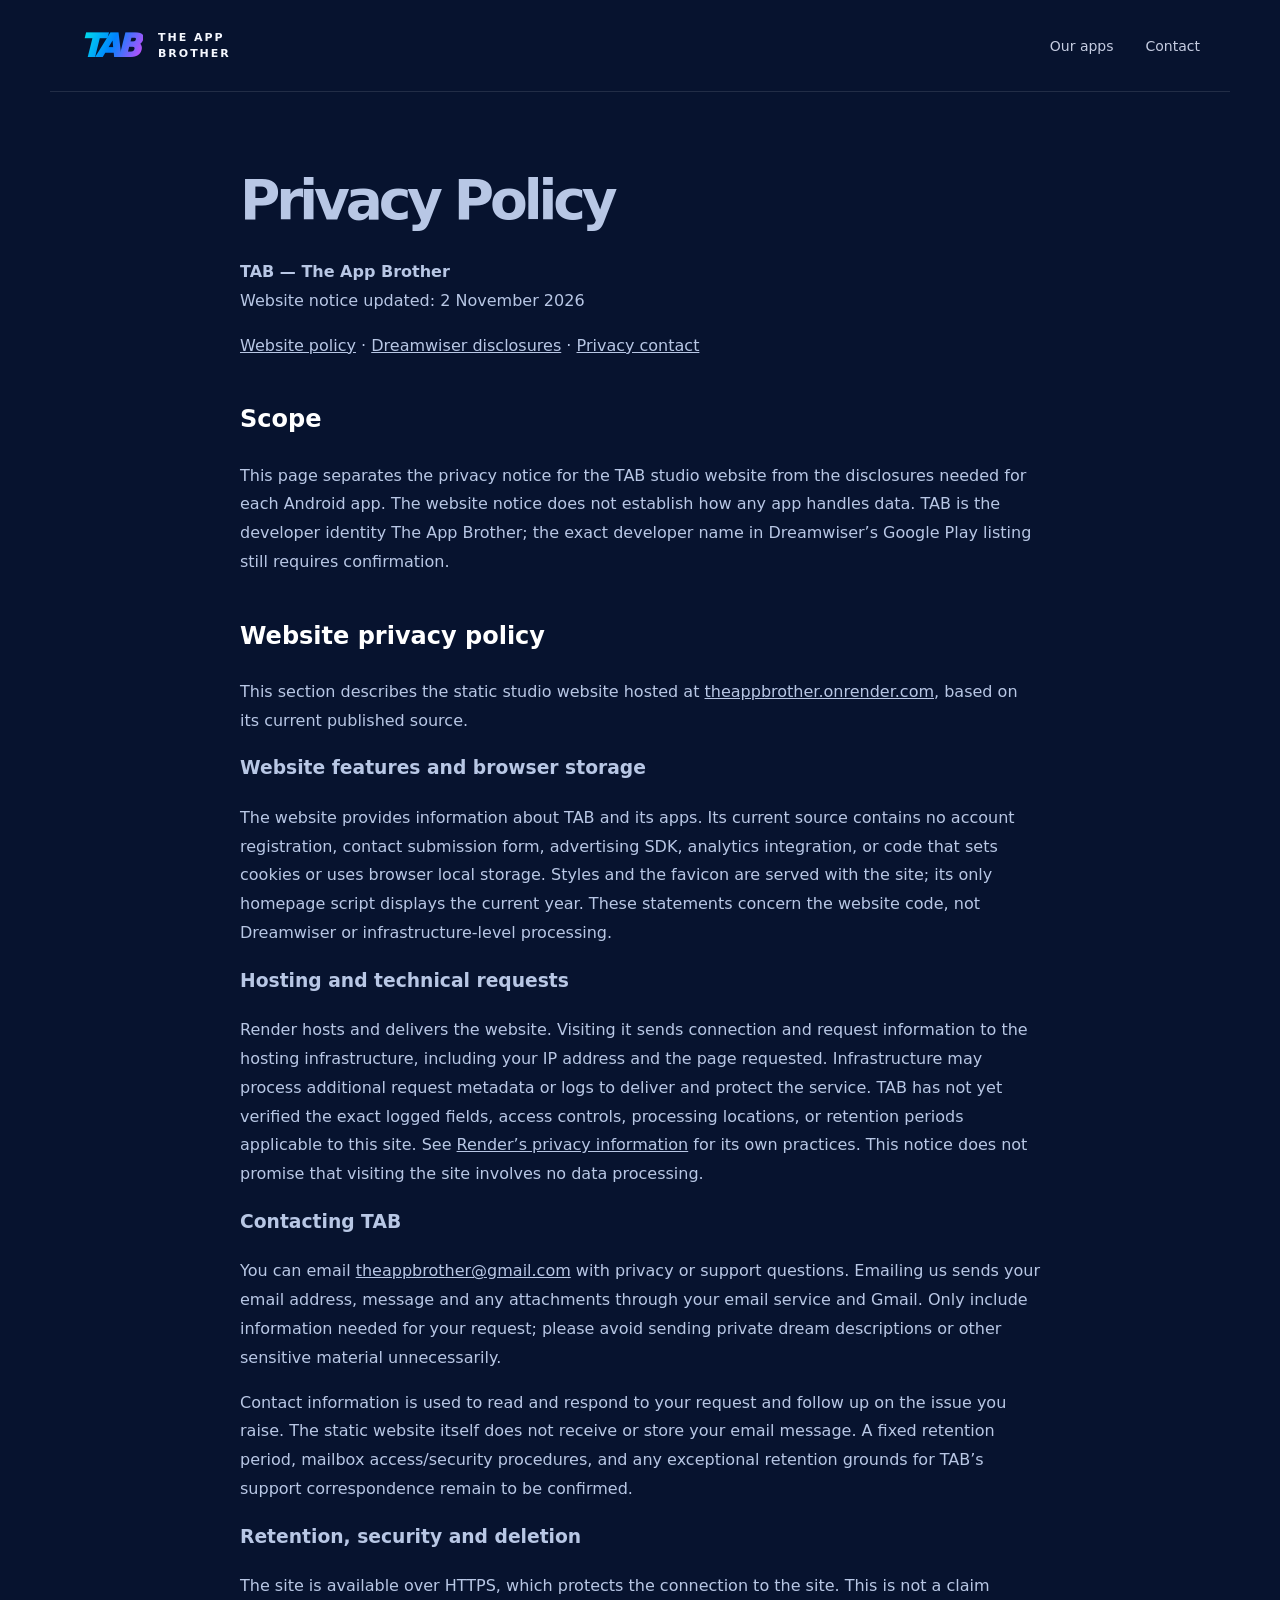
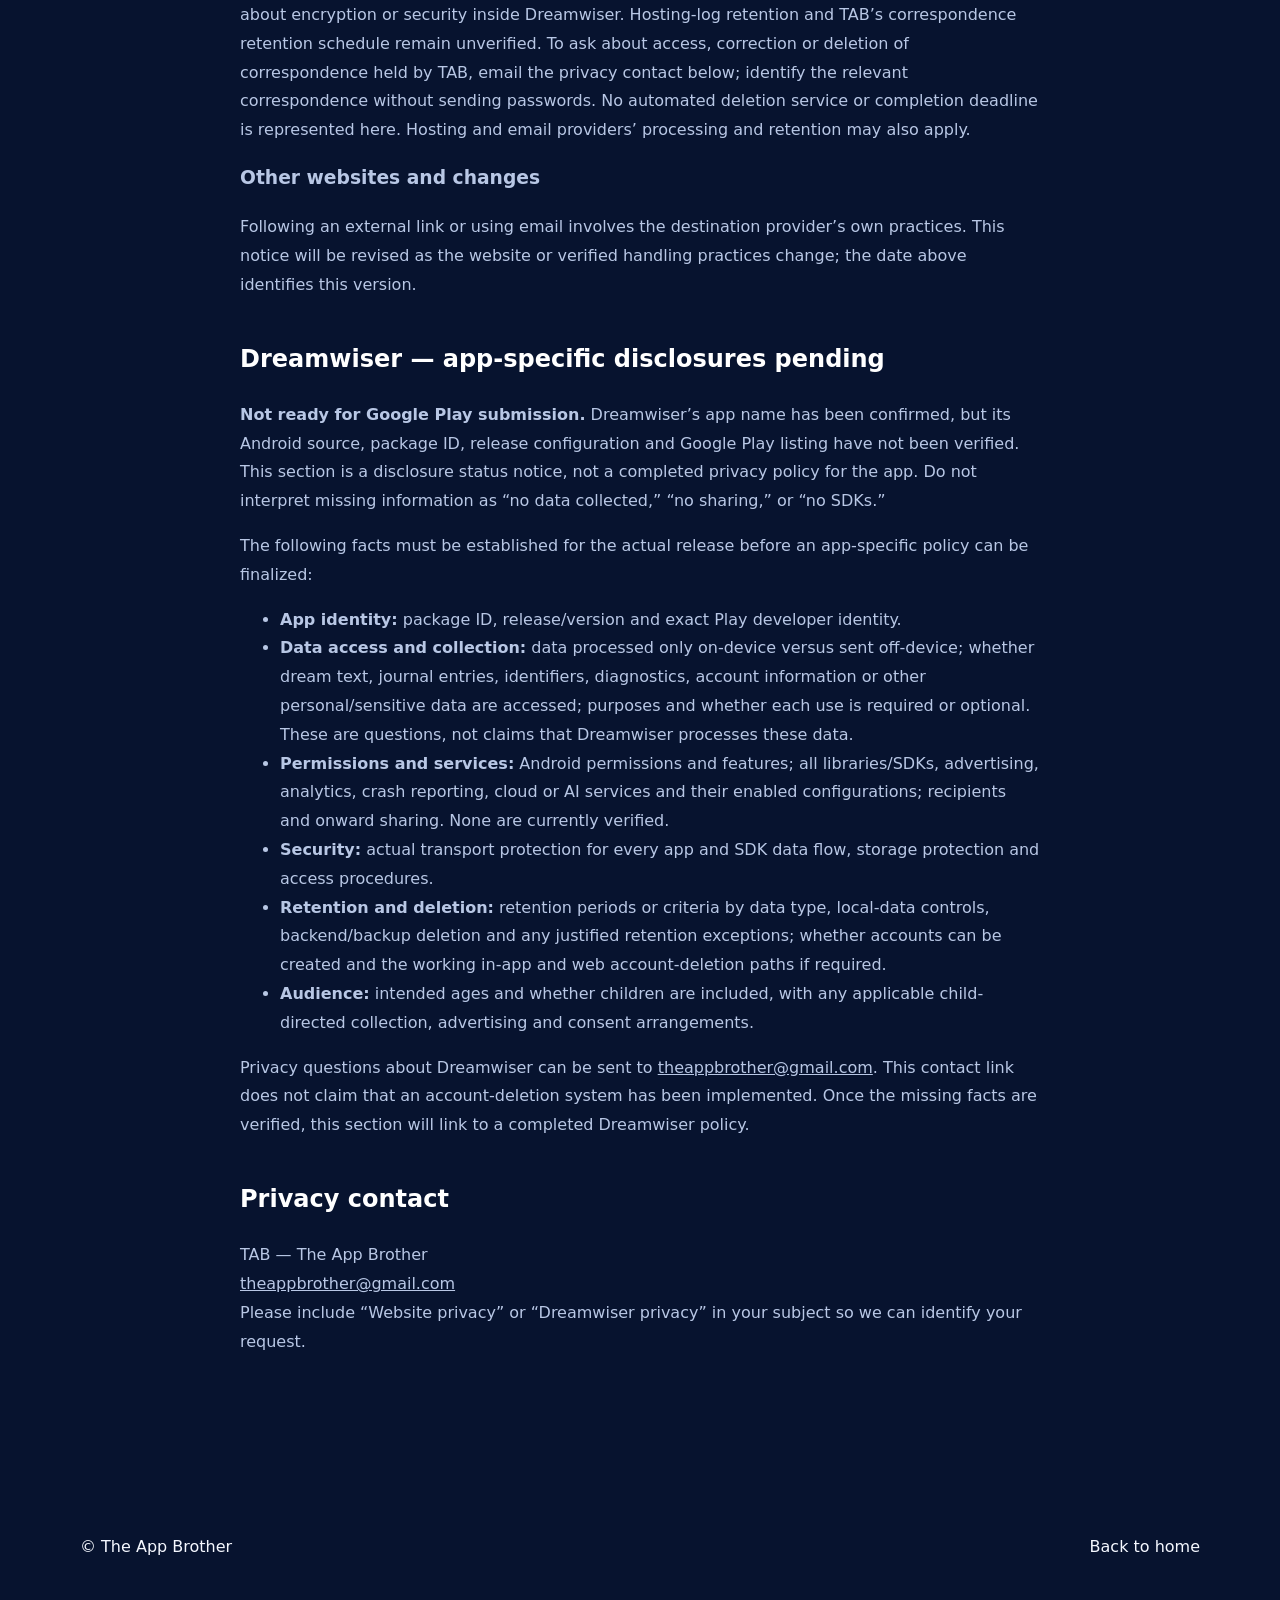
==== privacy.html @ f0f2d4cb "Separate website privacy notice from pending Dreamwiser disclosures; fix contact links" ====
<!doctype html>
<html lang="en">
<head><meta charset="utf-8"><meta name="viewport" content="width=device-width,initial-scale=1"><meta name="description" content="TAB website privacy policy and status of Dreamwiser app-specific privacy disclosures."><title>Privacy Policy — TAB / The App Brother</title><link rel="icon" href="favicon.svg" type="image/svg+xml"><link rel="stylesheet" href="styles.css"></head>
<body>
<header class="nav wrap"><a class="brand" href="index.html"><span class="symbol">TAB</span><span class="brandname">THE APP<br>BROTHER</span></a><nav aria-label="Main"><a href="index.html#apps">Our apps</a><a href="#contact">Contact</a></nav></header>
<main class="legal">
<h1>Privacy Policy</h1>
<p><strong>TAB — The App Brother</strong><br>Website notice updated: 2 November 2026</p>
<nav aria-label="Privacy sections"><a href="#website">Website policy</a> · <a href="#dreamwiser">Dreamwiser disclosures</a> · <a href="#contact">Privacy contact</a></nav>
<h2 id="scope">Scope</h2>
<p>This page separates the privacy notice for the TAB studio website from the disclosures needed for each Android app. The website notice does not establish how any app handles data. TAB is the developer identity The App Brother; the exact developer name in Dreamwiser’s Google Play listing still requires confirmation.</p>
<section id="website" aria-labelledby="website-heading">
<h2 id="website-heading">Website privacy policy</h2>
<p>This section describes the static studio website hosted at <a href="https://theappbrother.onrender.com">theappbrother.onrender.com</a>, based on its current published source.</p>
<h3>Website features and browser storage</h3>
<p>The website provides information about TAB and its apps. Its current source contains no account registration, contact submission form, advertising SDK, analytics integration, or code that sets cookies or uses browser local storage. Styles and the favicon are served with the site; its only homepage script displays the current year. These statements concern the website code, not Dreamwiser or infrastructure-level processing.</p>
<h3>Hosting and technical requests</h3>
<p>Render hosts and delivers the website. Visiting it sends connection and request information to the hosting infrastructure, including your IP address and the page requested. Infrastructure may process additional request metadata or logs to deliver and protect the service. TAB has not yet verified the exact logged fields, access controls, processing locations, or retention periods applicable to this site. See <a href="https://render.com/privacy">Render’s privacy information</a> for its own practices. This notice does not promise that visiting the site involves no data processing.</p>
<h3>Contacting TAB</h3>
<p>You can email <a href="mailto:theappbrother@gmail.com">theappbrother@gmail.com</a> with privacy or support questions. Emailing us sends your email address, message and any attachments through your email service and Gmail. Only include information needed for your request; please avoid sending private dream descriptions or other sensitive material unnecessarily.</p>
<p>Contact information is used to read and respond to your request and follow up on the issue you raise. The static website itself does not receive or store your email message. A fixed retention period, mailbox access/security procedures, and any exceptional retention grounds for TAB’s support correspondence remain to be confirmed.</p>
<h3>Retention, security and deletion</h3>
<p>The site is available over HTTPS, which protects the connection to the site. This is not a claim about encryption or security inside Dreamwiser. Hosting-log retention and TAB’s correspondence retention schedule remain unverified. To ask about access, correction or deletion of correspondence held by TAB, email the privacy contact below; identify the relevant correspondence without sending passwords. No automated deletion service or completion deadline is represented here. Hosting and email providers’ processing and retention may also apply.</p>
<h3>Other websites and changes</h3>
<p>Following an external link or using email involves the destination provider’s own practices. This notice will be revised as the website or verified handling practices change; the date above identifies this version.</p>
</section>
<section id="dreamwiser" aria-labelledby="dreamwiser-heading">
<h2 id="dreamwiser-heading">Dreamwiser — app-specific disclosures pending</h2>
<p><strong>Not ready for Google Play submission.</strong> Dreamwiser’s app name has been confirmed, but its Android source, package ID, release configuration and Google Play listing have not been verified. This section is a disclosure status notice, not a completed privacy policy for the app. Do not interpret missing information as “no data collected,” “no sharing,” or “no SDKs.”</p>
<p>The following facts must be established for the actual release before an app-specific policy can be finalized:</p>
<ul>
<li><strong>App identity:</strong> package ID, release/version and exact Play developer identity.</li>
<li><strong>Data access and collection:</strong> data processed only on-device versus sent off-device; whether dream text, journal entries, identifiers, diagnostics, account information or other personal/sensitive data are accessed; purposes and whether each use is required or optional. These are questions, not claims that Dreamwiser processes these data.</li>
<li><strong>Permissions and services:</strong> Android permissions and features; all libraries/SDKs, advertising, analytics, crash reporting, cloud or AI services and their enabled configurations; recipients and onward sharing. None are currently verified.</li>
<li><strong>Security:</strong> actual transport protection for every app and SDK data flow, storage protection and access procedures.</li>
<li><strong>Retention and deletion:</strong> retention periods or criteria by data type, local-data controls, backend/backup deletion and any justified retention exceptions; whether accounts can be created and the working in-app and web account-deletion paths if required.</li>
<li><strong>Audience:</strong> intended ages and whether children are included, with any applicable child-directed collection, advertising and consent arrangements.</li>
</ul>
<p>Privacy questions about Dreamwiser can be sent to <a href="mailto:theappbrother@gmail.com?subject=Dreamwiser%20privacy%20question">theappbrother@gmail.com</a>. This contact link does not claim that an account-deletion system has been implemented. Once the missing facts are verified, this section will link to a completed Dreamwiser policy.</p>
</section>
<section id="contact"><h2>Privacy contact</h2><p>TAB — The App Brother<br><a href="mailto:theappbrother@gmail.com">theappbrother@gmail.com</a><br>Please include “Website privacy” or “Dreamwiser privacy” in your subject so we can identify your request.</p></section>
</main>
<footer class="wrap"><span>© The App Brother</span><a href="index.html">Back to home</a></footer>
</body></html>
---- styles.css ----
:root{--bg:#07132f;--ink:#f5f8ff;--muted:#aebcdb;--cyan:#00d6ff;--violet:#a348ff;--blue:#0084ff}*{box-sizing:border-box}html{scroll-behavior:smooth}body{margin:0;background:var(--bg);color:var(--ink);font-family:Inter,ui-sans-serif,system-ui,-apple-system,BlinkMacSystemFont,'Segoe UI',sans-serif}a{color:inherit;text-decoration:none}.wrap{max-width:1180px;margin:auto;padding-left:30px;padding-right:30px}.nav{height:92px;display:flex;justify-content:space-between;align-items:center;border-bottom:1px solid #ffffff1c}.brand,.footerbrand{display:flex;align-items:center;gap:15px}.symbol{font-weight:1000;letter-spacing:-.12em;font-size:32px;padding-right:6px;background:linear-gradient(115deg,#00e4e9 5%,#0084ff 50%,#e044f9 100%);background-clip:text;color:transparent;font-style:italic}.brandname{font-size:11px;letter-spacing:.18em;font-weight:800;line-height:1.4}.nav nav{display:flex;gap:32px}.nav nav a{font-size:14px;color:#c5cce1}.nav nav a:hover,.footerlinks a:hover{color:var(--cyan)}.hero{min-height:740px;position:relative;overflow:hidden;padding-top:120px;padding-bottom:100px}.eyebrow,.kicker{font-size:12px;letter-spacing:.2em;font-weight:800;color:#76dfff}.eyebrow{display:flex;align-items:center;gap:12px}.dot{width:8px;height:8px;border-radius:50%;background:#00e9c6;box-shadow:0 0 16px #00e9c6}h1,h2,h3,p{margin-top:0}h1{font-size:clamp(55px,7.5vw,105px);line-height:1.02;letter-spacing:-.075em;margin:24px 0 30px;position:relative;z-index:2}h1 span{background:linear-gradient(100deg,#00d6ff,#558bff,#b45aff);background-clip:text;color:transparent}.hero>p{font-size:19px;line-height:1.8;color:var(--muted);max-width:540px;position:relative;z-index:2}.actions{display:flex;gap:13px;margin-top:32px;position:relative;z-index:2}.btn{display:inline-flex;gap:25px;align-items:center;justify-content:center;border-radius:12px;padding:17px 23px;font-weight:750;font-size:14px}.primary{background:linear-gradient(110deg,#00bfe8,#4078ff);color:#fff;box-shadow:0 12px 35px #0078ff40}.secondary{border:1px solid #ffffff45;color:#e9edff}.hero-art{position:absolute;right:-75px;top:140px;width:550px;height:480px;pointer-events:none}.orb{position:absolute;border-radius:50%;filter:blur(2px)}.orb1{width:370px;height:370px;background:radial-gradient(circle at 30% 25%,#1ac8ff,#2a2bba 52%,#6311a7 80%,transparent);right:40px;top:0;opacity:.7}.orb2{width:230px;height:230px;background:#b42df5;filter:blur(95px);bottom:10px;right:0;opacity:.6}.glass{position:absolute;top:90px;right:80px;width:345px;height:275px;border:1px solid #ffffff50;border-radius:35px;transform:rotate(-12deg);background:linear-gradient(145deg,#ffffff28,#ffffff05);backdrop-filter:blur(16px);box-shadow:0 40px 80px #0008;display:flex;flex-direction:column;align-items:center;justify-content:center}.glasslogo{font-size:108px;font-weight:1000;font-style:italic;letter-spacing:-.13em;padding-right:20px;background:linear-gradient(110deg,#00f5ec,#279bff,#f45bee);background-clip:text;color:transparent}.glasscaption{font-size:10px;letter-spacing:.2em;color:#f7edff}.glasscaption i{color:var(--cyan)}.apps-section{background:#f6f8ff;color:#0b1834;padding:110px 0}.sectiontop{display:flex;justify-content:space-between;align-items:end;gap:40px;margin-bottom:44px}.sectiontop h2,.about h2,.contact h2{font-size:clamp(38px,4.7vw,60px);letter-spacing:-.06em;line-height:1.1;margin:14px 0}.sectiontop p{max-width:320px;line-height:1.7;color:#60708c}.apps-section .kicker{color:#007ac8}.cards{display:grid;grid-template-columns:repeat(3,1fr);gap:22px}.appcard{background:#fff;border:1px solid #e4e9f5;border-radius:22px;overflow:hidden;box-shadow:0 12px 36px #10204c0a}.art{height:210px;display:grid;place-items:center;font-size:105px;color:white}.art1{background:radial-gradient(circle at 30% 20%,#ffb778,#ff6194 55%,#7743d9)}.art2{background:radial-gradient(circle at 40% 20%,#385eb7,#161c5d 65%,#5a268d)}.art3{background:radial-gradient(circle at 30% 20%,#44dcd8,#1387d1 60%,#343cb7)}.cardbody{padding:25px}.type{color:#6175a5;font-size:10px;letter-spacing:.2em;font-weight:850}.cardbody h3{font-size:23px;letter-spacing:-.035em;margin:10px 0}.cardbody p{color:#64728d;line-height:1.65;min-height:76px}.status{display:inline-block;border-radius:100px;background:#eaf1ff;color:#3158a6;padding:8px 13px;font-size:12px;font-weight:750}.note{margin:25px 0 0;color:#75829b;font-size:13px}.about{padding-top:125px;padding-bottom:125px;display:grid;grid-template-columns:1fr 1fr;gap:80px}.about em{font-style:normal;color:#77cfff}.about p{font-size:18px;color:var(--muted);line-height:1.8}.about strong{color:white}.values{display:flex;gap:12px;flex-wrap:wrap;margin-top:30px}.values span{border:1px solid #ffffff36;border-radius:100px;padding:10px 17px;font-size:13px}.contact-section{background:radial-gradient(ellipse at 90% 90%,#3b207c,#0d2453 48%,#07132f);border-top:1px solid #ffffff22}.contact{text-align:center;padding-top:110px;padding-bottom:110px}.contact p{color:var(--muted);font-size:18px}.contact .btn{margin:20px 0}.contact small{display:block;color:#9cafd5;font-size:12px}footer{min-height:120px;display:flex;align-items:center;justify-content:space-between;gap:20px}footer .footerbrand span:last-child{font-size:13px;font-weight:700}.footerlinks{display:flex;gap:22px;font-size:13px;color:#c6d1e8}.copyright{font-size:12px;color:#8394b9}.legal{max-width:850px;margin:80px auto 130px;padding:0 25px;line-height:1.8;color:#b8c7e5}.legal h1{font-size:55px}.legal h2{font-size:24px;margin-top:38px;color:white}.legal a{text-decoration:underline}@media(max-width:900px){.hero-art{opacity:.3;right:-230px}.cards{grid-template-columns:1fr 1fr}.about{gap:30px}}@media(max-width:650px){.nav{height:78px}.nav nav{gap:14px}.nav nav a{font-size:12px}.nav nav a:nth-child(2){display:none}.hero{padding-top:105px;min-height:650px}.hero-art{top:210px;right:-320px;opacity:.23}.hero>p{font-size:16px}.sectiontop{display:block}.cards,.about{grid-template-columns:1fr}.apps-section,.about{padding-top:80px;padding-bottom:80px}.about{gap:20px}footer{padding-top:30px;padding-bottom:30px;flex-wrap:wrap}.copyright{width:100%}.actions{flex-wrap:wrap}}
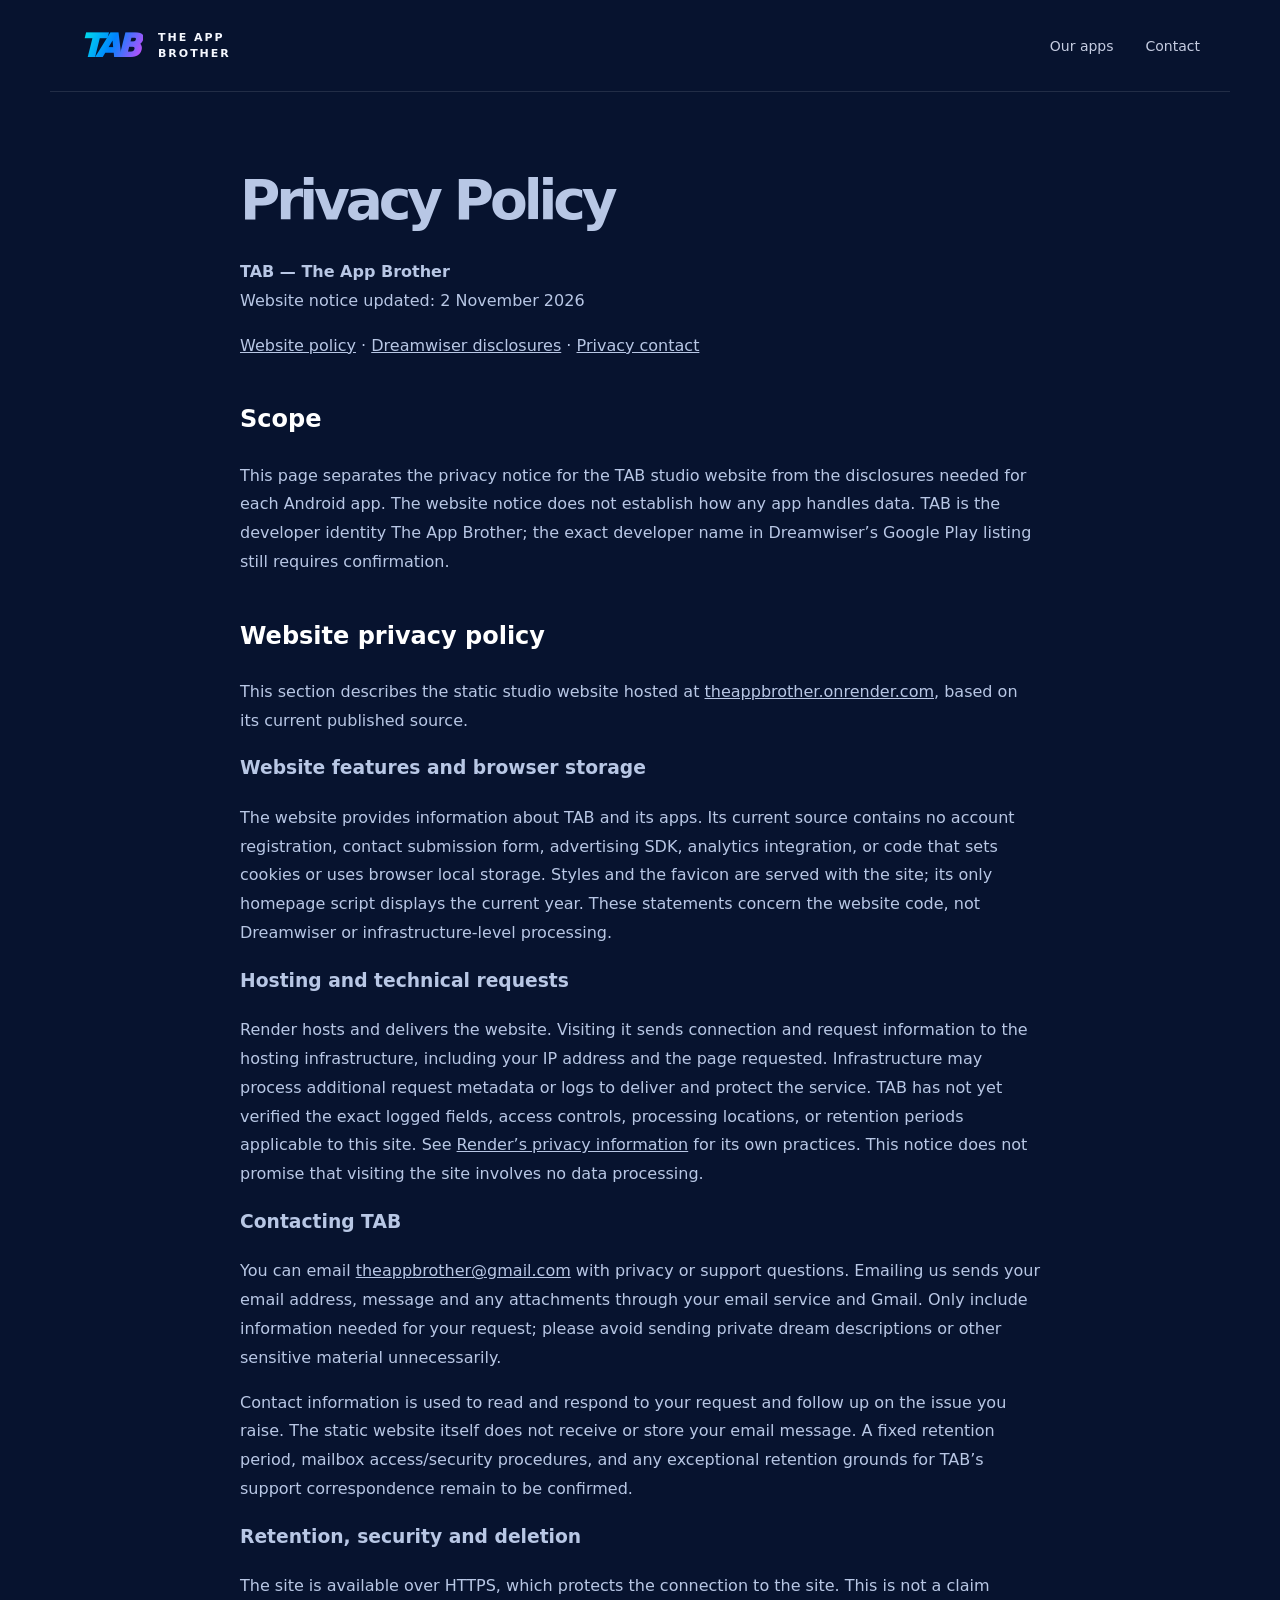
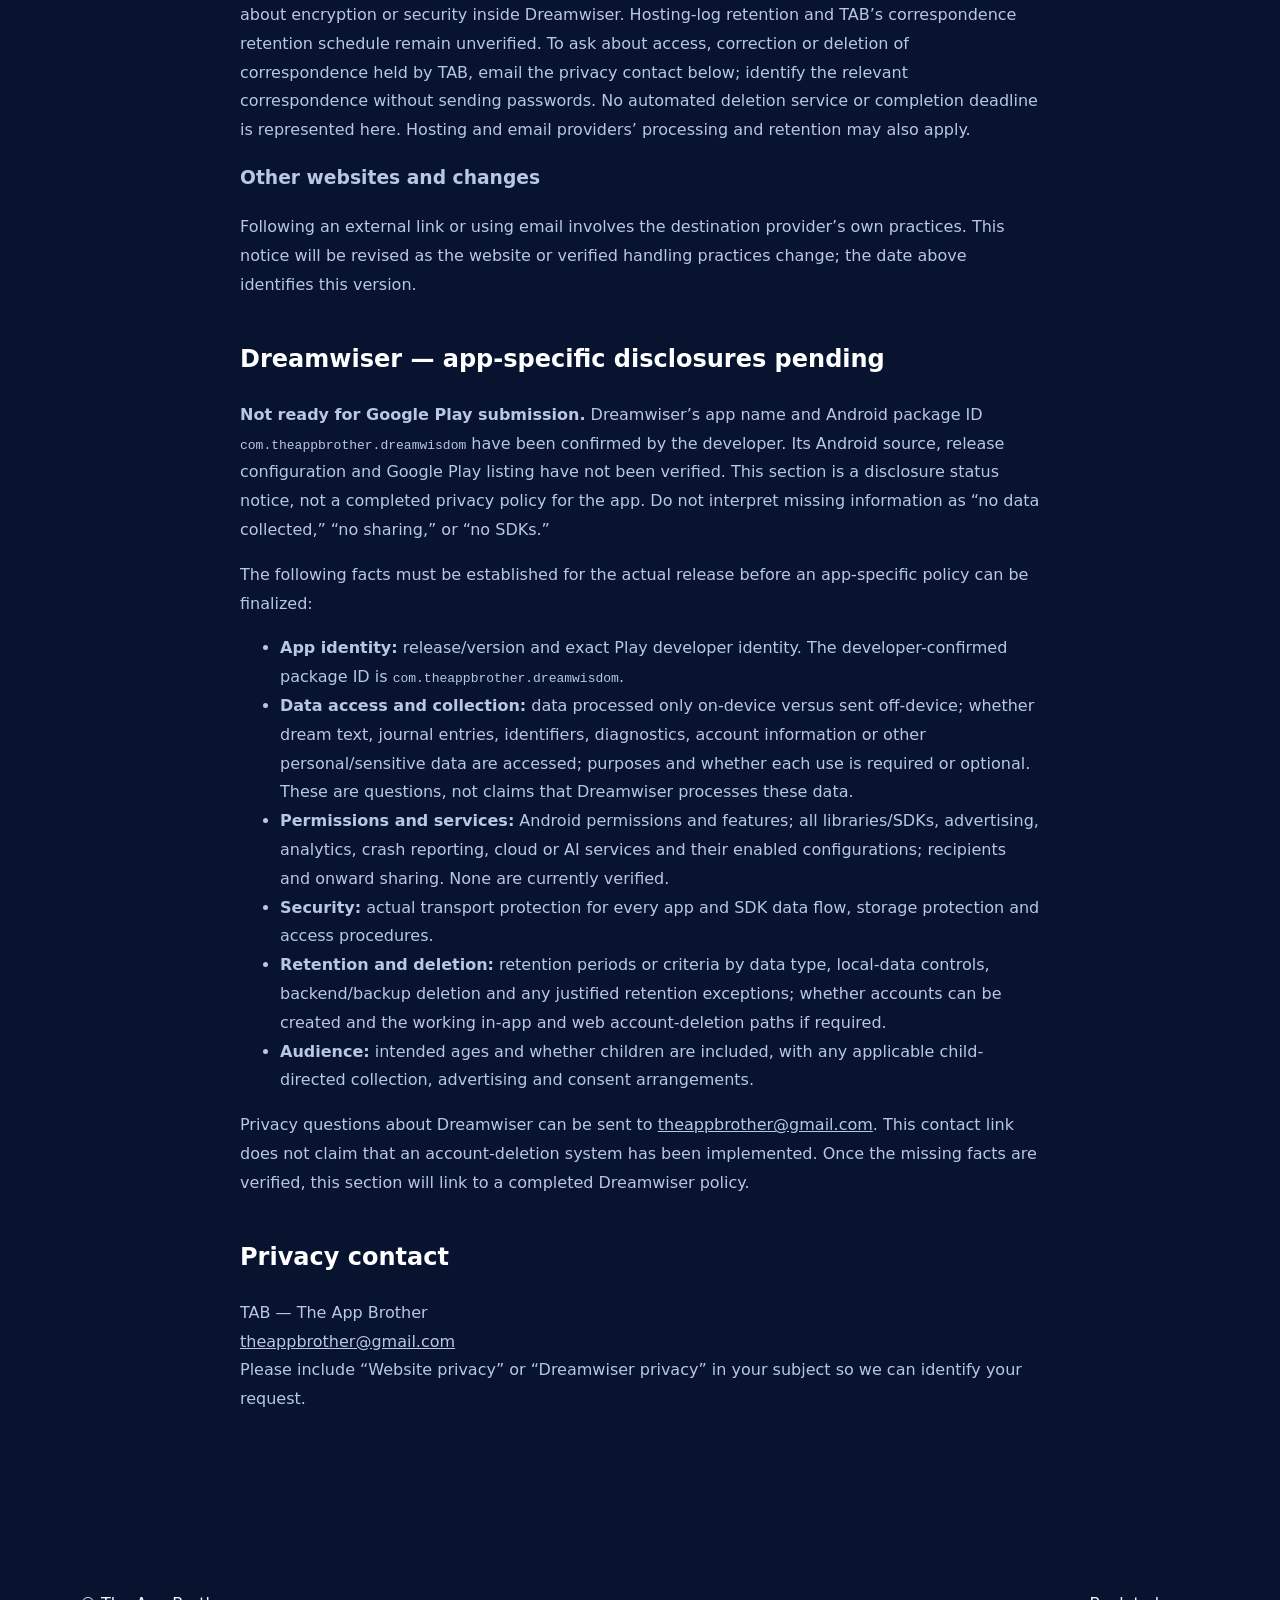
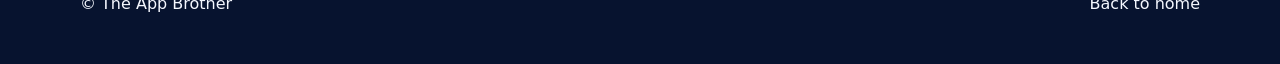
==== commit 3f2b2e14: "Record developer-confirmed Dreamwiser Android package ID" ====
--- a/privacy.html
+++ b/privacy.html
@@ -26,10 +26,10 @@
 </section>
 <section id="dreamwiser" aria-labelledby="dreamwiser-heading">
 <h2 id="dreamwiser-heading">Dreamwiser — app-specific disclosures pending</h2>
-<p><strong>Not ready for Google Play submission.</strong> Dreamwiser’s app name has been confirmed, but its Android source, package ID, release configuration and Google Play listing have not been verified. This section is a disclosure status notice, not a completed privacy policy for the app. Do not interpret missing information as “no data collected,” “no sharing,” or “no SDKs.”</p>
+<p><strong>Not ready for Google Play submission.</strong> Dreamwiser’s app name and Android package ID <code>com.theappbrother.dreamwisdom</code> have been confirmed by the developer. Its Android source, release configuration and Google Play listing have not been verified. This section is a disclosure status notice, not a completed privacy policy for the app. Do not interpret missing information as “no data collected,” “no sharing,” or “no SDKs.”</p>
 <p>The following facts must be established for the actual release before an app-specific policy can be finalized:</p>
 <ul>
-<li><strong>App identity:</strong> package ID, release/version and exact Play developer identity.</li>
+<li><strong>App identity:</strong> release/version and exact Play developer identity. The developer-confirmed package ID is <code>com.theappbrother.dreamwisdom</code>.</li>
 <li><strong>Data access and collection:</strong> data processed only on-device versus sent off-device; whether dream text, journal entries, identifiers, diagnostics, account information or other personal/sensitive data are accessed; purposes and whether each use is required or optional. These are questions, not claims that Dreamwiser processes these data.</li>
 <li><strong>Permissions and services:</strong> Android permissions and features; all libraries/SDKs, advertising, analytics, crash reporting, cloud or AI services and their enabled configurations; recipients and onward sharing. None are currently verified.</li>
 <li><strong>Security:</strong> actual transport protection for every app and SDK data flow, storage protection and access procedures.</li>
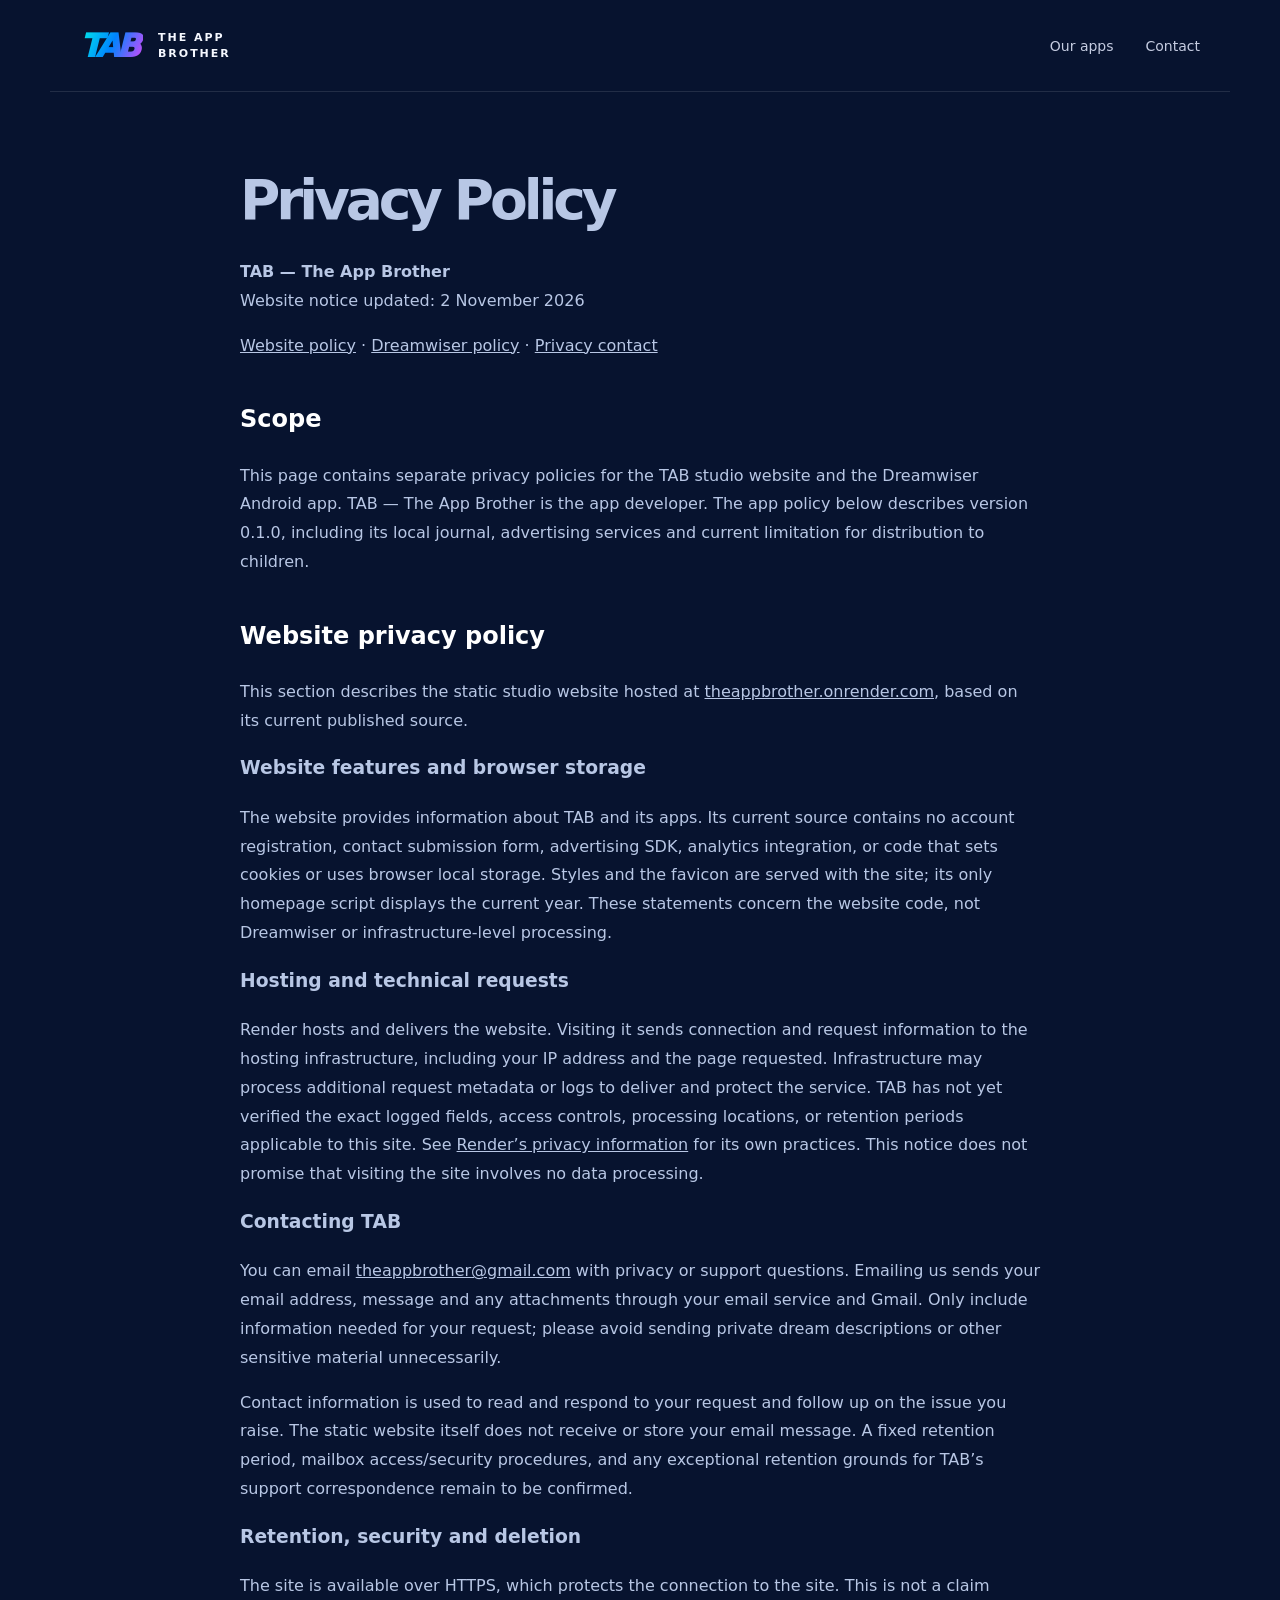
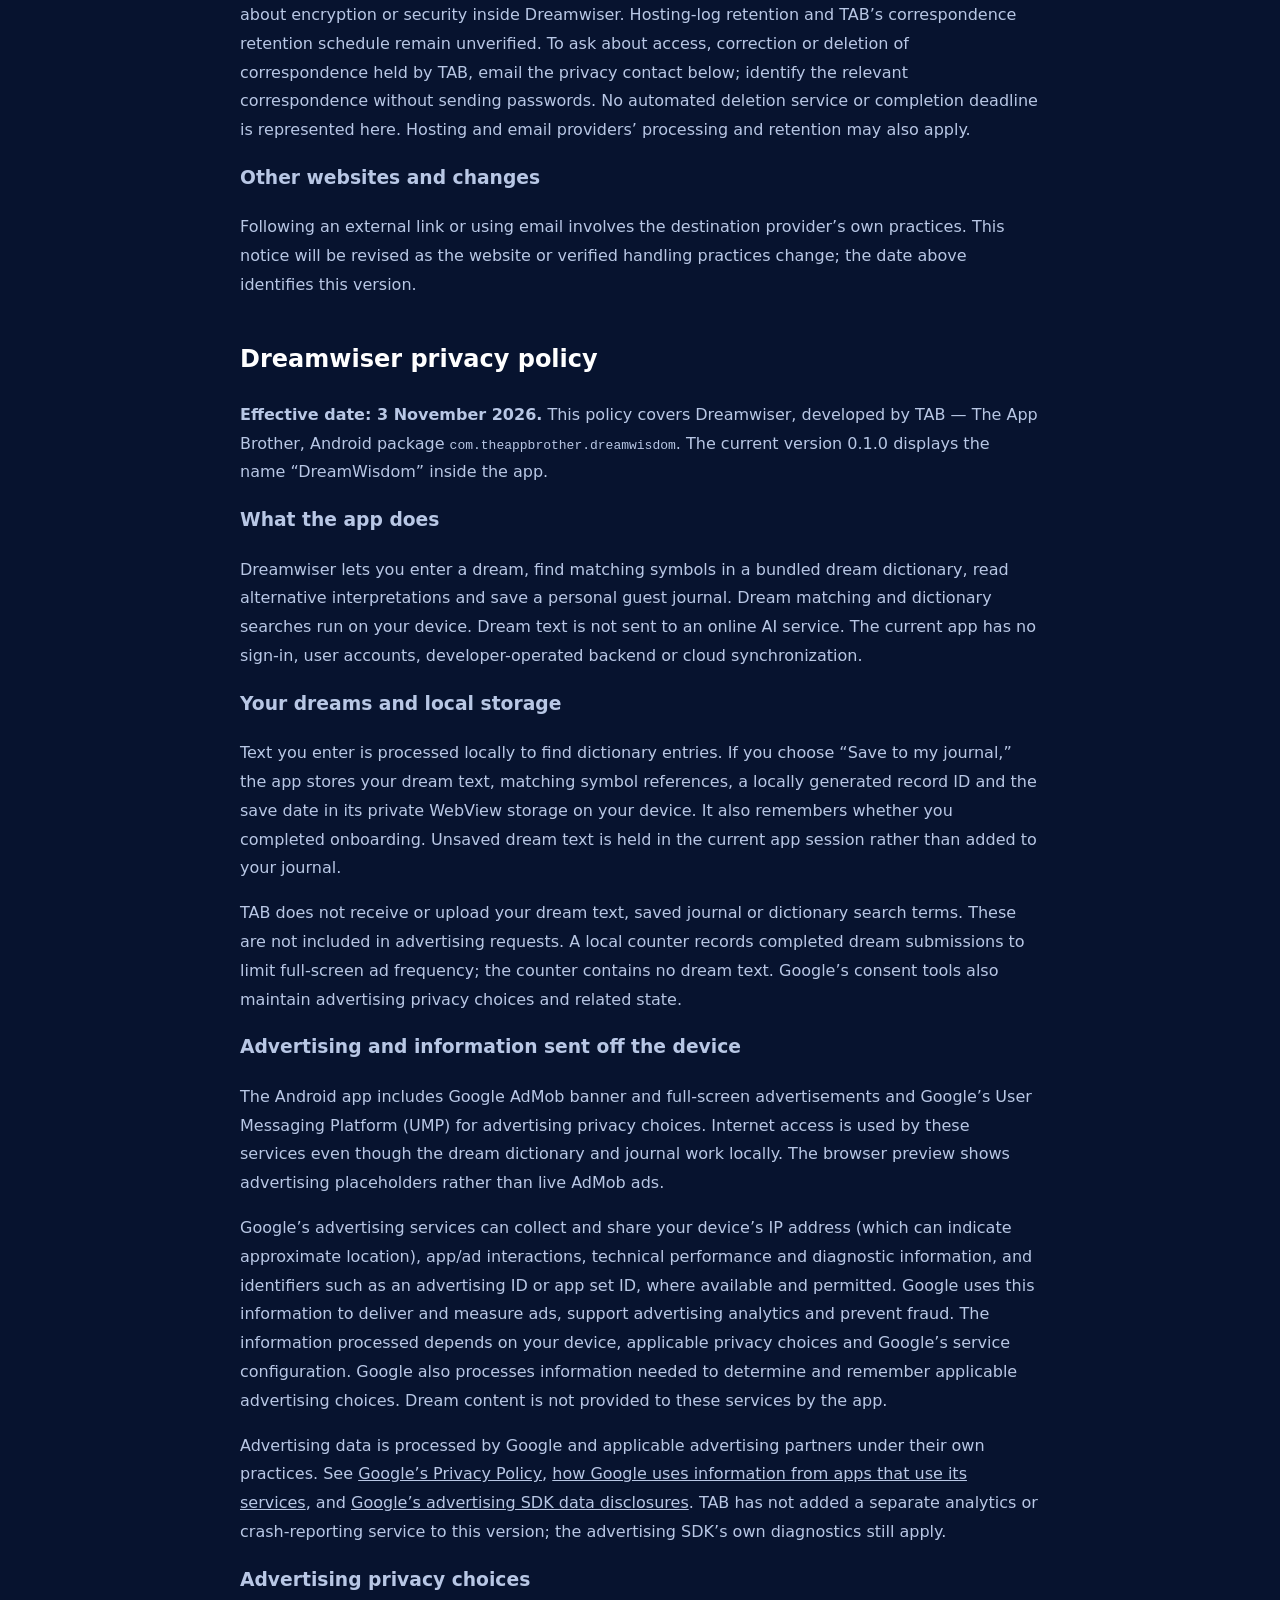
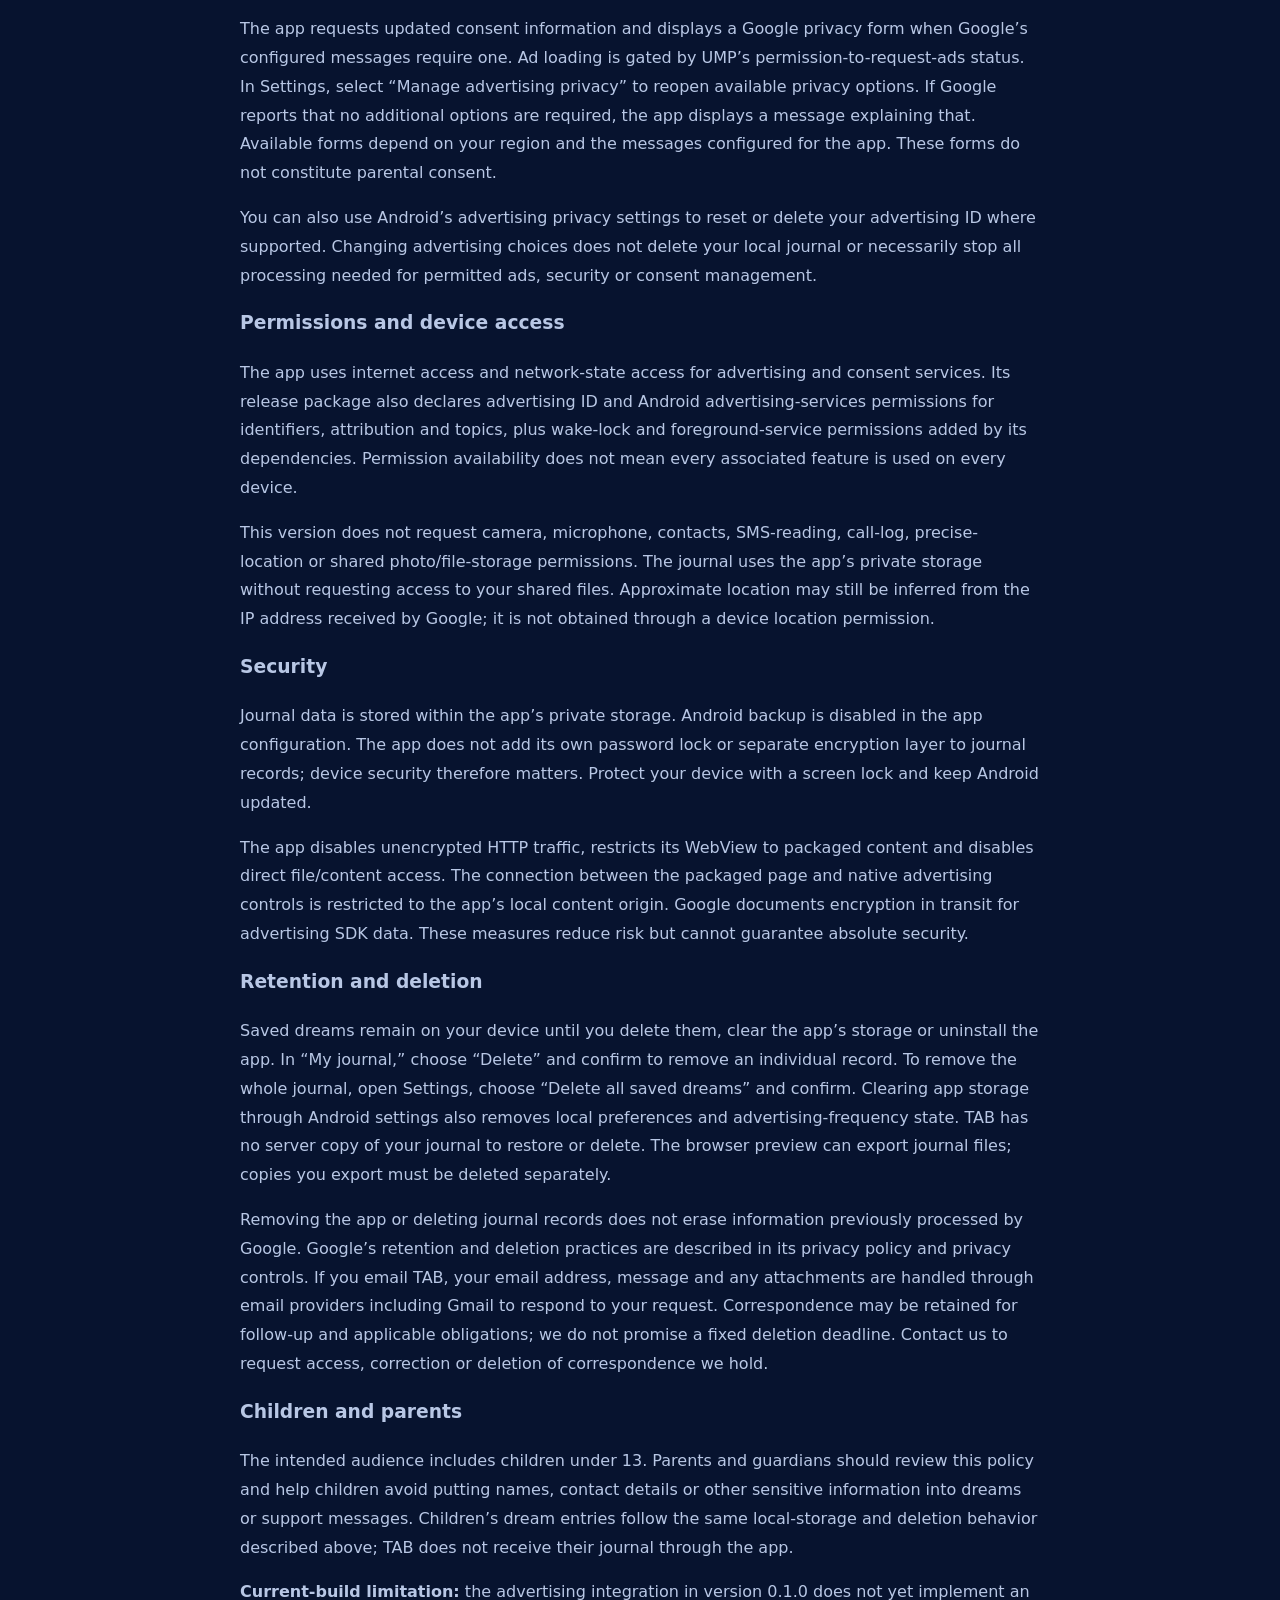
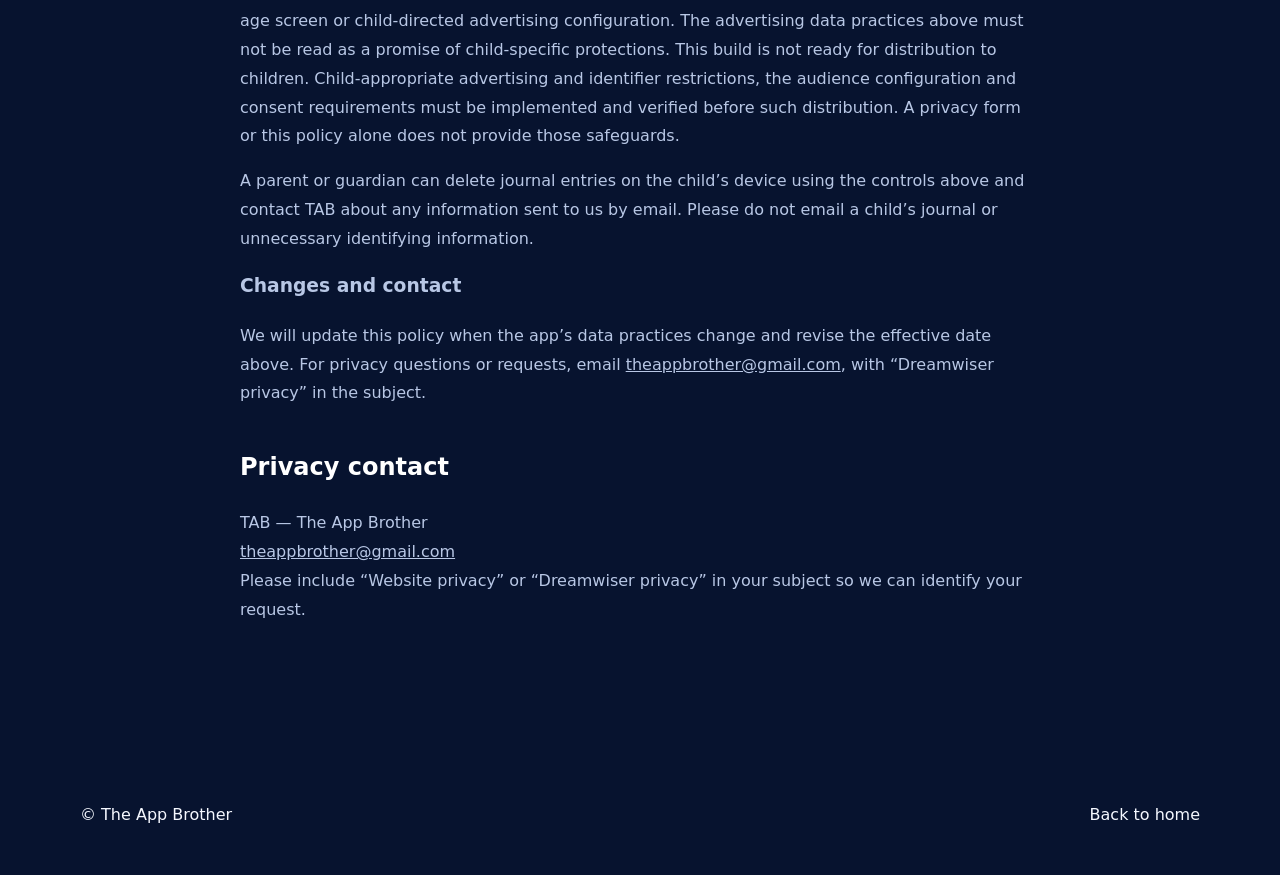
==== commit 03c62427: "Update Dreamwiser privacy policy from verified Android source and audience" ====
--- a/privacy.html
+++ b/privacy.html
@@ -1,14 +1,14 @@
 <!doctype html>
 <html lang="en">
-<head><meta charset="utf-8"><meta name="viewport" content="width=device-width,initial-scale=1"><meta name="description" content="TAB website privacy policy and status of Dreamwiser app-specific privacy disclosures."><title>Privacy Policy — TAB / The App Brother</title><link rel="icon" href="favicon.svg" type="image/svg+xml"><link rel="stylesheet" href="styles.css"></head>
+<head><meta charset="utf-8"><meta name="viewport" content="width=device-width,initial-scale=1"><meta name="description" content="Privacy policy for Dreamwiser and the TAB — The App Brother website."><title>Privacy Policy — TAB / The App Brother</title><link rel="icon" href="favicon.svg" type="image/svg+xml"><link rel="stylesheet" href="styles.css"></head>
 <body>
 <header class="nav wrap"><a class="brand" href="index.html"><span class="symbol">TAB</span><span class="brandname">THE APP<br>BROTHER</span></a><nav aria-label="Main"><a href="index.html#apps">Our apps</a><a href="#contact">Contact</a></nav></header>
 <main class="legal">
 <h1>Privacy Policy</h1>
 <p><strong>TAB — The App Brother</strong><br>Website notice updated: 2 November 2026</p>
-<nav aria-label="Privacy sections"><a href="#website">Website policy</a> · <a href="#dreamwiser">Dreamwiser disclosures</a> · <a href="#contact">Privacy contact</a></nav>
+<nav aria-label="Privacy sections"><a href="#website">Website policy</a> · <a href="#dreamwiser">Dreamwiser policy</a> · <a href="#contact">Privacy contact</a></nav>
 <h2 id="scope">Scope</h2>
-<p>This page separates the privacy notice for the TAB studio website from the disclosures needed for each Android app. The website notice does not establish how any app handles data. TAB is the developer identity The App Brother; the exact developer name in Dreamwiser’s Google Play listing still requires confirmation.</p>
+<p>This page contains separate privacy policies for the TAB studio website and the Dreamwiser Android app. TAB — The App Brother is the app developer. The app policy below describes version 0.1.0, including its local journal, advertising services and current limitation for distribution to children.</p>
 <section id="website" aria-labelledby="website-heading">
 <h2 id="website-heading">Website privacy policy</h2>
 <p>This section describes the static studio website hosted at <a href="https://theappbrother.onrender.com">theappbrother.onrender.com</a>, based on its current published source.</p>
@@ -25,18 +25,35 @@
 <p>Following an external link or using email involves the destination provider’s own practices. This notice will be revised as the website or verified handling practices change; the date above identifies this version.</p>
 </section>
 <section id="dreamwiser" aria-labelledby="dreamwiser-heading">
-<h2 id="dreamwiser-heading">Dreamwiser — app-specific disclosures pending</h2>
-<p><strong>Not ready for Google Play submission.</strong> Dreamwiser’s app name and Android package ID <code>com.theappbrother.dreamwisdom</code> have been confirmed by the developer. Its Android source, release configuration and Google Play listing have not been verified. This section is a disclosure status notice, not a completed privacy policy for the app. Do not interpret missing information as “no data collected,” “no sharing,” or “no SDKs.”</p>
-<p>The following facts must be established for the actual release before an app-specific policy can be finalized:</p>
-<ul>
-<li><strong>App identity:</strong> release/version and exact Play developer identity. The developer-confirmed package ID is <code>com.theappbrother.dreamwisdom</code>.</li>
-<li><strong>Data access and collection:</strong> data processed only on-device versus sent off-device; whether dream text, journal entries, identifiers, diagnostics, account information or other personal/sensitive data are accessed; purposes and whether each use is required or optional. These are questions, not claims that Dreamwiser processes these data.</li>
-<li><strong>Permissions and services:</strong> Android permissions and features; all libraries/SDKs, advertising, analytics, crash reporting, cloud or AI services and their enabled configurations; recipients and onward sharing. None are currently verified.</li>
-<li><strong>Security:</strong> actual transport protection for every app and SDK data flow, storage protection and access procedures.</li>
-<li><strong>Retention and deletion:</strong> retention periods or criteria by data type, local-data controls, backend/backup deletion and any justified retention exceptions; whether accounts can be created and the working in-app and web account-deletion paths if required.</li>
-<li><strong>Audience:</strong> intended ages and whether children are included, with any applicable child-directed collection, advertising and consent arrangements.</li>
-</ul>
-<p>Privacy questions about Dreamwiser can be sent to <a href="mailto:theappbrother@gmail.com?subject=Dreamwiser%20privacy%20question">theappbrother@gmail.com</a>. This contact link does not claim that an account-deletion system has been implemented. Once the missing facts are verified, this section will link to a completed Dreamwiser policy.</p>
+<h2 id="dreamwiser-heading">Dreamwiser privacy policy</h2>
+<p><strong>Effective date: 3 November 2026.</strong> This policy covers Dreamwiser, developed by TAB — The App Brother, Android package <code>com.theappbrother.dreamwisdom</code>. The current version 0.1.0 displays the name “DreamWisdom” inside the app.</p>
+<h3>What the app does</h3>
+<p>Dreamwiser lets you enter a dream, find matching symbols in a bundled dream dictionary, read alternative interpretations and save a personal guest journal. Dream matching and dictionary searches run on your device. Dream text is not sent to an online AI service. The current app has no sign-in, user accounts, developer-operated backend or cloud synchronization.</p>
+<h3>Your dreams and local storage</h3>
+<p>Text you enter is processed locally to find dictionary entries. If you choose “Save to my journal,” the app stores your dream text, matching symbol references, a locally generated record ID and the save date in its private WebView storage on your device. It also remembers whether you completed onboarding. Unsaved dream text is held in the current app session rather than added to your journal.</p>
+<p>TAB does not receive or upload your dream text, saved journal or dictionary search terms. These are not included in advertising requests. A local counter records completed dream submissions to limit full-screen ad frequency; the counter contains no dream text. Google’s consent tools also maintain advertising privacy choices and related state.</p>
+<h3>Advertising and information sent off the device</h3>
+<p>The Android app includes Google AdMob banner and full-screen advertisements and Google’s User Messaging Platform (UMP) for advertising privacy choices. Internet access is used by these services even though the dream dictionary and journal work locally. The browser preview shows advertising placeholders rather than live AdMob ads.</p>
+<p>Google’s advertising services can collect and share your device’s IP address (which can indicate approximate location), app/ad interactions, technical performance and diagnostic information, and identifiers such as an advertising ID or app set ID, where available and permitted. Google uses this information to deliver and measure ads, support advertising analytics and prevent fraud. The information processed depends on your device, applicable privacy choices and Google’s service configuration. Google also processes information needed to determine and remember applicable advertising choices. Dream content is not provided to these services by the app.</p>
+<p>Advertising data is processed by Google and applicable advertising partners under their own practices. See <a href="https://policies.google.com/privacy">Google’s Privacy Policy</a>, <a href="https://policies.google.com/technologies/partner-sites">how Google uses information from apps that use its services</a>, and <a href="https://developers.google.com/admob/android/privacy/play-data-disclosure">Google’s advertising SDK data disclosures</a>. TAB has not added a separate analytics or crash-reporting service to this version; the advertising SDK’s own diagnostics still apply.</p>
+<h3>Advertising privacy choices</h3>
+<p>The app requests updated consent information and displays a Google privacy form when Google’s configured messages require one. Ad loading is gated by UMP’s permission-to-request-ads status. In Settings, select “Manage advertising privacy” to reopen available privacy options. If Google reports that no additional options are required, the app displays a message explaining that. Available forms depend on your region and the messages configured for the app. These forms do not constitute parental consent.</p>
+<p>You can also use Android’s advertising privacy settings to reset or delete your advertising ID where supported. Changing advertising choices does not delete your local journal or necessarily stop all processing needed for permitted ads, security or consent management.</p>
+<h3>Permissions and device access</h3>
+<p>The app uses internet access and network-state access for advertising and consent services. Its release package also declares advertising ID and Android advertising-services permissions for identifiers, attribution and topics, plus wake-lock and foreground-service permissions added by its dependencies. Permission availability does not mean every associated feature is used on every device.</p>
+<p>This version does not request camera, microphone, contacts, SMS-reading, call-log, precise-location or shared photo/file-storage permissions. The journal uses the app’s private storage without requesting access to your shared files. Approximate location may still be inferred from the IP address received by Google; it is not obtained through a device location permission.</p>
+<h3>Security</h3>
+<p>Journal data is stored within the app’s private storage. Android backup is disabled in the app configuration. The app does not add its own password lock or separate encryption layer to journal records; device security therefore matters. Protect your device with a screen lock and keep Android updated.</p>
+<p>The app disables unencrypted HTTP traffic, restricts its WebView to packaged content and disables direct file/content access. The connection between the packaged page and native advertising controls is restricted to the app’s local content origin. Google documents encryption in transit for advertising SDK data. These measures reduce risk but cannot guarantee absolute security.</p>
+<h3>Retention and deletion</h3>
+<p>Saved dreams remain on your device until you delete them, clear the app’s storage or uninstall the app. In “My journal,” choose “Delete” and confirm to remove an individual record. To remove the whole journal, open Settings, choose “Delete all saved dreams” and confirm. Clearing app storage through Android settings also removes local preferences and advertising-frequency state. TAB has no server copy of your journal to restore or delete. The browser preview can export journal files; copies you export must be deleted separately.</p>
+<p>Removing the app or deleting journal records does not erase information previously processed by Google. Google’s retention and deletion practices are described in its privacy policy and privacy controls. If you email TAB, your email address, message and any attachments are handled through email providers including Gmail to respond to your request. Correspondence may be retained for follow-up and applicable obligations; we do not promise a fixed deletion deadline. Contact us to request access, correction or deletion of correspondence we hold.</p>
+<h3>Children and parents</h3>
+<p>The intended audience includes children under 13. Parents and guardians should review this policy and help children avoid putting names, contact details or other sensitive information into dreams or support messages. Children’s dream entries follow the same local-storage and deletion behavior described above; TAB does not receive their journal through the app.</p>
+<p><strong>Current-build limitation:</strong> the advertising integration in version 0.1.0 does not yet implement an age screen or child-directed advertising configuration. The advertising data practices above must not be read as a promise of child-specific protections. This build is not ready for distribution to children. Child-appropriate advertising and identifier restrictions, the audience configuration and consent requirements must be implemented and verified before such distribution. A privacy form or this policy alone does not provide those safeguards.</p>
+<p>A parent or guardian can delete journal entries on the child’s device using the controls above and contact TAB about any information sent to us by email. Please do not email a child’s journal or unnecessary identifying information.</p>
+<h3>Changes and contact</h3>
+<p>We will update this policy when the app’s data practices change and revise the effective date above. For privacy questions or requests, email <a href="mailto:theappbrother@gmail.com?subject=Dreamwiser%20privacy%20question">theappbrother@gmail.com</a>, with “Dreamwiser privacy” in the subject.</p>
 </section>
 <section id="contact"><h2>Privacy contact</h2><p>TAB — The App Brother<br><a href="mailto:theappbrother@gmail.com">theappbrother@gmail.com</a><br>Please include “Website privacy” or “Dreamwiser privacy” in your subject so we can identify your request.</p></section>
 </main>
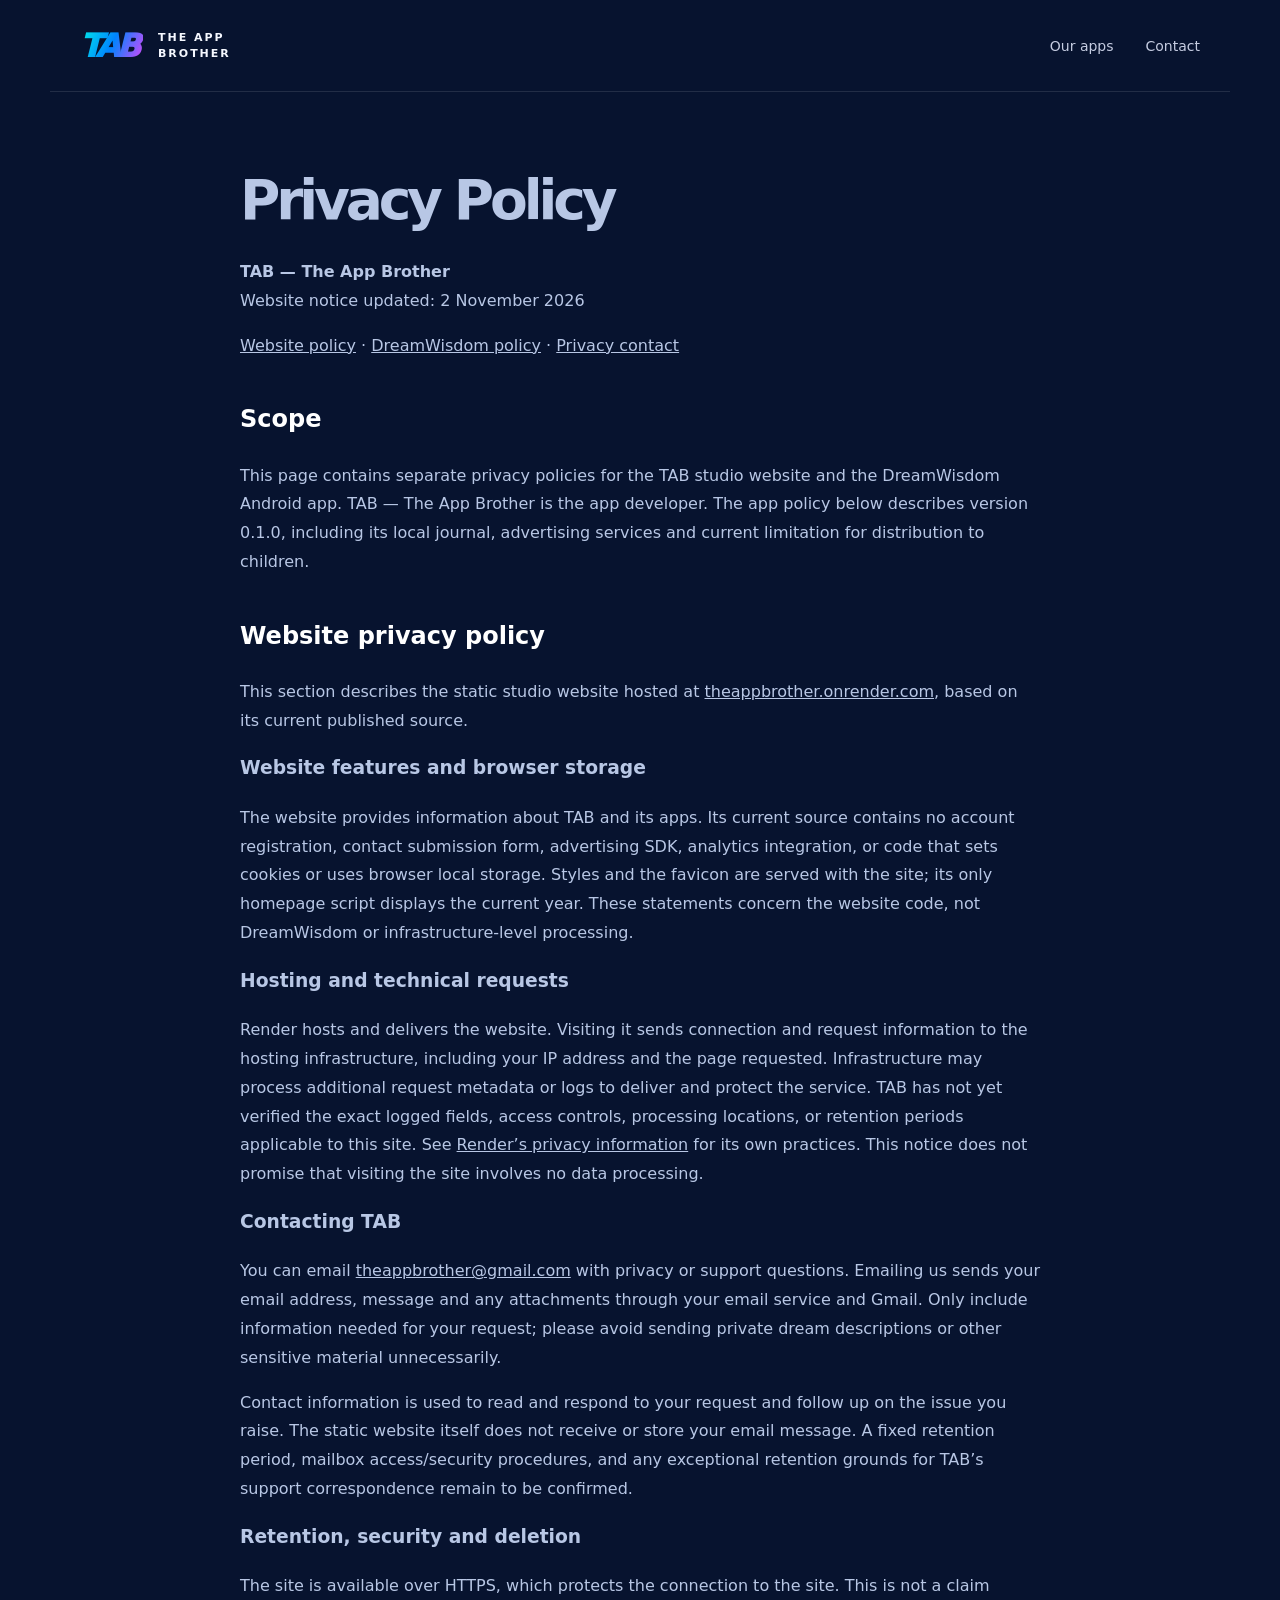
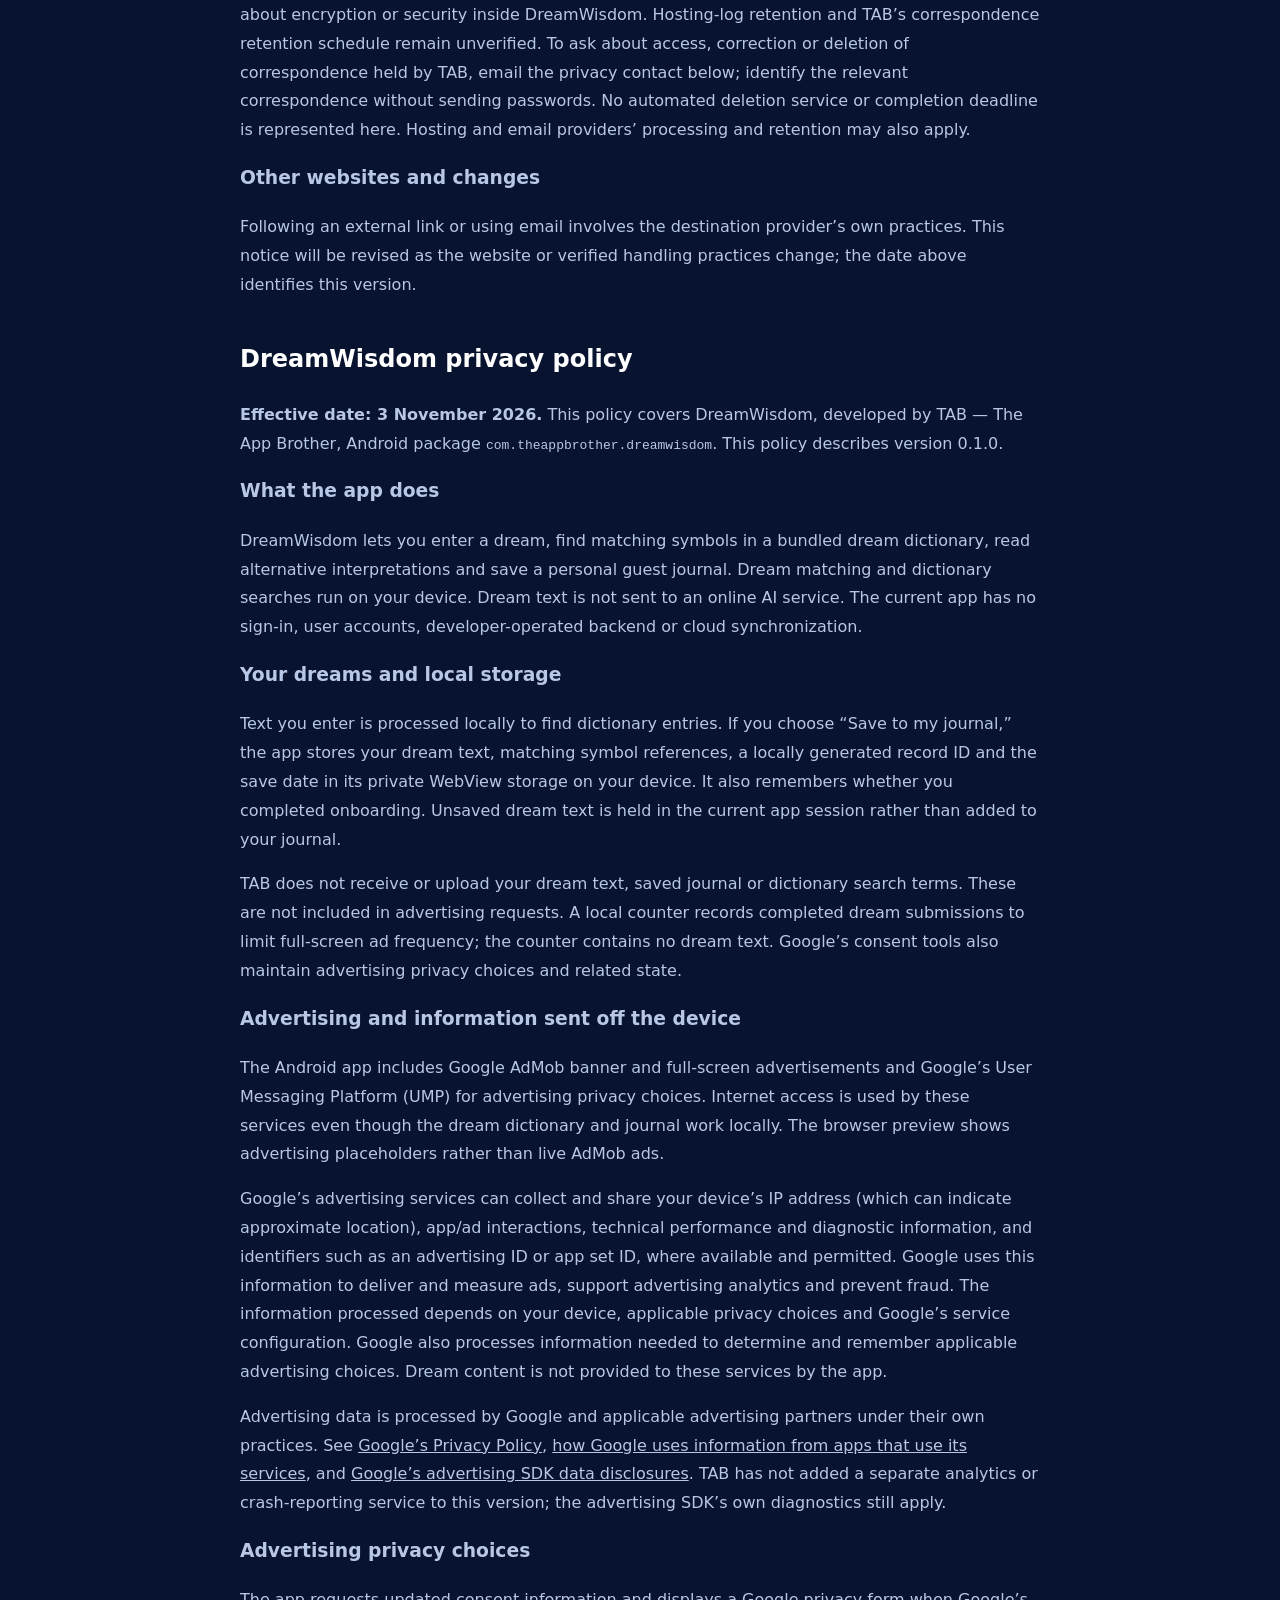
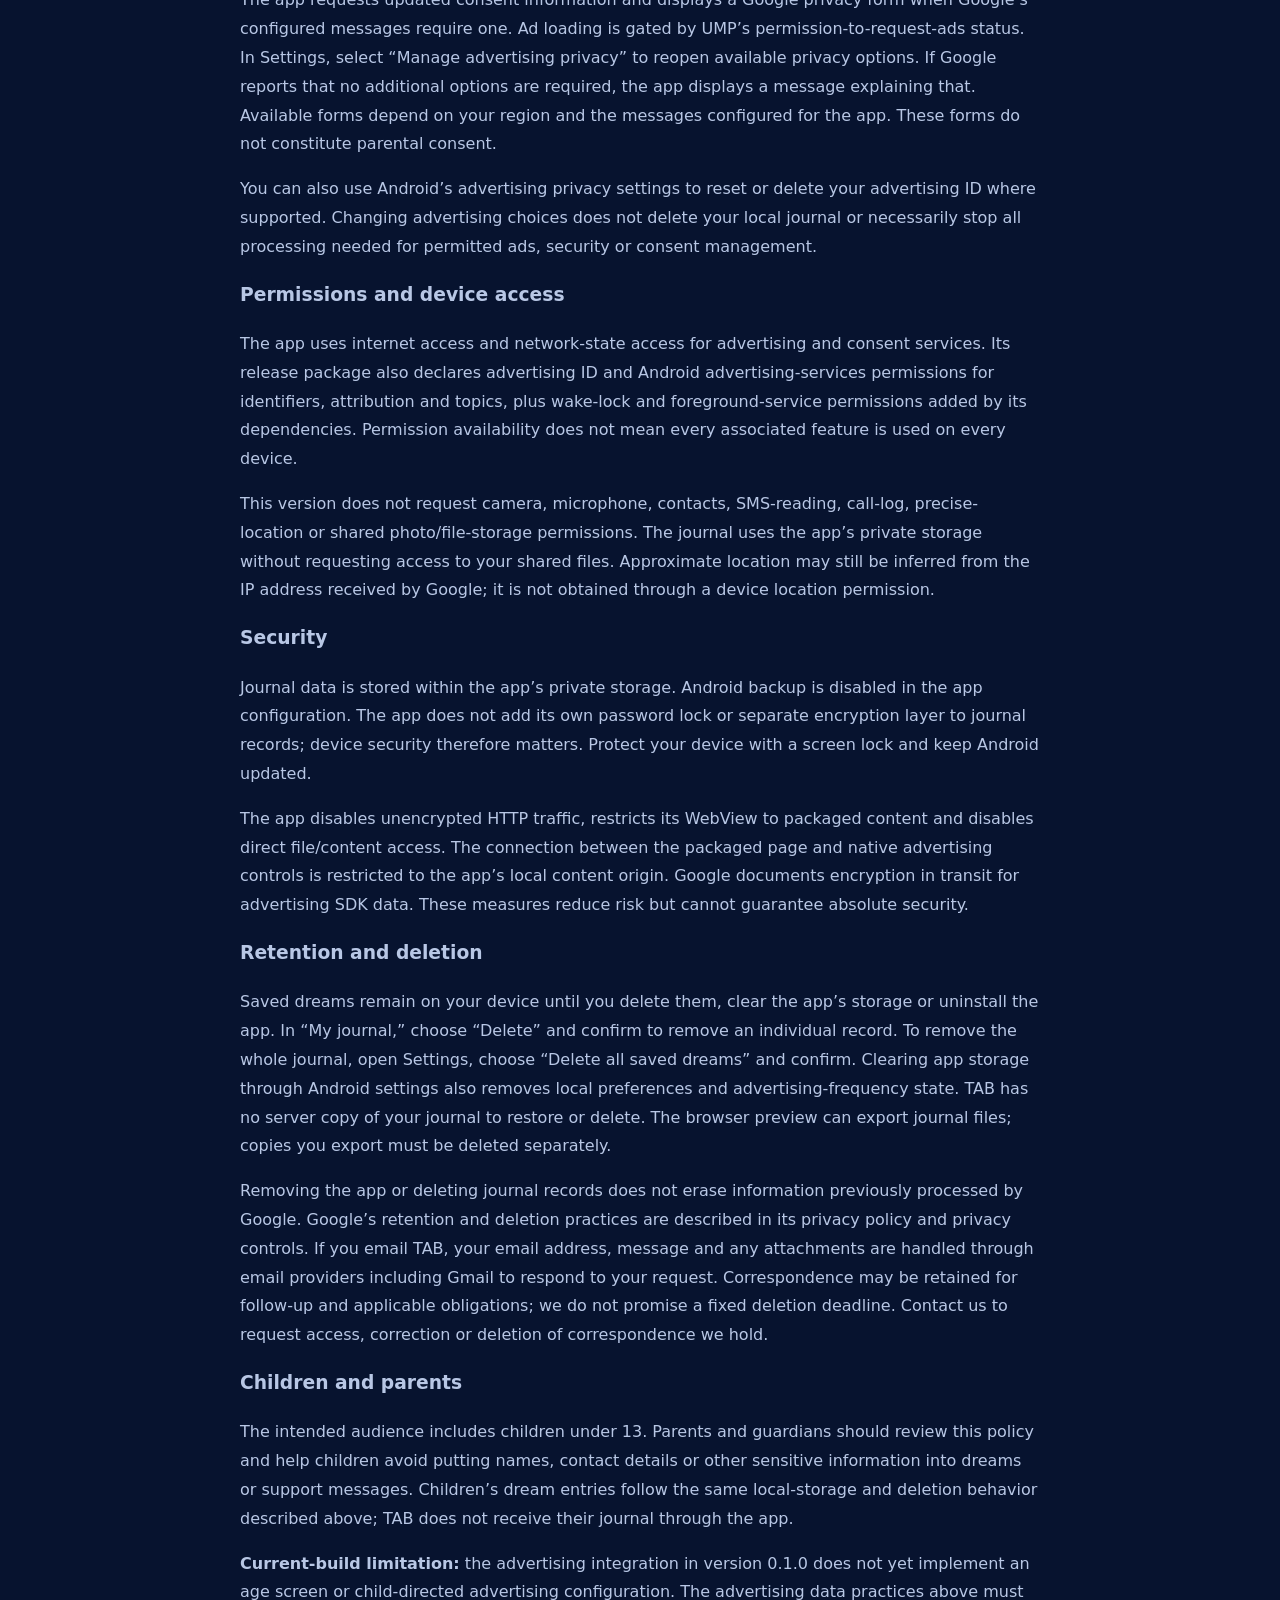
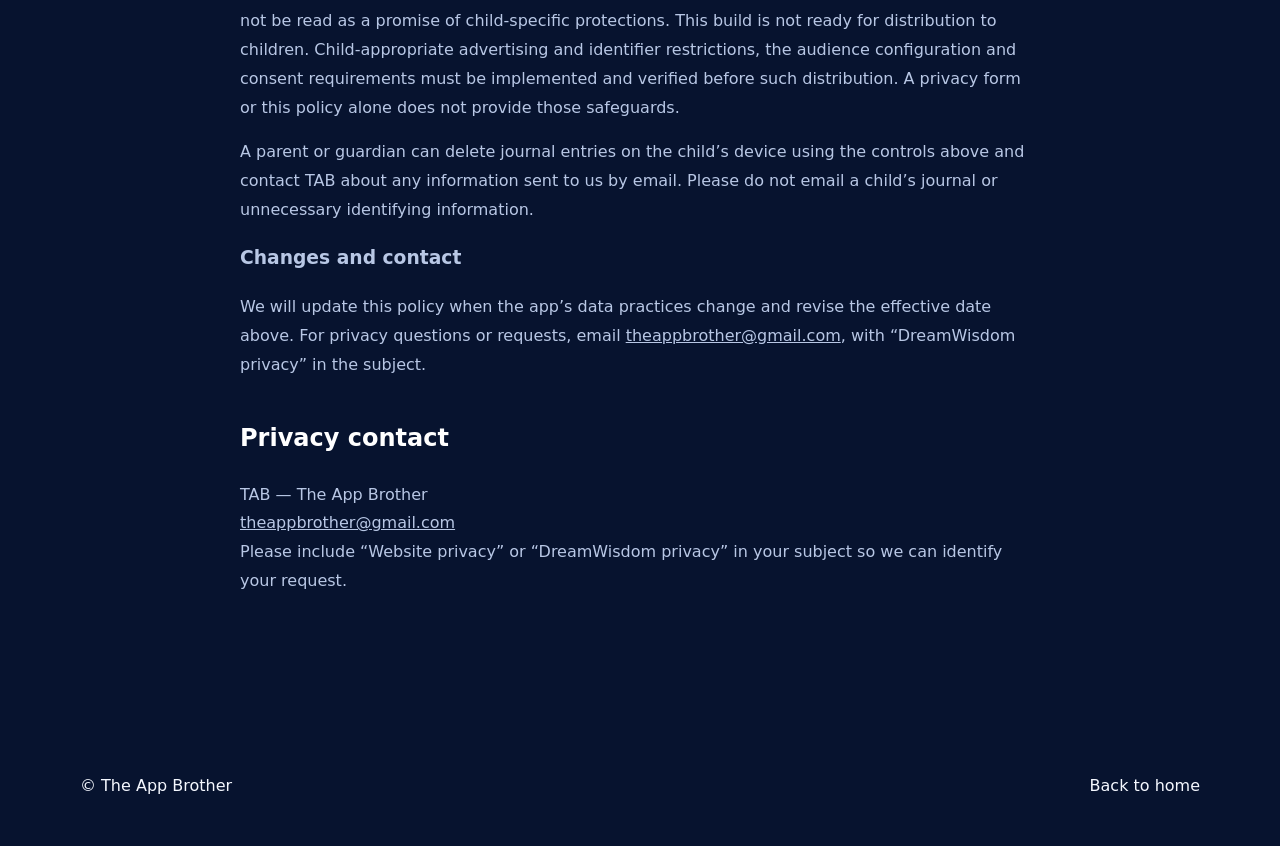
==== commit 102a0bfa: "Correct app name to DreamWisdom throughout privacy policy" ====
--- a/privacy.html
+++ b/privacy.html
@@ -1,34 +1,34 @@
 <!doctype html>
 <html lang="en">
-<head><meta charset="utf-8"><meta name="viewport" content="width=device-width,initial-scale=1"><meta name="description" content="Privacy policy for Dreamwiser and the TAB — The App Brother website."><title>Privacy Policy — TAB / The App Brother</title><link rel="icon" href="favicon.svg" type="image/svg+xml"><link rel="stylesheet" href="styles.css"></head>
+<head><meta charset="utf-8"><meta name="viewport" content="width=device-width,initial-scale=1"><meta name="description" content="Privacy policy for DreamWisdom and the TAB — The App Brother website."><title>Privacy Policy — TAB / The App Brother</title><link rel="icon" href="favicon.svg" type="image/svg+xml"><link rel="stylesheet" href="styles.css"></head>
 <body>
 <header class="nav wrap"><a class="brand" href="index.html"><span class="symbol">TAB</span><span class="brandname">THE APP<br>BROTHER</span></a><nav aria-label="Main"><a href="index.html#apps">Our apps</a><a href="#contact">Contact</a></nav></header>
 <main class="legal">
 <h1>Privacy Policy</h1>
 <p><strong>TAB — The App Brother</strong><br>Website notice updated: 2 November 2026</p>
-<nav aria-label="Privacy sections"><a href="#website">Website policy</a> · <a href="#dreamwiser">Dreamwiser policy</a> · <a href="#contact">Privacy contact</a></nav>
+<nav aria-label="Privacy sections"><a href="#website">Website policy</a> · <a href="#dreamwiser">DreamWisdom policy</a> · <a href="#contact">Privacy contact</a></nav>
 <h2 id="scope">Scope</h2>
-<p>This page contains separate privacy policies for the TAB studio website and the Dreamwiser Android app. TAB — The App Brother is the app developer. The app policy below describes version 0.1.0, including its local journal, advertising services and current limitation for distribution to children.</p>
+<p>This page contains separate privacy policies for the TAB studio website and the DreamWisdom Android app. TAB — The App Brother is the app developer. The app policy below describes version 0.1.0, including its local journal, advertising services and current limitation for distribution to children.</p>
 <section id="website" aria-labelledby="website-heading">
 <h2 id="website-heading">Website privacy policy</h2>
 <p>This section describes the static studio website hosted at <a href="https://theappbrother.onrender.com">theappbrother.onrender.com</a>, based on its current published source.</p>
 <h3>Website features and browser storage</h3>
-<p>The website provides information about TAB and its apps. Its current source contains no account registration, contact submission form, advertising SDK, analytics integration, or code that sets cookies or uses browser local storage. Styles and the favicon are served with the site; its only homepage script displays the current year. These statements concern the website code, not Dreamwiser or infrastructure-level processing.</p>
+<p>The website provides information about TAB and its apps. Its current source contains no account registration, contact submission form, advertising SDK, analytics integration, or code that sets cookies or uses browser local storage. Styles and the favicon are served with the site; its only homepage script displays the current year. These statements concern the website code, not DreamWisdom or infrastructure-level processing.</p>
 <h3>Hosting and technical requests</h3>
 <p>Render hosts and delivers the website. Visiting it sends connection and request information to the hosting infrastructure, including your IP address and the page requested. Infrastructure may process additional request metadata or logs to deliver and protect the service. TAB has not yet verified the exact logged fields, access controls, processing locations, or retention periods applicable to this site. See <a href="https://render.com/privacy">Render’s privacy information</a> for its own practices. This notice does not promise that visiting the site involves no data processing.</p>
 <h3>Contacting TAB</h3>
 <p>You can email <a href="mailto:theappbrother@gmail.com">theappbrother@gmail.com</a> with privacy or support questions. Emailing us sends your email address, message and any attachments through your email service and Gmail. Only include information needed for your request; please avoid sending private dream descriptions or other sensitive material unnecessarily.</p>
 <p>Contact information is used to read and respond to your request and follow up on the issue you raise. The static website itself does not receive or store your email message. A fixed retention period, mailbox access/security procedures, and any exceptional retention grounds for TAB’s support correspondence remain to be confirmed.</p>
 <h3>Retention, security and deletion</h3>
-<p>The site is available over HTTPS, which protects the connection to the site. This is not a claim about encryption or security inside Dreamwiser. Hosting-log retention and TAB’s correspondence retention schedule remain unverified. To ask about access, correction or deletion of correspondence held by TAB, email the privacy contact below; identify the relevant correspondence without sending passwords. No automated deletion service or completion deadline is represented here. Hosting and email providers’ processing and retention may also apply.</p>
+<p>The site is available over HTTPS, which protects the connection to the site. This is not a claim about encryption or security inside DreamWisdom. Hosting-log retention and TAB’s correspondence retention schedule remain unverified. To ask about access, correction or deletion of correspondence held by TAB, email the privacy contact below; identify the relevant correspondence without sending passwords. No automated deletion service or completion deadline is represented here. Hosting and email providers’ processing and retention may also apply.</p>
 <h3>Other websites and changes</h3>
 <p>Following an external link or using email involves the destination provider’s own practices. This notice will be revised as the website or verified handling practices change; the date above identifies this version.</p>
 </section>
 <section id="dreamwiser" aria-labelledby="dreamwiser-heading">
-<h2 id="dreamwiser-heading">Dreamwiser privacy policy</h2>
-<p><strong>Effective date: 3 November 2026.</strong> This policy covers Dreamwiser, developed by TAB — The App Brother, Android package <code>com.theappbrother.dreamwisdom</code>. The current version 0.1.0 displays the name “DreamWisdom” inside the app.</p>
+<h2 id="dreamwiser-heading">DreamWisdom privacy policy</h2>
+<p><strong>Effective date: 3 November 2026.</strong> This policy covers DreamWisdom, developed by TAB — The App Brother, Android package <code>com.theappbrother.dreamwisdom</code>. This policy describes version 0.1.0.</p>
 <h3>What the app does</h3>
-<p>Dreamwiser lets you enter a dream, find matching symbols in a bundled dream dictionary, read alternative interpretations and save a personal guest journal. Dream matching and dictionary searches run on your device. Dream text is not sent to an online AI service. The current app has no sign-in, user accounts, developer-operated backend or cloud synchronization.</p>
+<p>DreamWisdom lets you enter a dream, find matching symbols in a bundled dream dictionary, read alternative interpretations and save a personal guest journal. Dream matching and dictionary searches run on your device. Dream text is not sent to an online AI service. The current app has no sign-in, user accounts, developer-operated backend or cloud synchronization.</p>
 <h3>Your dreams and local storage</h3>
 <p>Text you enter is processed locally to find dictionary entries. If you choose “Save to my journal,” the app stores your dream text, matching symbol references, a locally generated record ID and the save date in its private WebView storage on your device. It also remembers whether you completed onboarding. Unsaved dream text is held in the current app session rather than added to your journal.</p>
 <p>TAB does not receive or upload your dream text, saved journal or dictionary search terms. These are not included in advertising requests. A local counter records completed dream submissions to limit full-screen ad frequency; the counter contains no dream text. Google’s consent tools also maintain advertising privacy choices and related state.</p>
@@ -53,9 +53,9 @@
 <p><strong>Current-build limitation:</strong> the advertising integration in version 0.1.0 does not yet implement an age screen or child-directed advertising configuration. The advertising data practices above must not be read as a promise of child-specific protections. This build is not ready for distribution to children. Child-appropriate advertising and identifier restrictions, the audience configuration and consent requirements must be implemented and verified before such distribution. A privacy form or this policy alone does not provide those safeguards.</p>
 <p>A parent or guardian can delete journal entries on the child’s device using the controls above and contact TAB about any information sent to us by email. Please do not email a child’s journal or unnecessary identifying information.</p>
 <h3>Changes and contact</h3>
-<p>We will update this policy when the app’s data practices change and revise the effective date above. For privacy questions or requests, email <a href="mailto:theappbrother@gmail.com?subject=Dreamwiser%20privacy%20question">theappbrother@gmail.com</a>, with “Dreamwiser privacy” in the subject.</p>
+<p>We will update this policy when the app’s data practices change and revise the effective date above. For privacy questions or requests, email <a href="mailto:theappbrother@gmail.com?subject=DreamWisdom%20privacy%20question">theappbrother@gmail.com</a>, with “DreamWisdom privacy” in the subject.</p>
 </section>
-<section id="contact"><h2>Privacy contact</h2><p>TAB — The App Brother<br><a href="mailto:theappbrother@gmail.com">theappbrother@gmail.com</a><br>Please include “Website privacy” or “Dreamwiser privacy” in your subject so we can identify your request.</p></section>
+<section id="contact"><h2>Privacy contact</h2><p>TAB — The App Brother<br><a href="mailto:theappbrother@gmail.com">theappbrother@gmail.com</a><br>Please include “Website privacy” or “DreamWisdom privacy” in your subject so we can identify your request.</p></section>
 </main>
 <footer class="wrap"><span>© The App Brother</span><a href="index.html">Back to home</a></footer>
 </body></html>
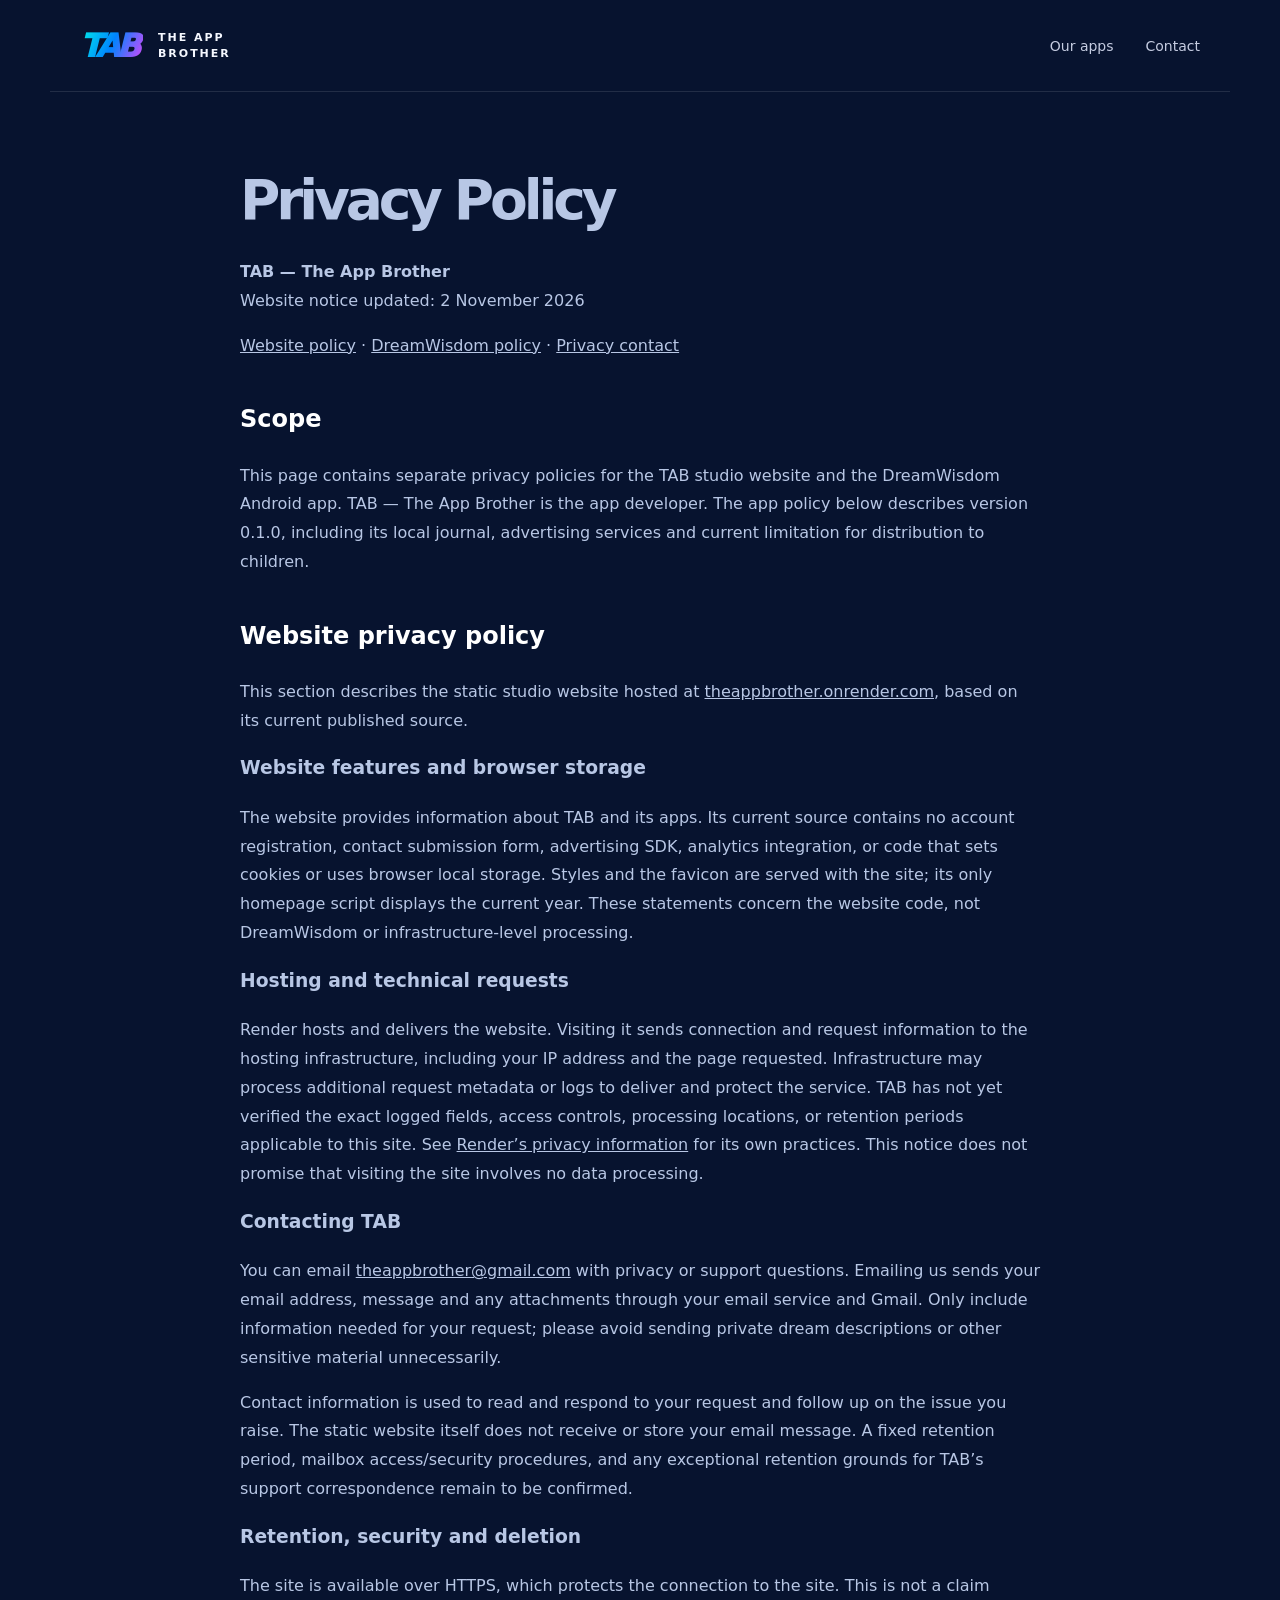
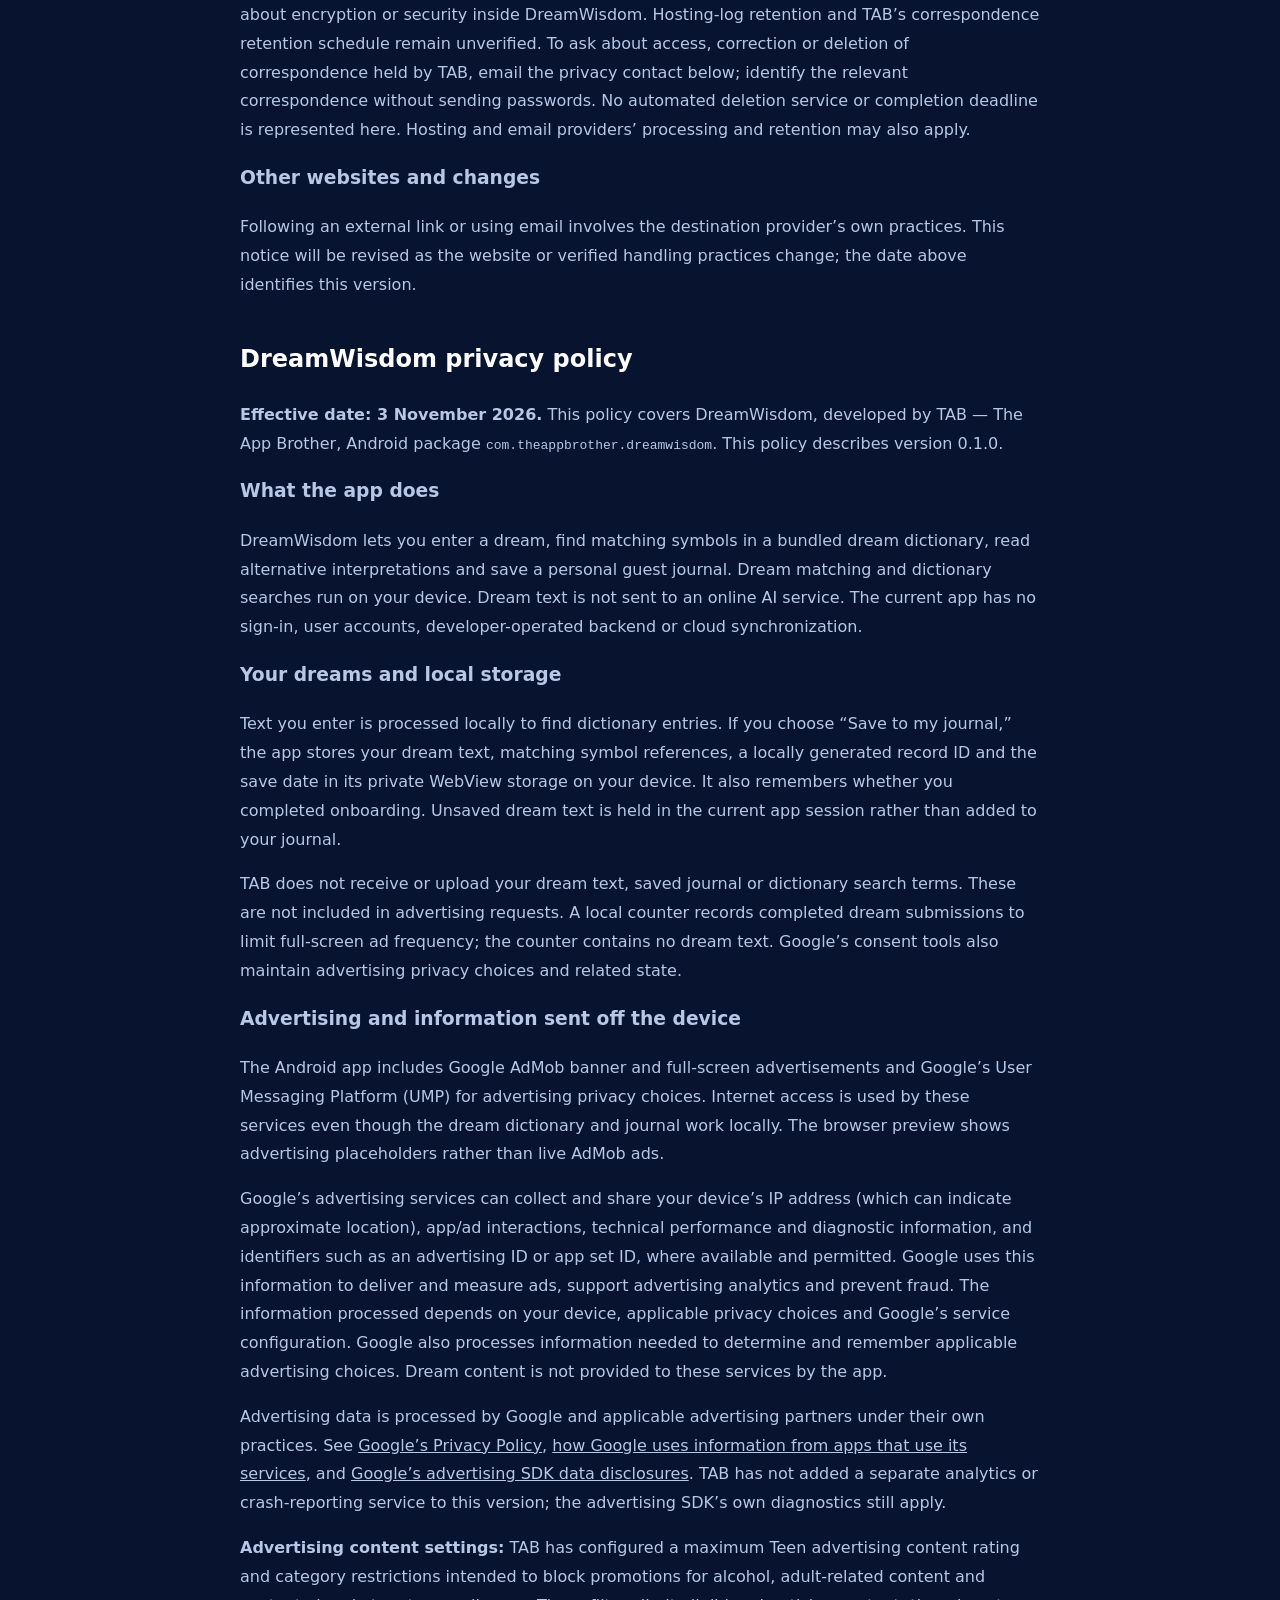
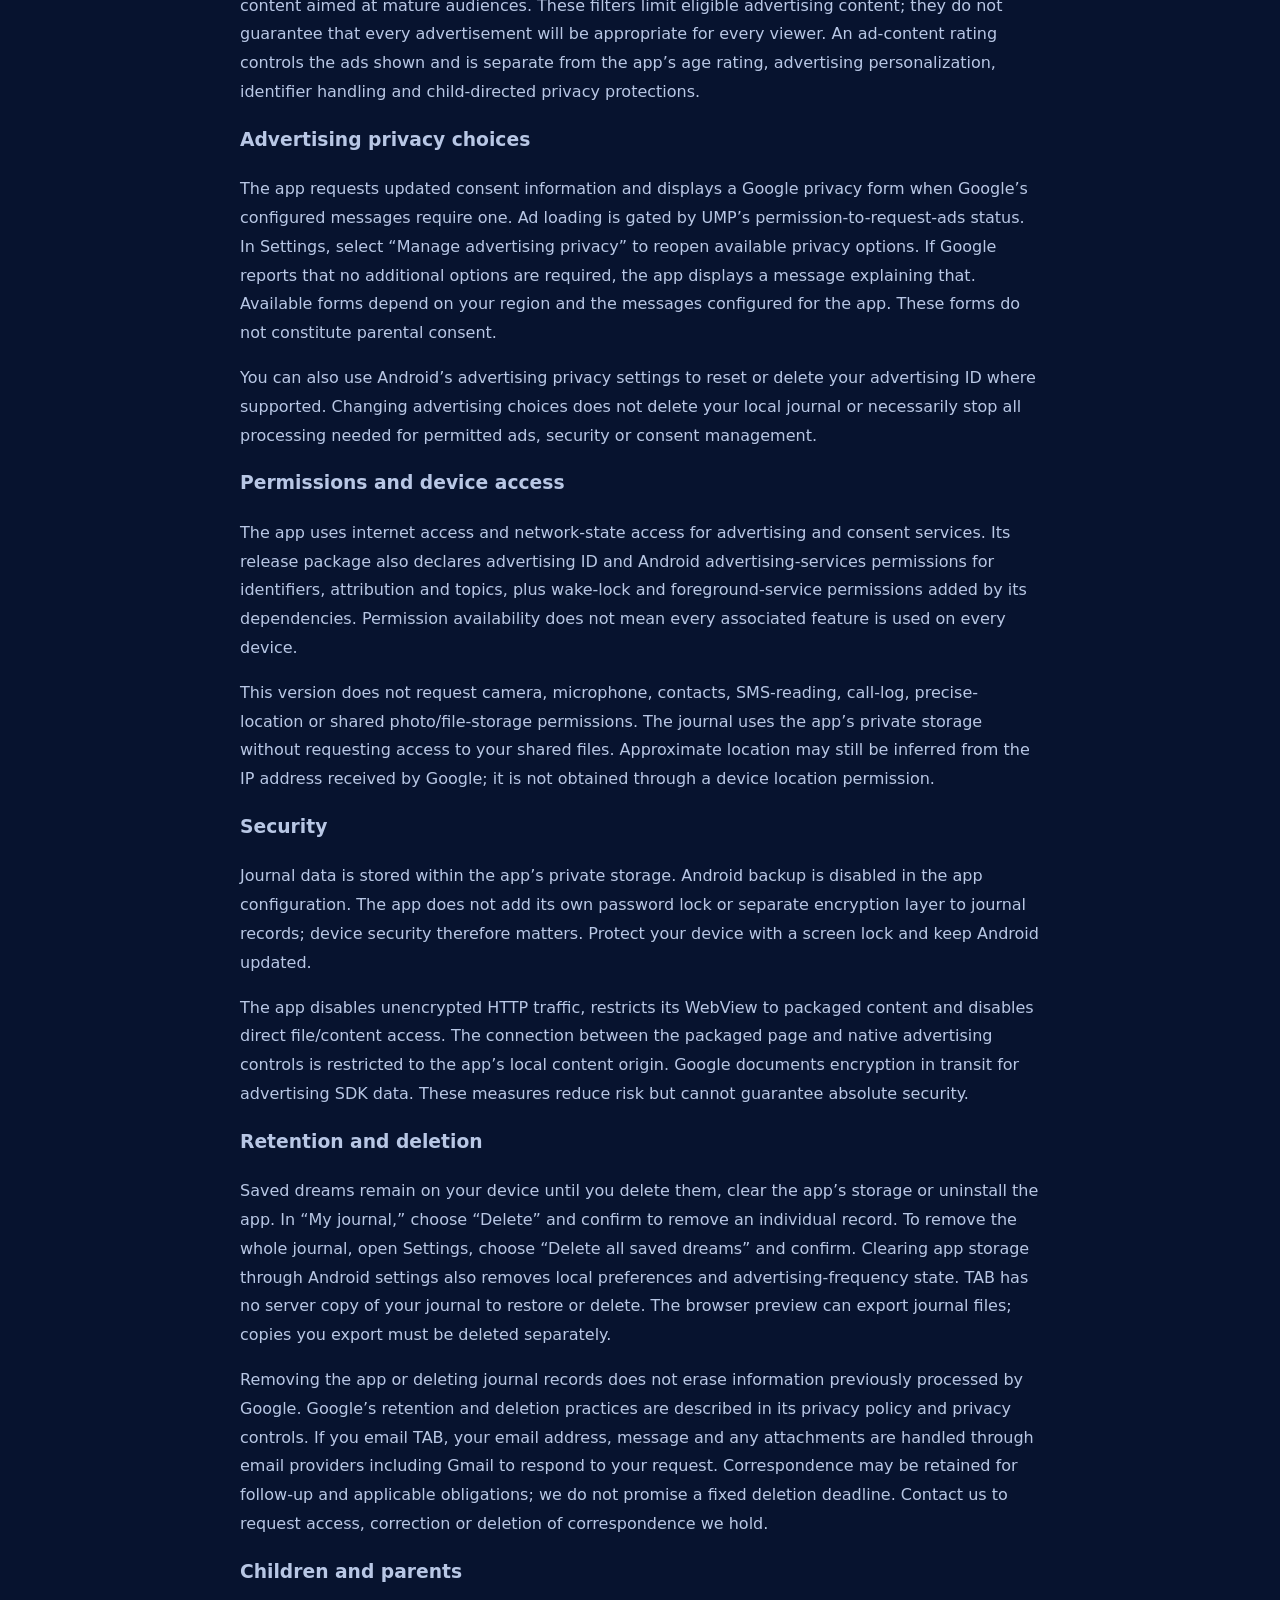
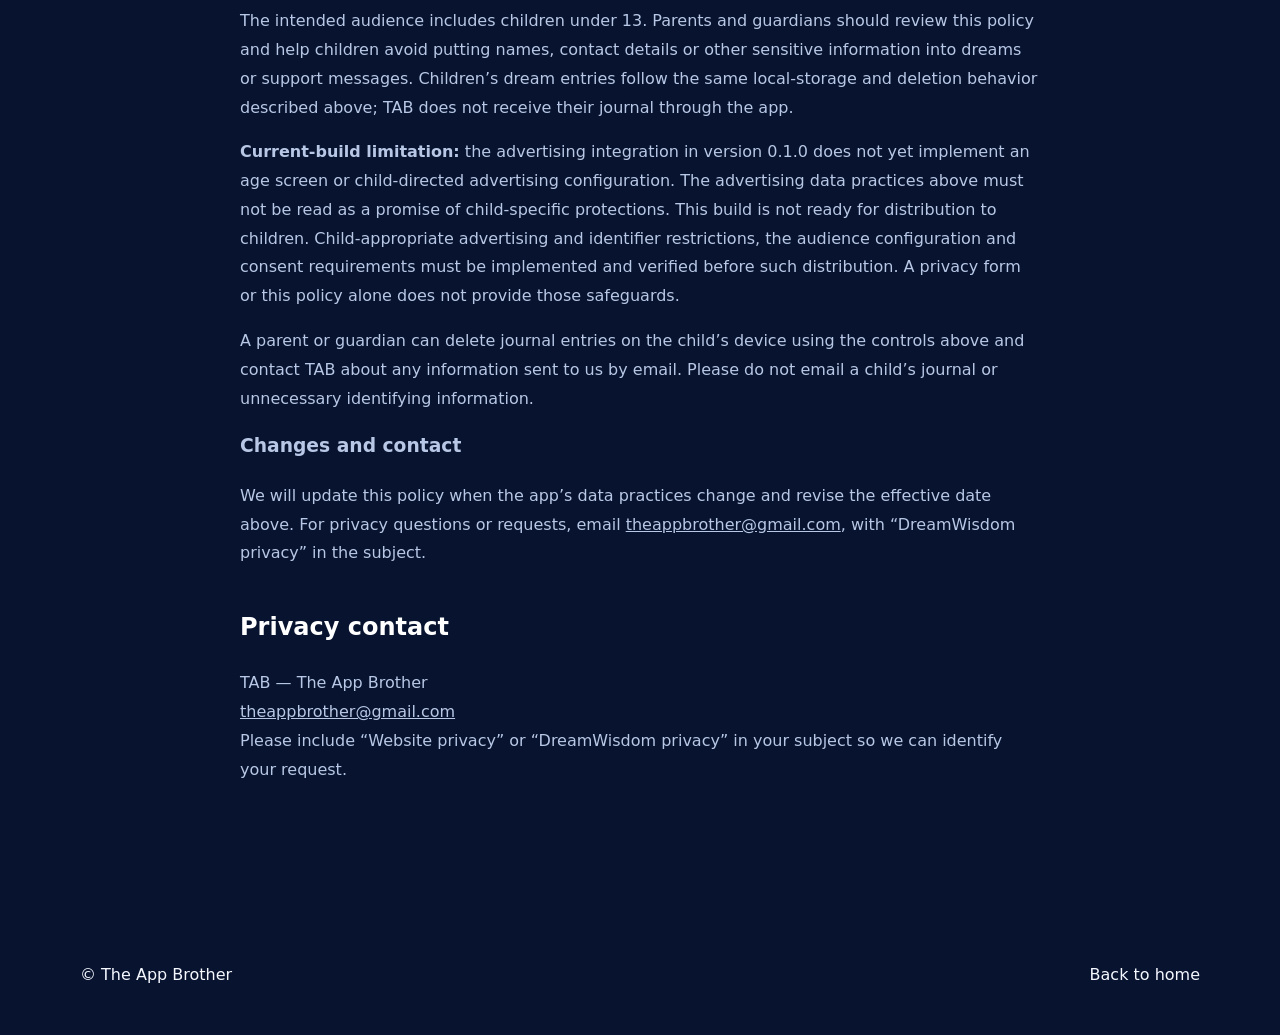
==== commit deb1bb1a: "Document developer-confirmed Teen ad rating and restricted categories" ====
--- a/privacy.html
+++ b/privacy.html
@@ -36,6 +36,7 @@
 <p>The Android app includes Google AdMob banner and full-screen advertisements and Google’s User Messaging Platform (UMP) for advertising privacy choices. Internet access is used by these services even though the dream dictionary and journal work locally. The browser preview shows advertising placeholders rather than live AdMob ads.</p>
 <p>Google’s advertising services can collect and share your device’s IP address (which can indicate approximate location), app/ad interactions, technical performance and diagnostic information, and identifiers such as an advertising ID or app set ID, where available and permitted. Google uses this information to deliver and measure ads, support advertising analytics and prevent fraud. The information processed depends on your device, applicable privacy choices and Google’s service configuration. Google also processes information needed to determine and remember applicable advertising choices. Dream content is not provided to these services by the app.</p>
 <p>Advertising data is processed by Google and applicable advertising partners under their own practices. See <a href="https://policies.google.com/privacy">Google’s Privacy Policy</a>, <a href="https://policies.google.com/technologies/partner-sites">how Google uses information from apps that use its services</a>, and <a href="https://developers.google.com/admob/android/privacy/play-data-disclosure">Google’s advertising SDK data disclosures</a>. TAB has not added a separate analytics or crash-reporting service to this version; the advertising SDK’s own diagnostics still apply.</p>
+<p><strong>Advertising content settings:</strong> TAB has configured a maximum Teen advertising content rating and category restrictions intended to block promotions for alcohol, adult-related content and content aimed at mature audiences. These filters limit eligible advertising content; they do not guarantee that every advertisement will be appropriate for every viewer. An ad-content rating controls the ads shown and is separate from the app’s age rating, advertising personalization, identifier handling and child-directed privacy protections.</p>
 <h3>Advertising privacy choices</h3>
 <p>The app requests updated consent information and displays a Google privacy form when Google’s configured messages require one. Ad loading is gated by UMP’s permission-to-request-ads status. In Settings, select “Manage advertising privacy” to reopen available privacy options. If Google reports that no additional options are required, the app displays a message explaining that. Available forms depend on your region and the messages configured for the app. These forms do not constitute parental consent.</p>
 <p>You can also use Android’s advertising privacy settings to reset or delete your advertising ID where supported. Changing advertising choices does not delete your local journal or necessarily stop all processing needed for permitted ads, security or consent management.</p>
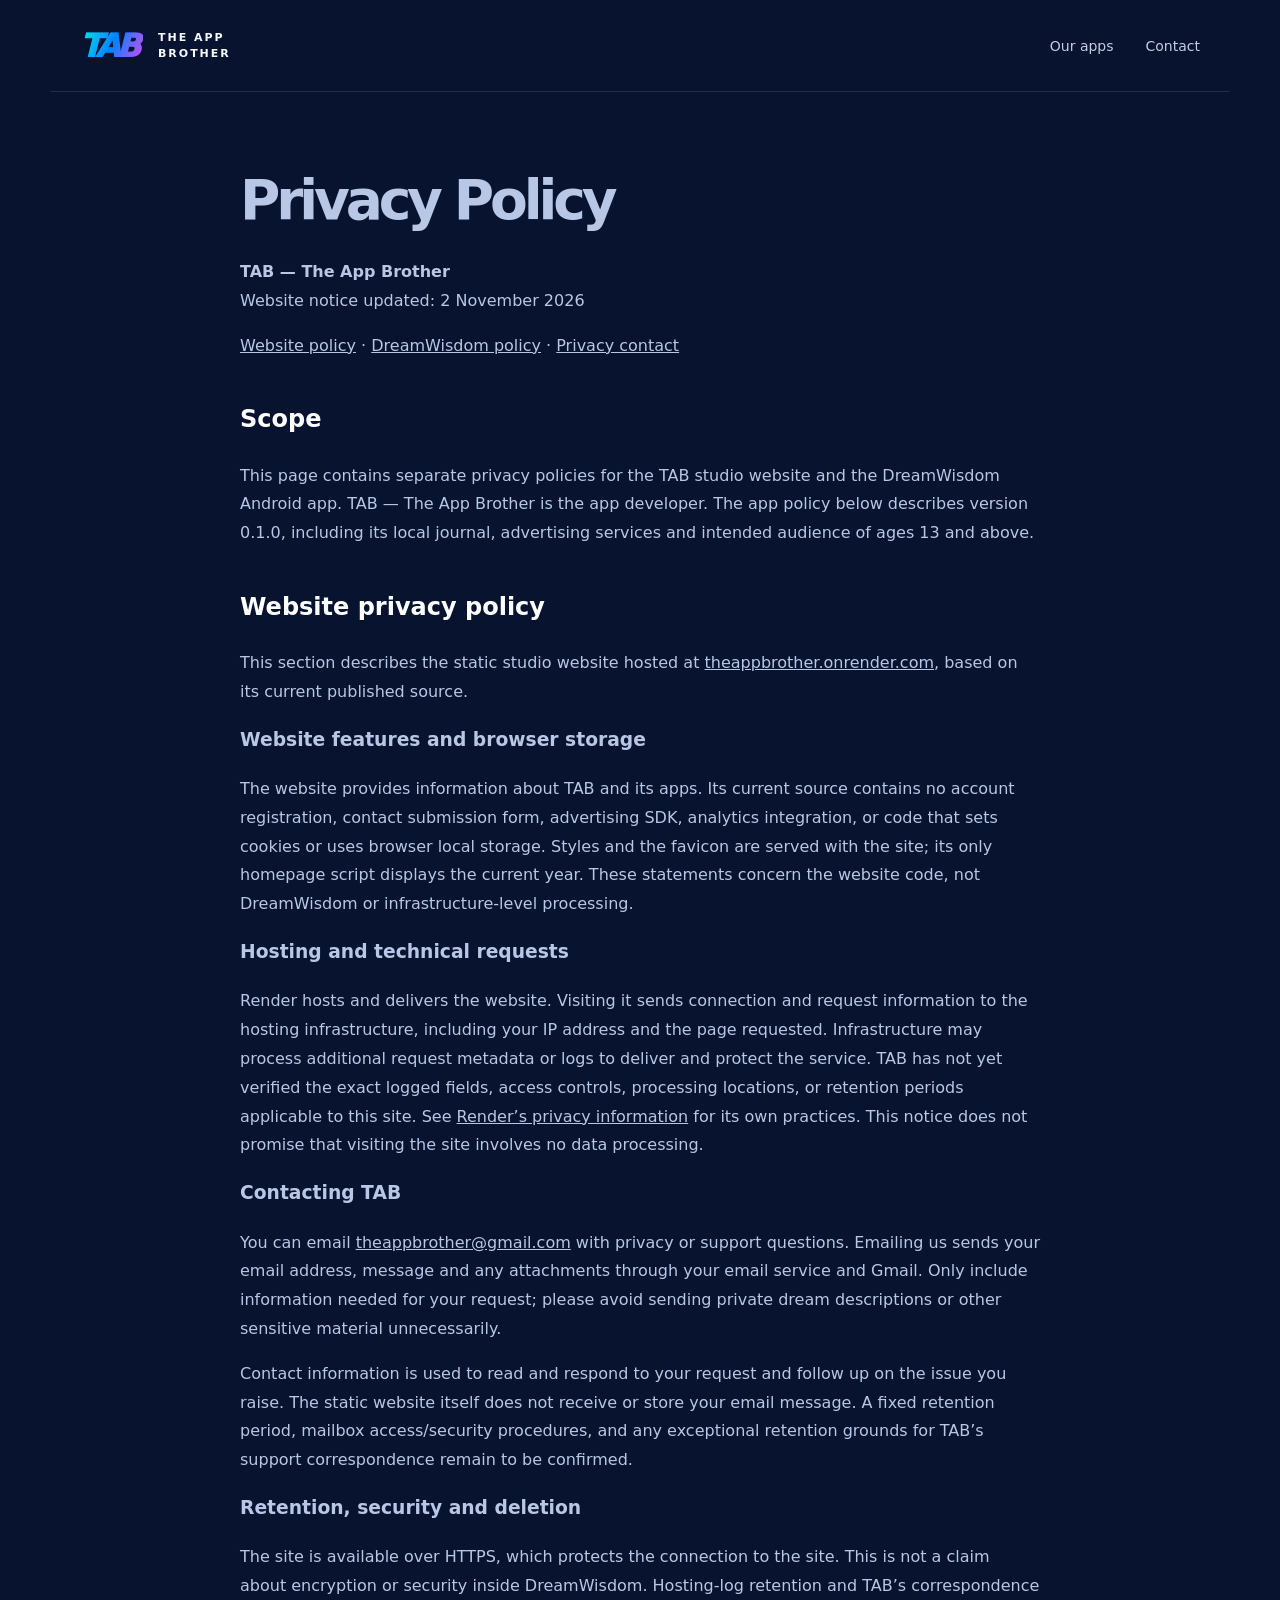
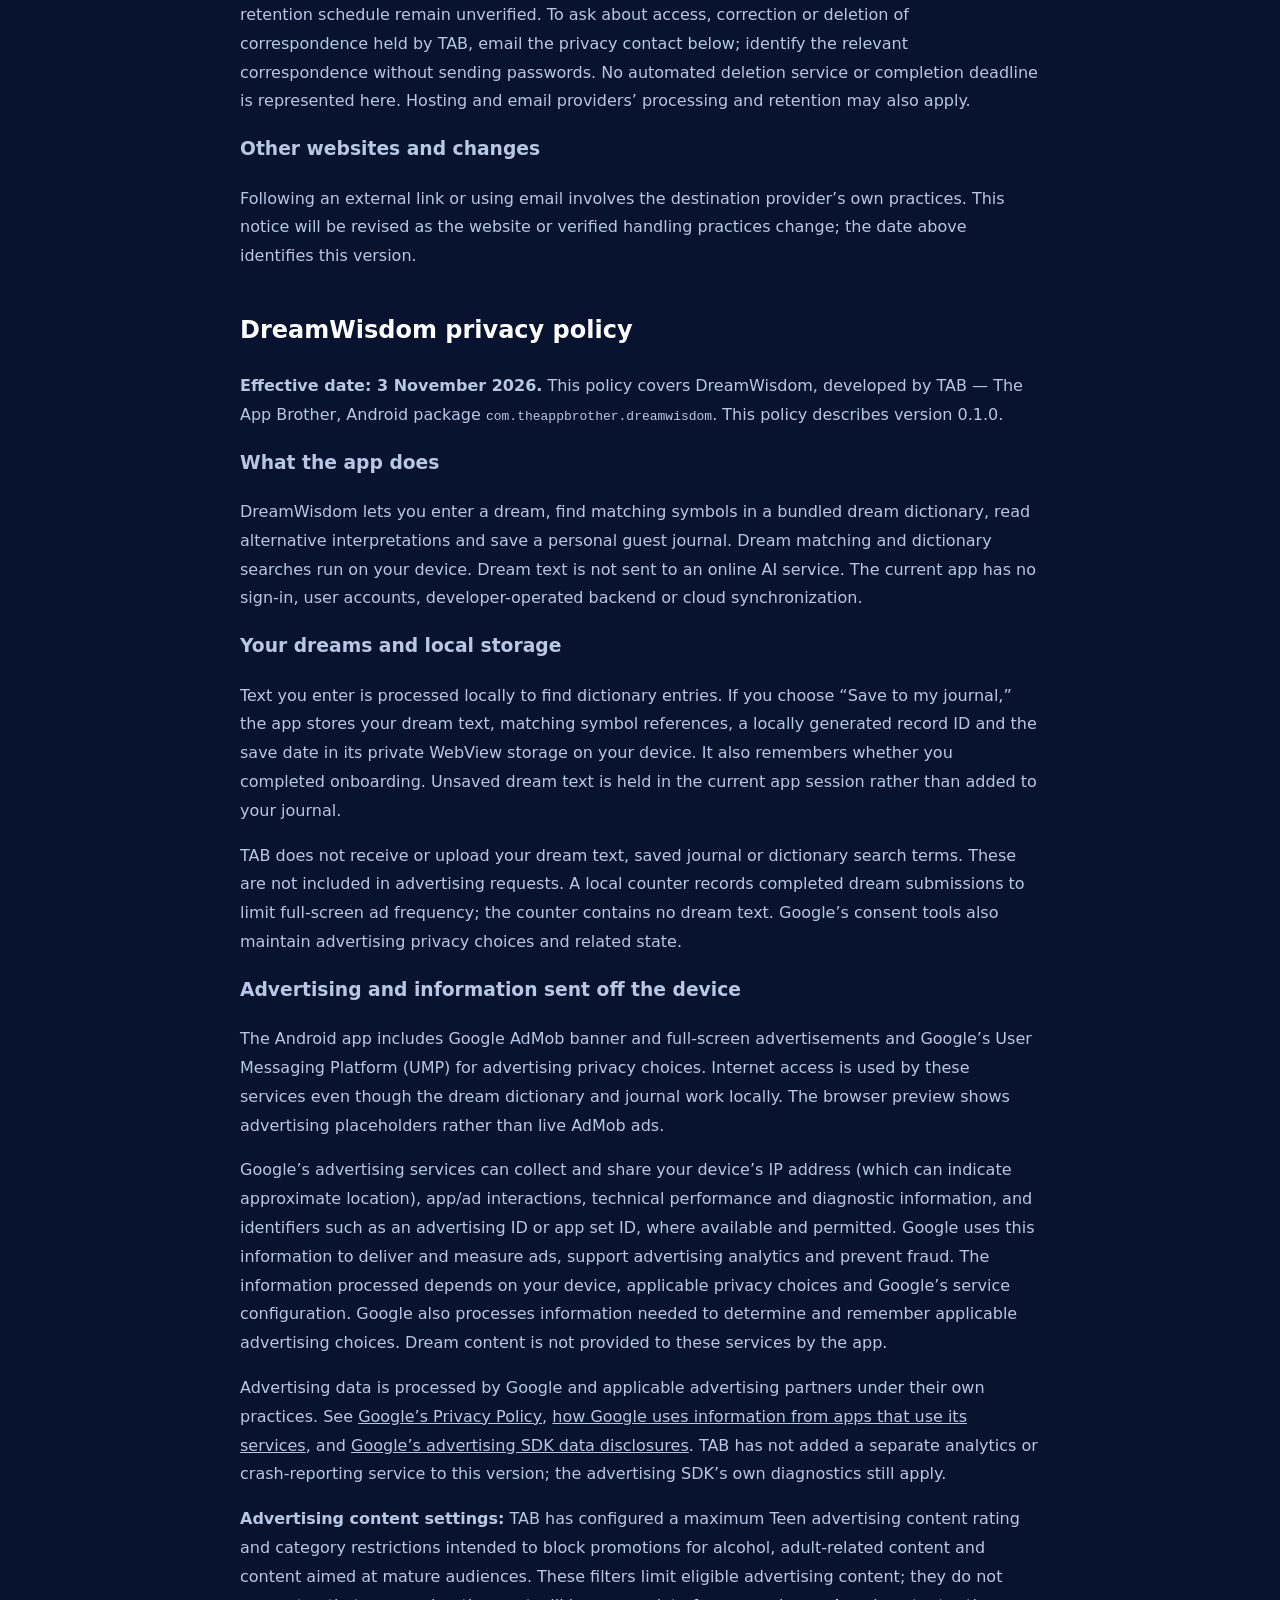
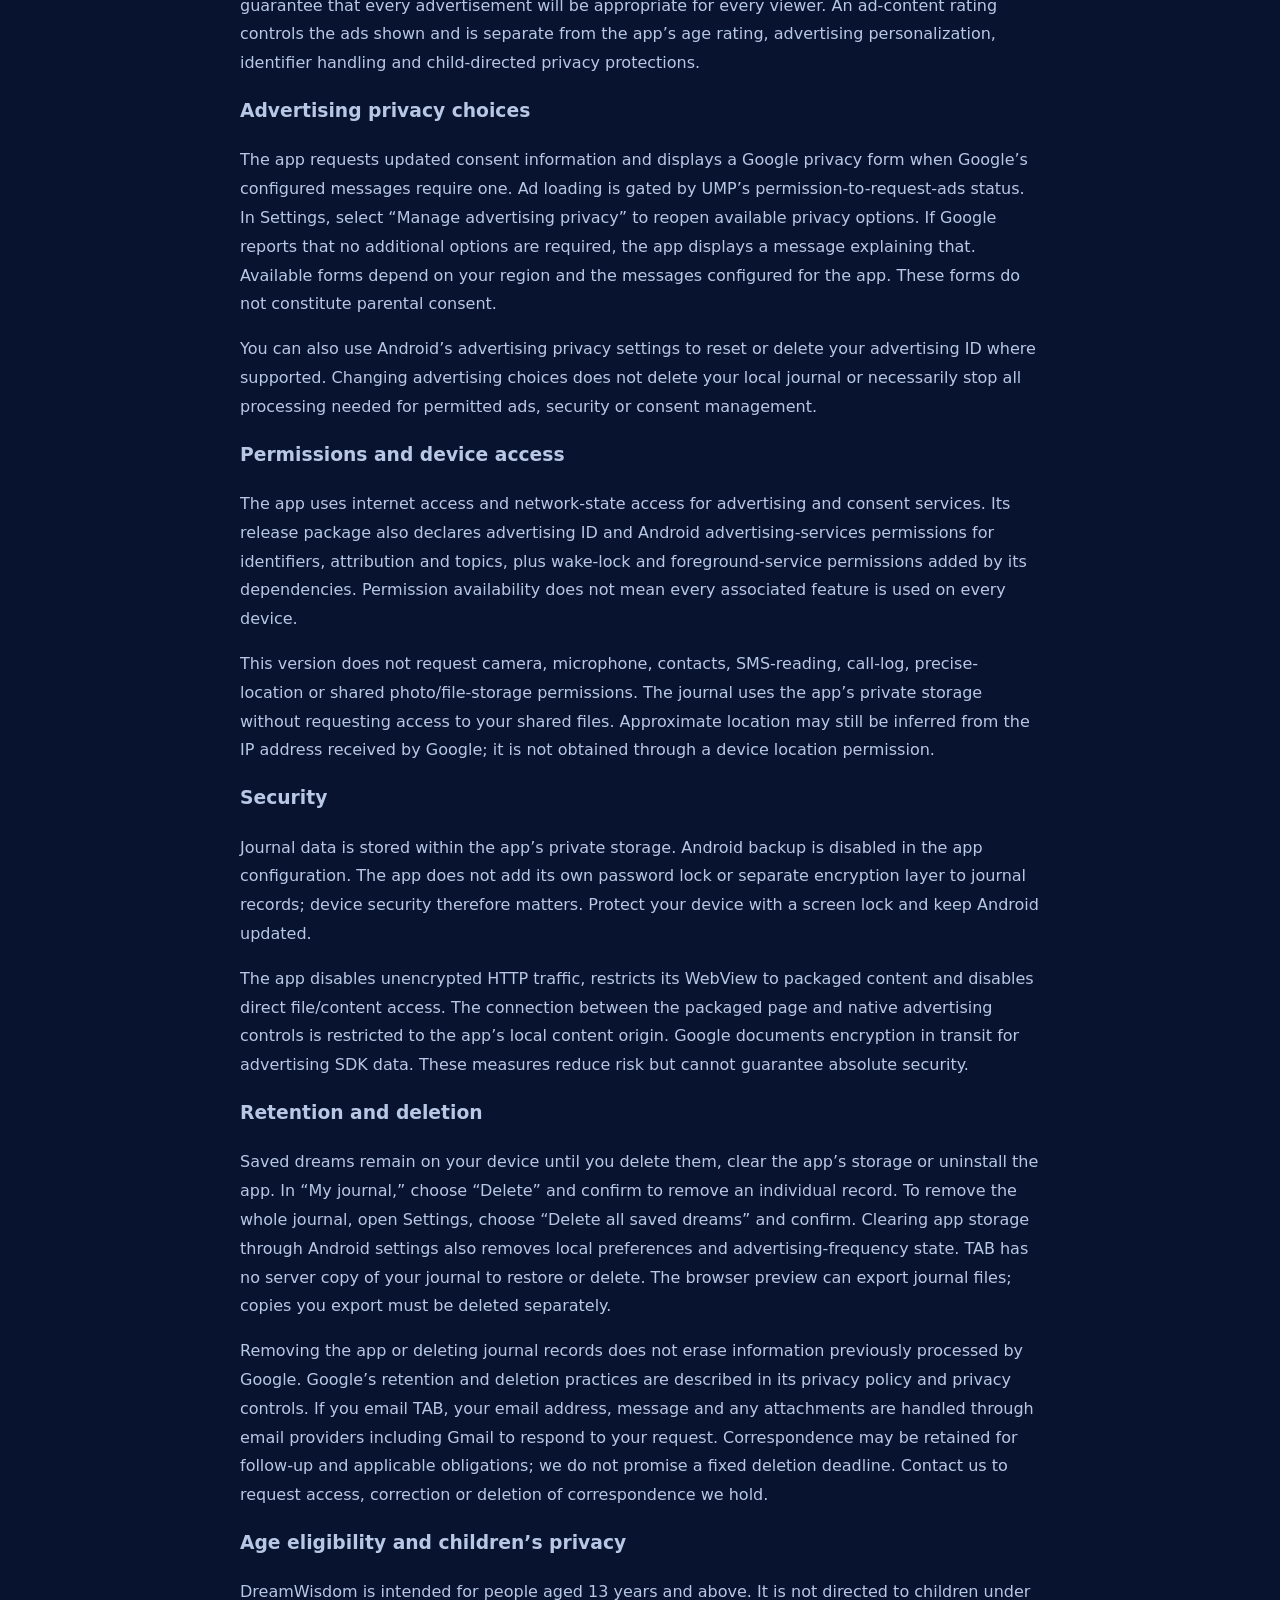
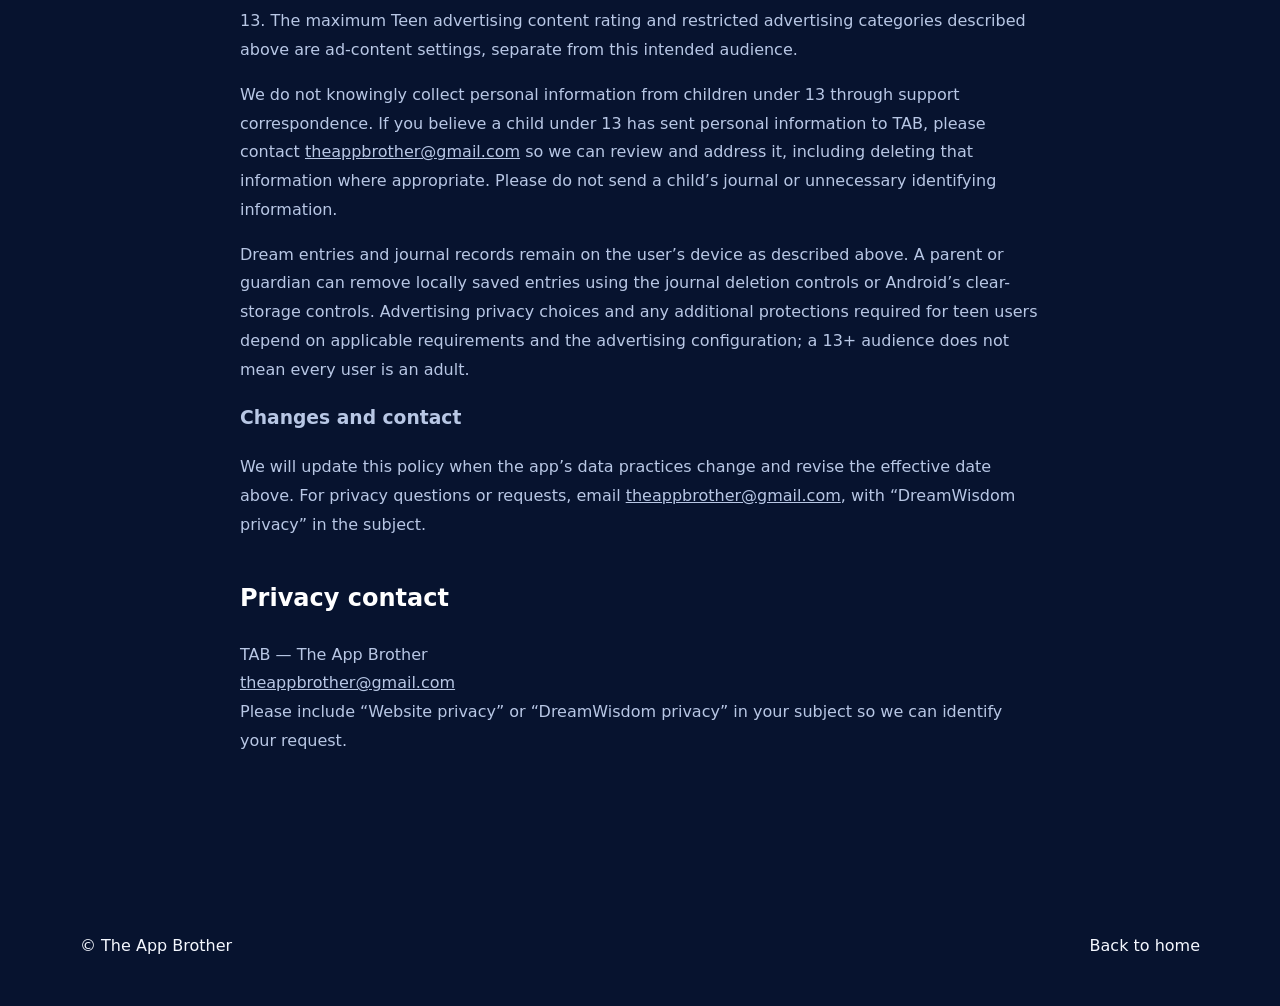
==== commit 7dfca303: "Set DreamWisdom intended audience to ages 13 and above" ====
--- a/privacy.html
+++ b/privacy.html
@@ -8,7 +8,7 @@
 <p><strong>TAB — The App Brother</strong><br>Website notice updated: 2 November 2026</p>
 <nav aria-label="Privacy sections"><a href="#website">Website policy</a> · <a href="#dreamwiser">DreamWisdom policy</a> · <a href="#contact">Privacy contact</a></nav>
 <h2 id="scope">Scope</h2>
-<p>This page contains separate privacy policies for the TAB studio website and the DreamWisdom Android app. TAB — The App Brother is the app developer. The app policy below describes version 0.1.0, including its local journal, advertising services and current limitation for distribution to children.</p>
+<p>This page contains separate privacy policies for the TAB studio website and the DreamWisdom Android app. TAB — The App Brother is the app developer. The app policy below describes version 0.1.0, including its local journal, advertising services and intended audience of ages 13 and above.</p>
 <section id="website" aria-labelledby="website-heading">
 <h2 id="website-heading">Website privacy policy</h2>
 <p>This section describes the static studio website hosted at <a href="https://theappbrother.onrender.com">theappbrother.onrender.com</a>, based on its current published source.</p>
@@ -49,10 +49,10 @@
 <h3>Retention and deletion</h3>
 <p>Saved dreams remain on your device until you delete them, clear the app’s storage or uninstall the app. In “My journal,” choose “Delete” and confirm to remove an individual record. To remove the whole journal, open Settings, choose “Delete all saved dreams” and confirm. Clearing app storage through Android settings also removes local preferences and advertising-frequency state. TAB has no server copy of your journal to restore or delete. The browser preview can export journal files; copies you export must be deleted separately.</p>
 <p>Removing the app or deleting journal records does not erase information previously processed by Google. Google’s retention and deletion practices are described in its privacy policy and privacy controls. If you email TAB, your email address, message and any attachments are handled through email providers including Gmail to respond to your request. Correspondence may be retained for follow-up and applicable obligations; we do not promise a fixed deletion deadline. Contact us to request access, correction or deletion of correspondence we hold.</p>
-<h3>Children and parents</h3>
-<p>The intended audience includes children under 13. Parents and guardians should review this policy and help children avoid putting names, contact details or other sensitive information into dreams or support messages. Children’s dream entries follow the same local-storage and deletion behavior described above; TAB does not receive their journal through the app.</p>
-<p><strong>Current-build limitation:</strong> the advertising integration in version 0.1.0 does not yet implement an age screen or child-directed advertising configuration. The advertising data practices above must not be read as a promise of child-specific protections. This build is not ready for distribution to children. Child-appropriate advertising and identifier restrictions, the audience configuration and consent requirements must be implemented and verified before such distribution. A privacy form or this policy alone does not provide those safeguards.</p>
-<p>A parent or guardian can delete journal entries on the child’s device using the controls above and contact TAB about any information sent to us by email. Please do not email a child’s journal or unnecessary identifying information.</p>
+<h3>Age eligibility and children’s privacy</h3>
+<p>DreamWisdom is intended for people aged 13 years and above. It is not directed to children under 13. The maximum Teen advertising content rating and restricted advertising categories described above are ad-content settings, separate from this intended audience.</p>
+<p>We do not knowingly collect personal information from children under 13 through support correspondence. If you believe a child under 13 has sent personal information to TAB, please contact <a href="mailto:theappbrother@gmail.com?subject=DreamWisdom%20privacy%20question">theappbrother@gmail.com</a> so we can review and address it, including deleting that information where appropriate. Please do not send a child’s journal or unnecessary identifying information.</p>
+<p>Dream entries and journal records remain on the user’s device as described above. A parent or guardian can remove locally saved entries using the journal deletion controls or Android’s clear-storage controls. Advertising privacy choices and any additional protections required for teen users depend on applicable requirements and the advertising configuration; a 13+ audience does not mean every user is an adult.</p>
 <h3>Changes and contact</h3>
 <p>We will update this policy when the app’s data practices change and revise the effective date above. For privacy questions or requests, email <a href="mailto:theappbrother@gmail.com?subject=DreamWisdom%20privacy%20question">theappbrother@gmail.com</a>, with “DreamWisdom privacy” in the subject.</p>
 </section>
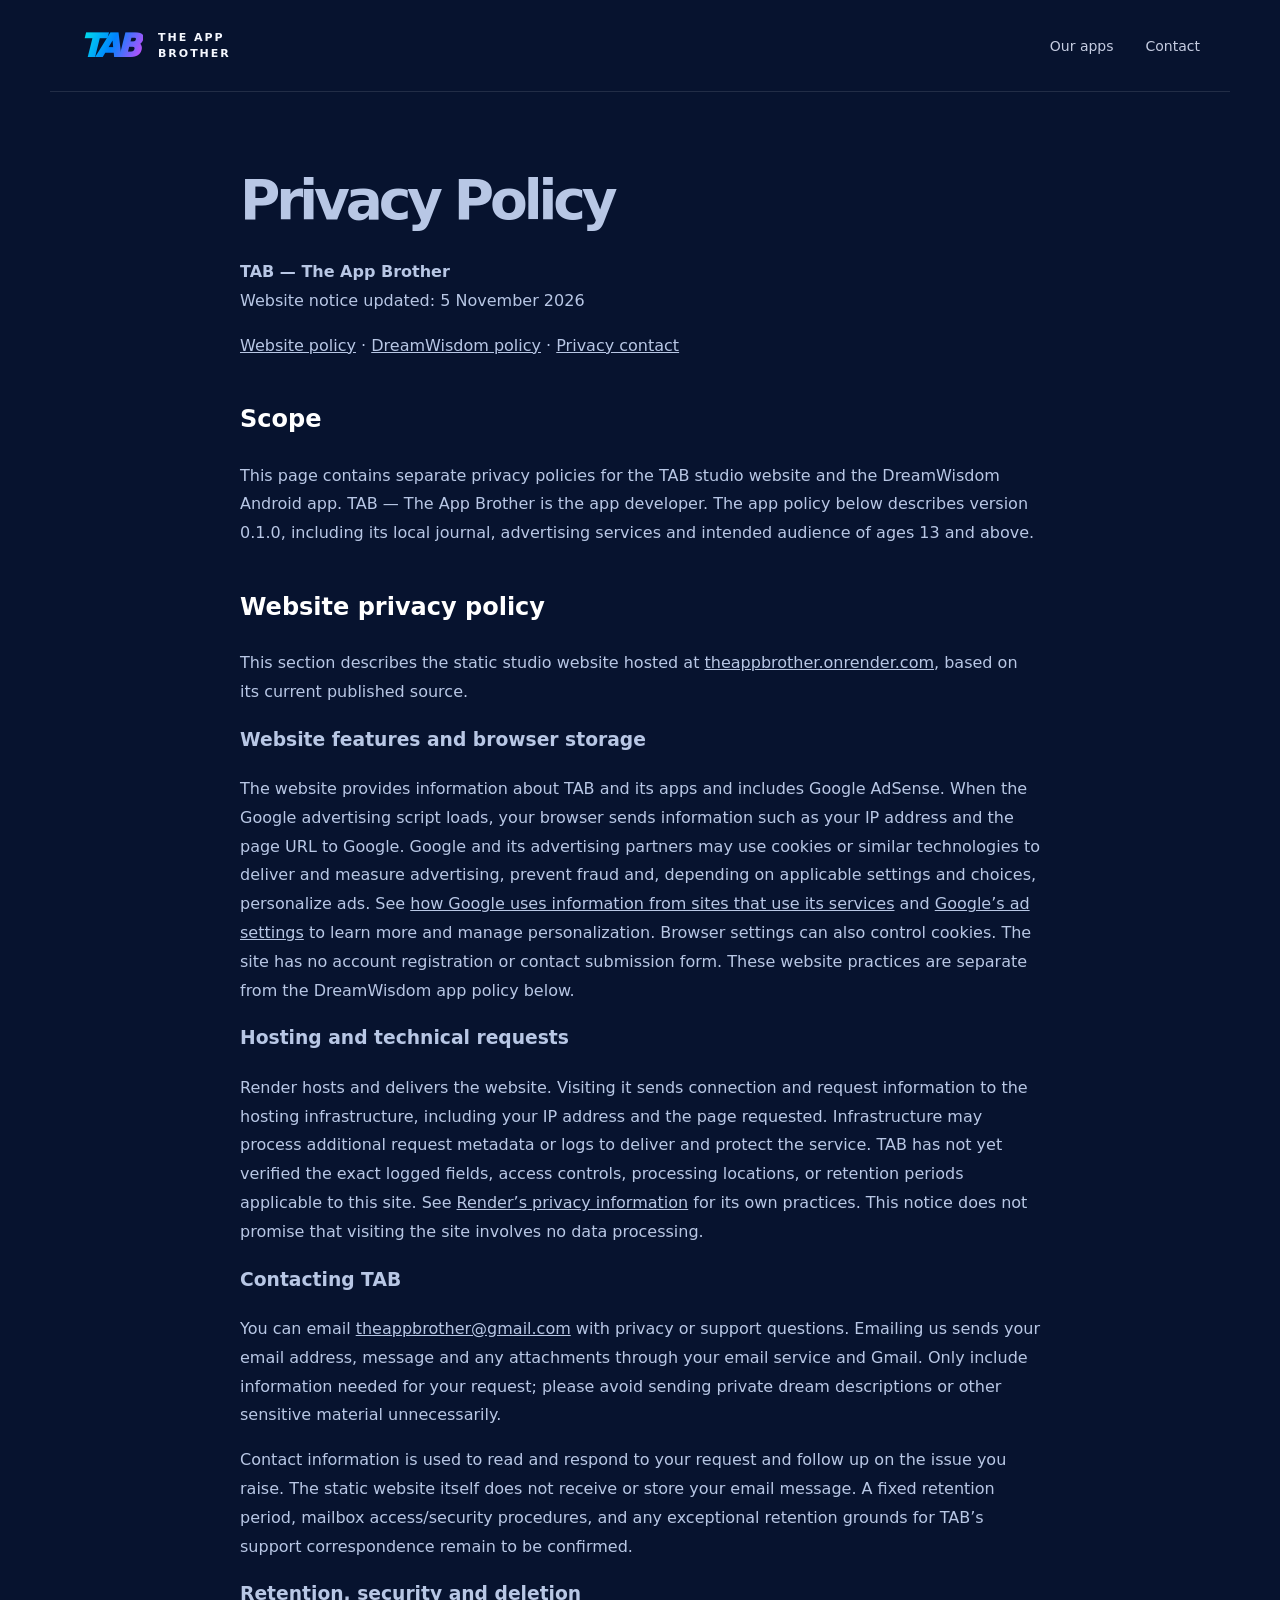
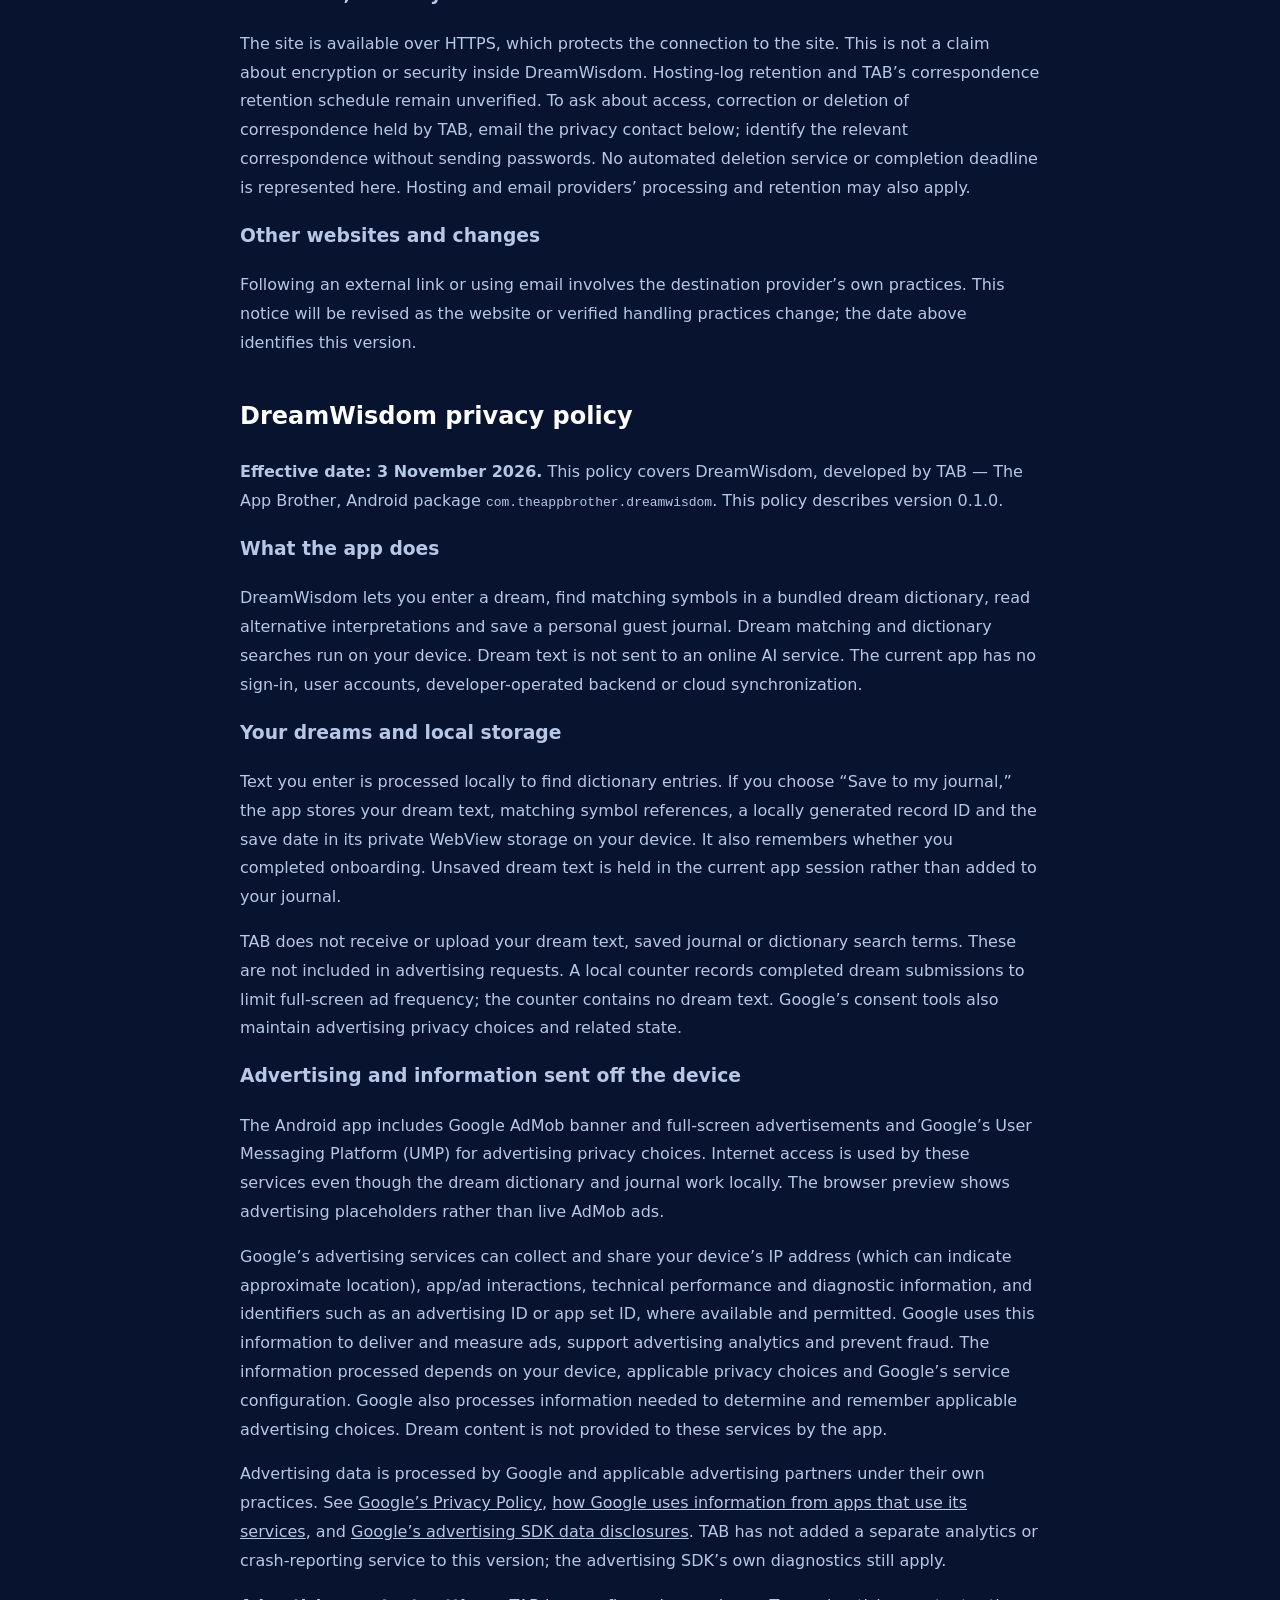
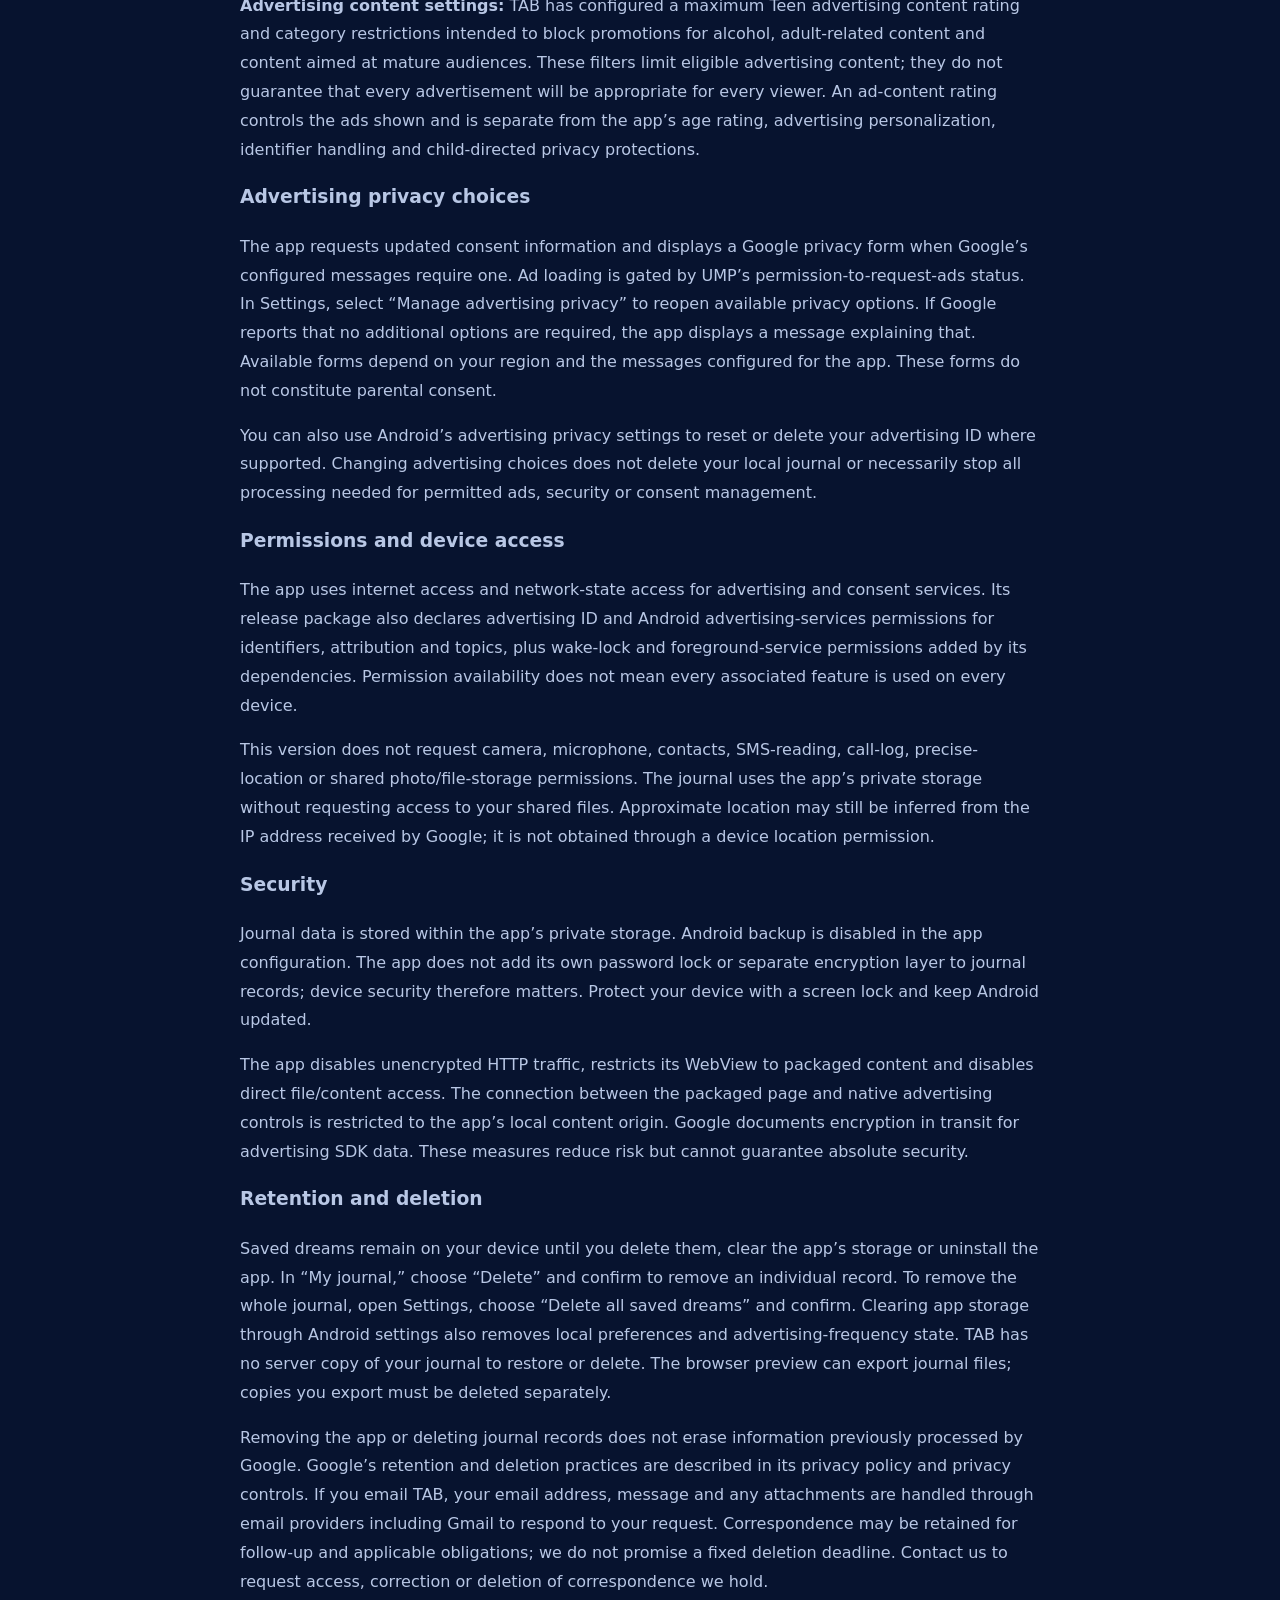
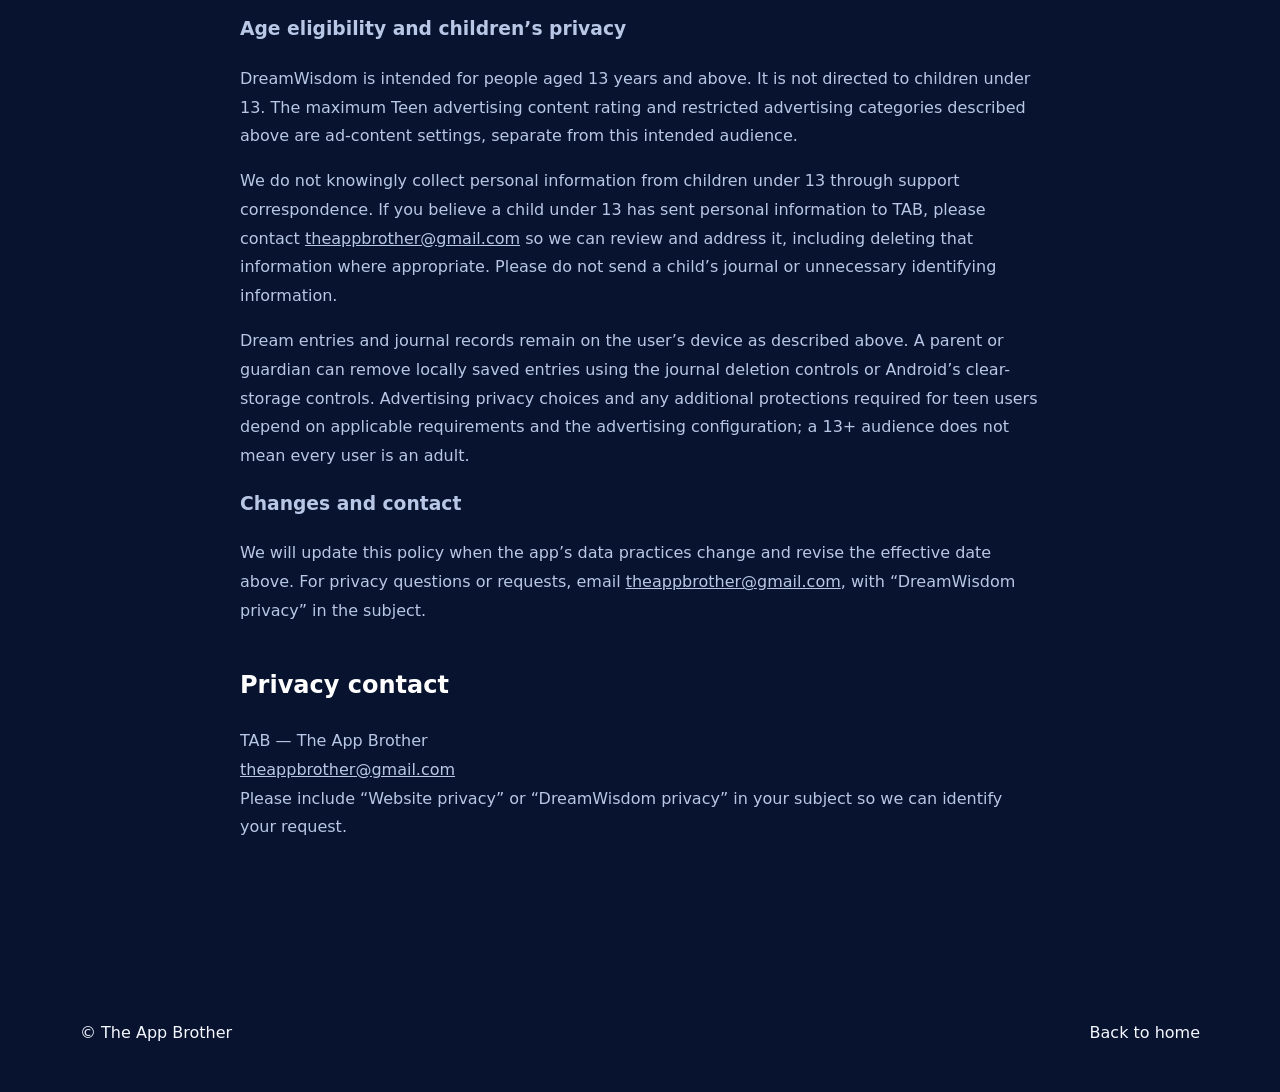
==== commit aacc24c1: "Add AdSense publisher script to privacy.html" ====
--- a/privacy.html
+++ b/privacy.html
@@ -1,11 +1,13 @@
 <!doctype html>
 <html lang="en">
-<head><meta charset="utf-8"><meta name="viewport" content="width=device-width,initial-scale=1"><meta name="description" content="Privacy policy for DreamWisdom and the TAB — The App Brother website."><title>Privacy Policy — TAB / The App Brother</title><link rel="icon" href="favicon.svg" type="image/svg+xml"><link rel="stylesheet" href="styles.css"></head>
+<head><meta charset="utf-8"><meta name="viewport" content="width=device-width,initial-scale=1"><meta name="description" content="Privacy policy for DreamWisdom and the TAB — The App Brother website."><title>Privacy Policy — TAB / The App Brother</title><link rel="icon" href="favicon.svg" type="image/svg+xml"><link rel="stylesheet" href="styles.css"><script async src="https://pagead2.googlesyndication.com/pagead/js/adsbygoogle.js?client=ca-pub-8502510907211006"
+     crossorigin="anonymous"></script>
+</head>
 <body>
 <header class="nav wrap"><a class="brand" href="index.html"><span class="symbol">TAB</span><span class="brandname">THE APP<br>BROTHER</span></a><nav aria-label="Main"><a href="index.html#apps">Our apps</a><a href="#contact">Contact</a></nav></header>
 <main class="legal">
 <h1>Privacy Policy</h1>
-<p><strong>TAB — The App Brother</strong><br>Website notice updated: 2 November 2026</p>
+<p><strong>TAB — The App Brother</strong><br>Website notice updated: 5 November 2026</p>
 <nav aria-label="Privacy sections"><a href="#website">Website policy</a> · <a href="#dreamwiser">DreamWisdom policy</a> · <a href="#contact">Privacy contact</a></nav>
 <h2 id="scope">Scope</h2>
 <p>This page contains separate privacy policies for the TAB studio website and the DreamWisdom Android app. TAB — The App Brother is the app developer. The app policy below describes version 0.1.0, including its local journal, advertising services and intended audience of ages 13 and above.</p>
@@ -13,7 +15,7 @@
 <h2 id="website-heading">Website privacy policy</h2>
 <p>This section describes the static studio website hosted at <a href="https://theappbrother.onrender.com">theappbrother.onrender.com</a>, based on its current published source.</p>
 <h3>Website features and browser storage</h3>
-<p>The website provides information about TAB and its apps. Its current source contains no account registration, contact submission form, advertising SDK, analytics integration, or code that sets cookies or uses browser local storage. Styles and the favicon are served with the site; its only homepage script displays the current year. These statements concern the website code, not DreamWisdom or infrastructure-level processing.</p>
+<p>The website provides information about TAB and its apps and includes Google AdSense. When the Google advertising script loads, your browser sends information such as your IP address and the page URL to Google. Google and its advertising partners may use cookies or similar technologies to deliver and measure advertising, prevent fraud and, depending on applicable settings and choices, personalize ads. See <a href="https://policies.google.com/technologies/partner-sites">how Google uses information from sites that use its services</a> and <a href="https://adssettings.google.com/">Google’s ad settings</a> to learn more and manage personalization. Browser settings can also control cookies. The site has no account registration or contact submission form. These website practices are separate from the DreamWisdom app policy below.</p>
 <h3>Hosting and technical requests</h3>
 <p>Render hosts and delivers the website. Visiting it sends connection and request information to the hosting infrastructure, including your IP address and the page requested. Infrastructure may process additional request metadata or logs to deliver and protect the service. TAB has not yet verified the exact logged fields, access controls, processing locations, or retention periods applicable to this site. See <a href="https://render.com/privacy">Render’s privacy information</a> for its own practices. This notice does not promise that visiting the site involves no data processing.</p>
 <h3>Contacting TAB</h3>
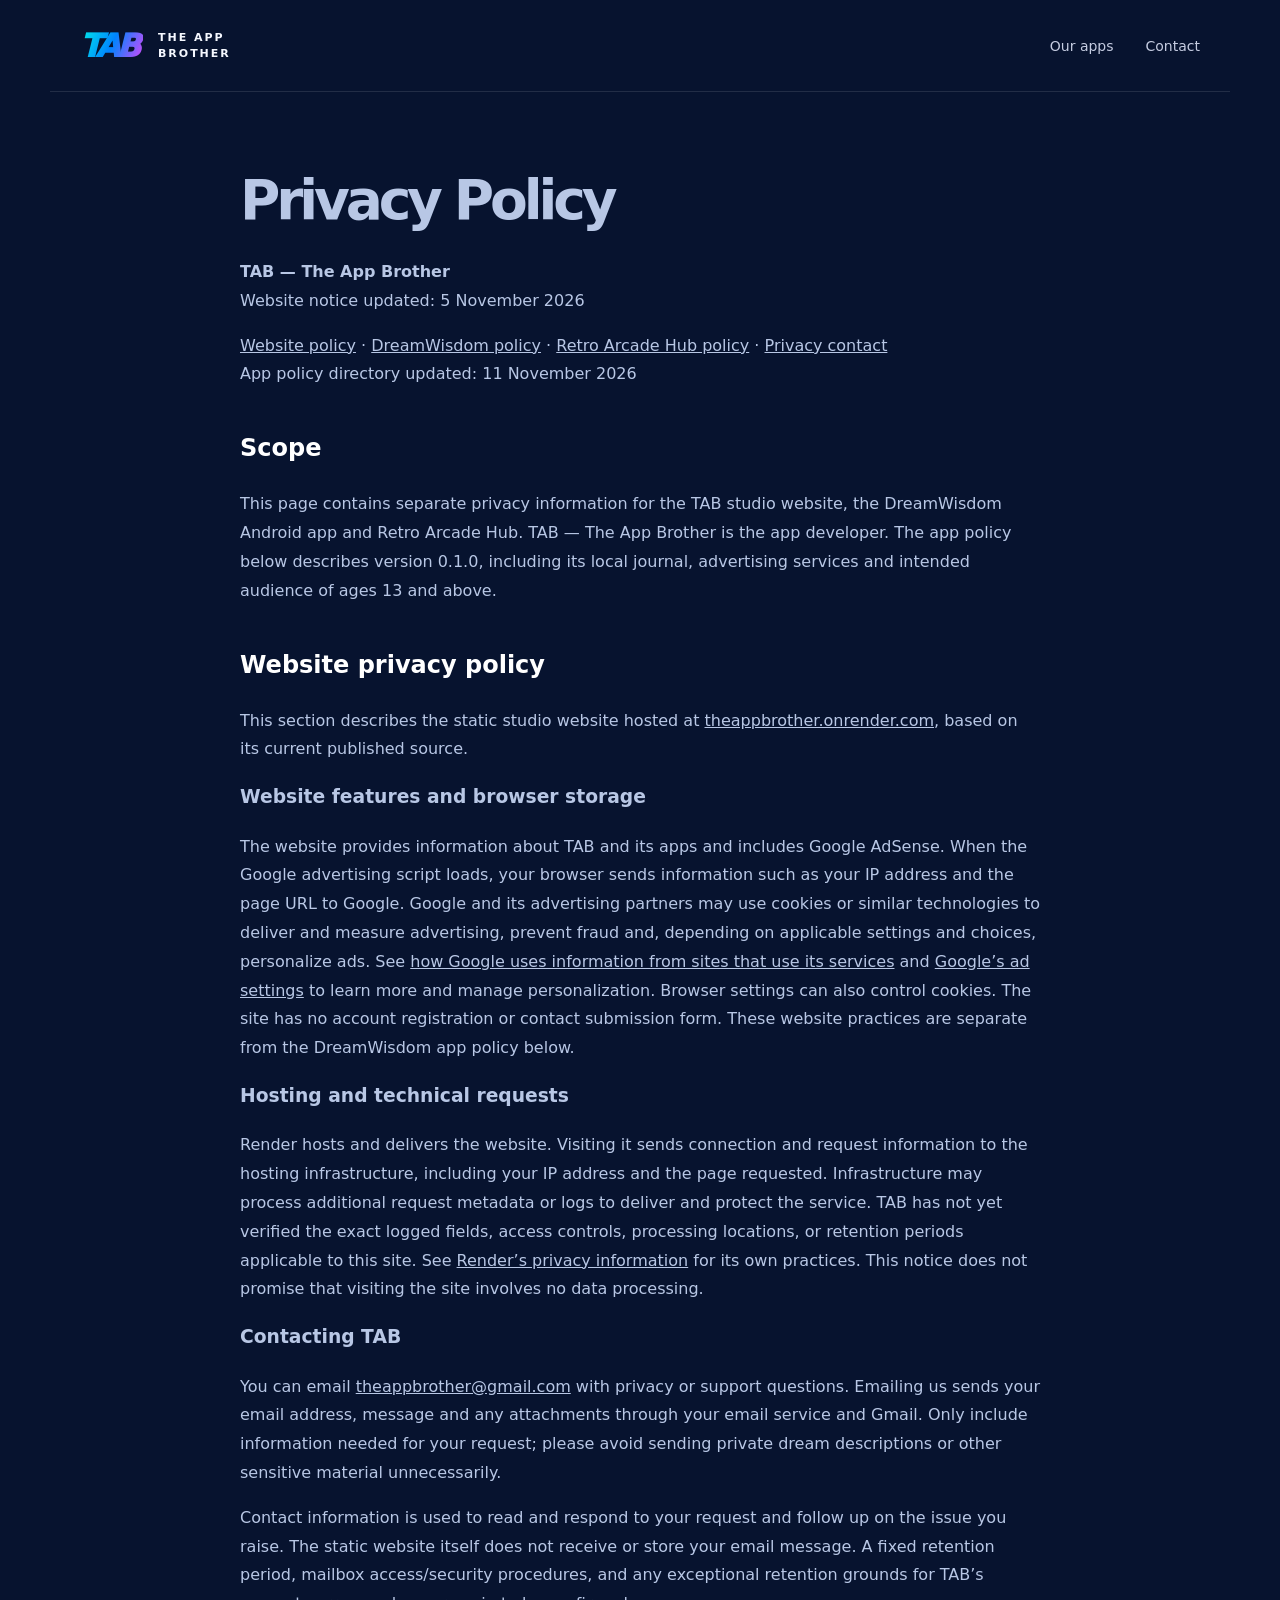
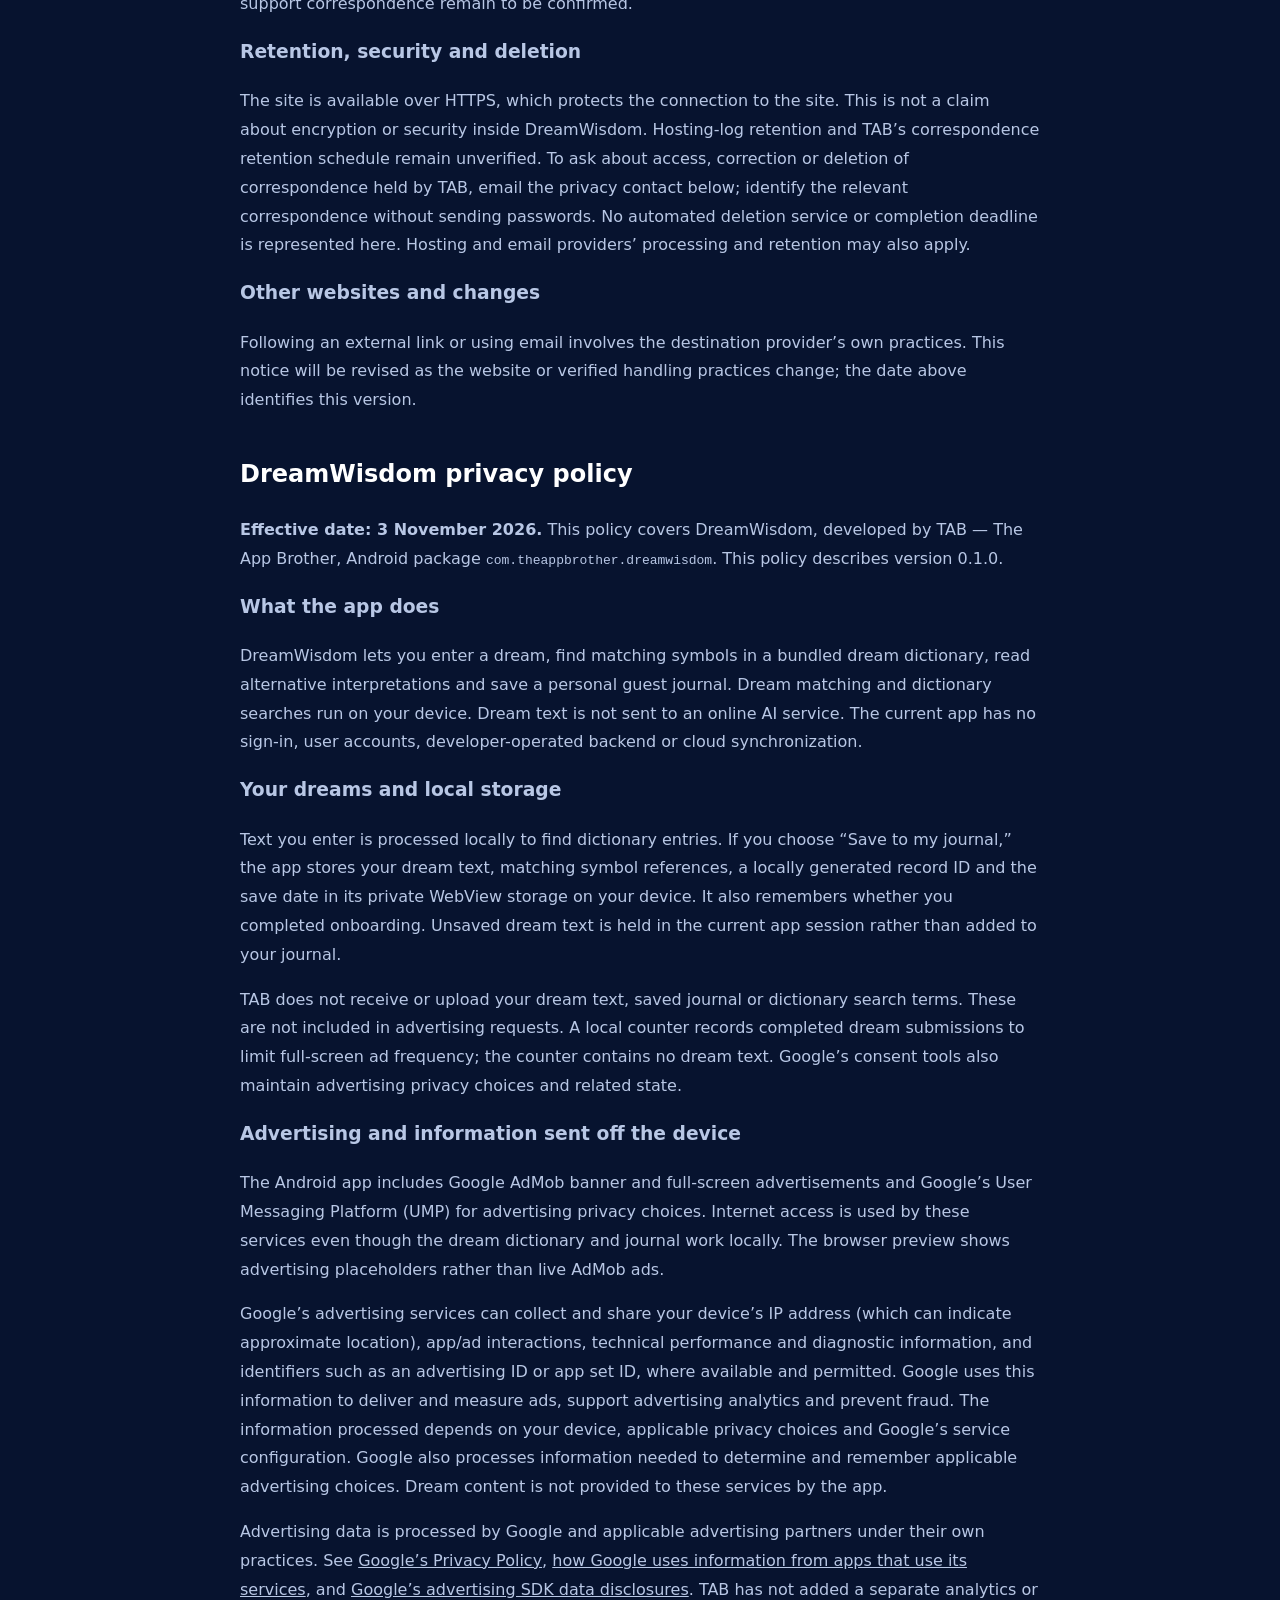
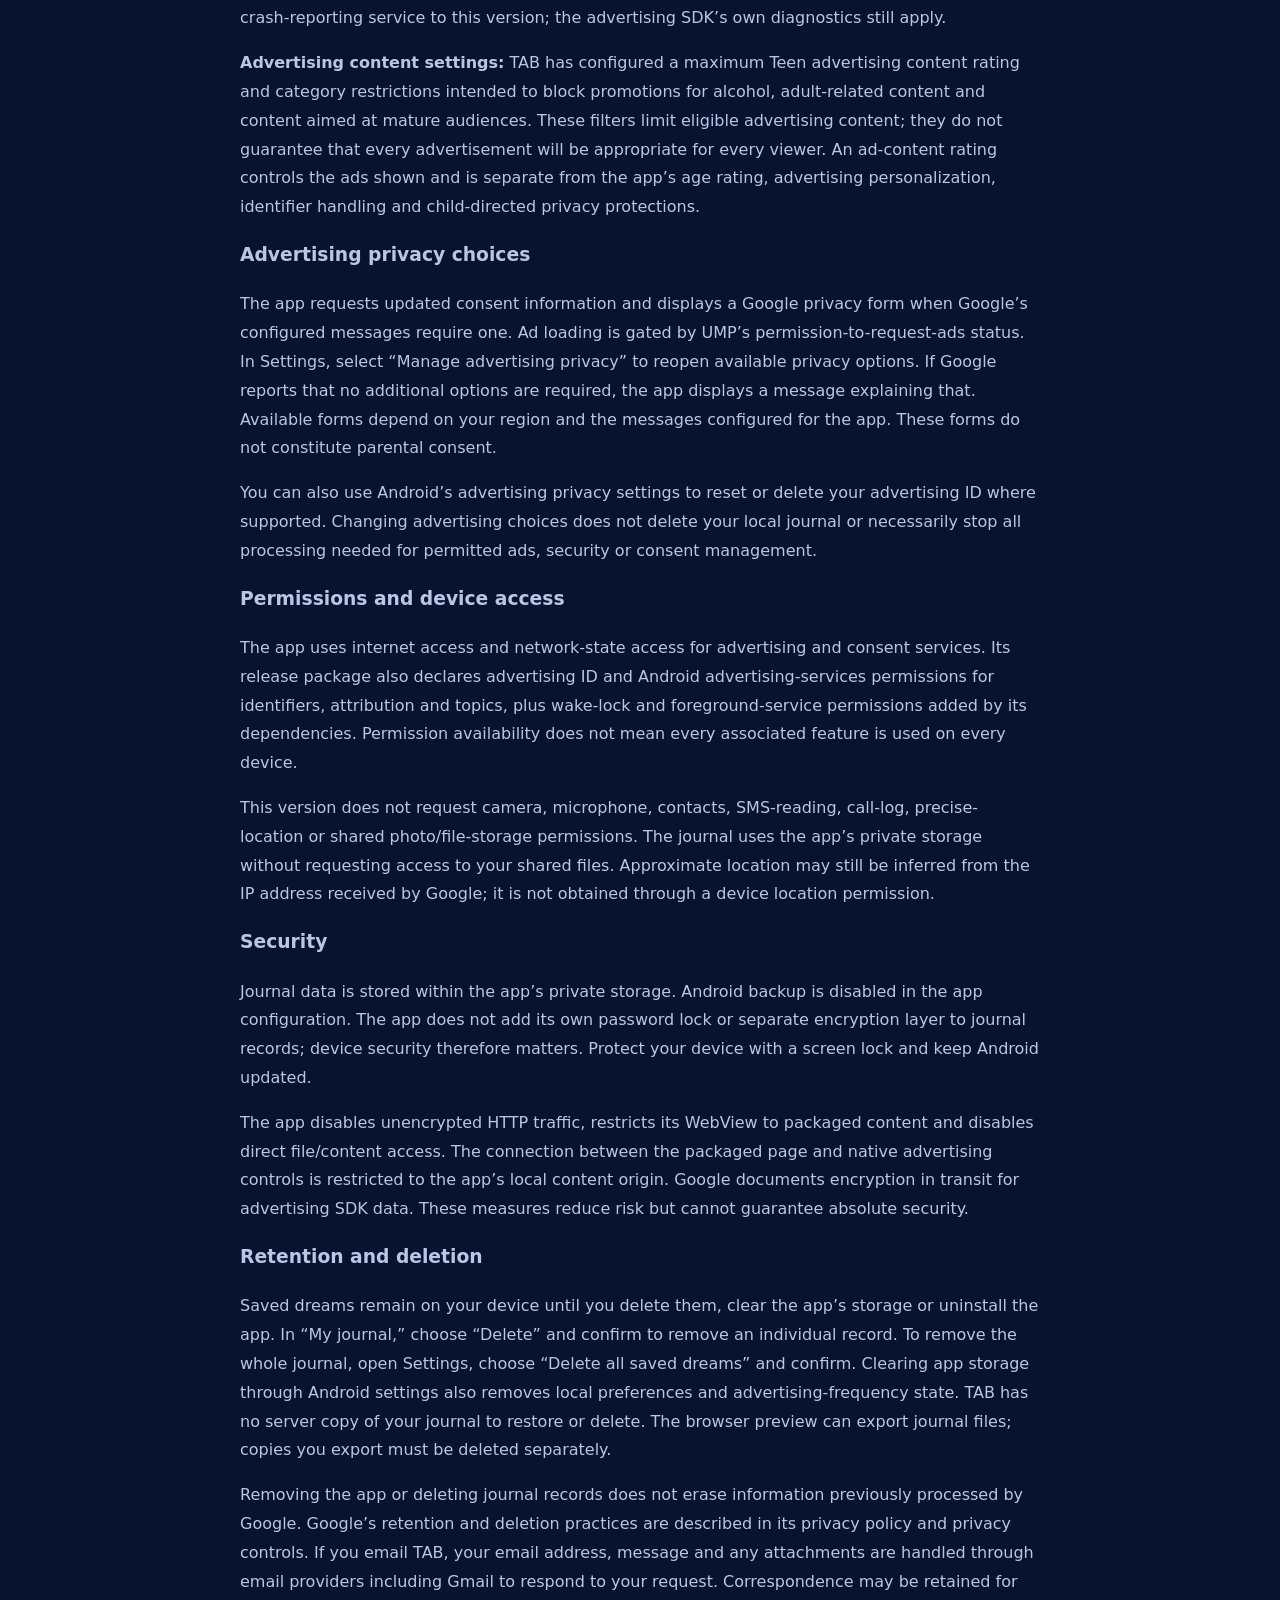
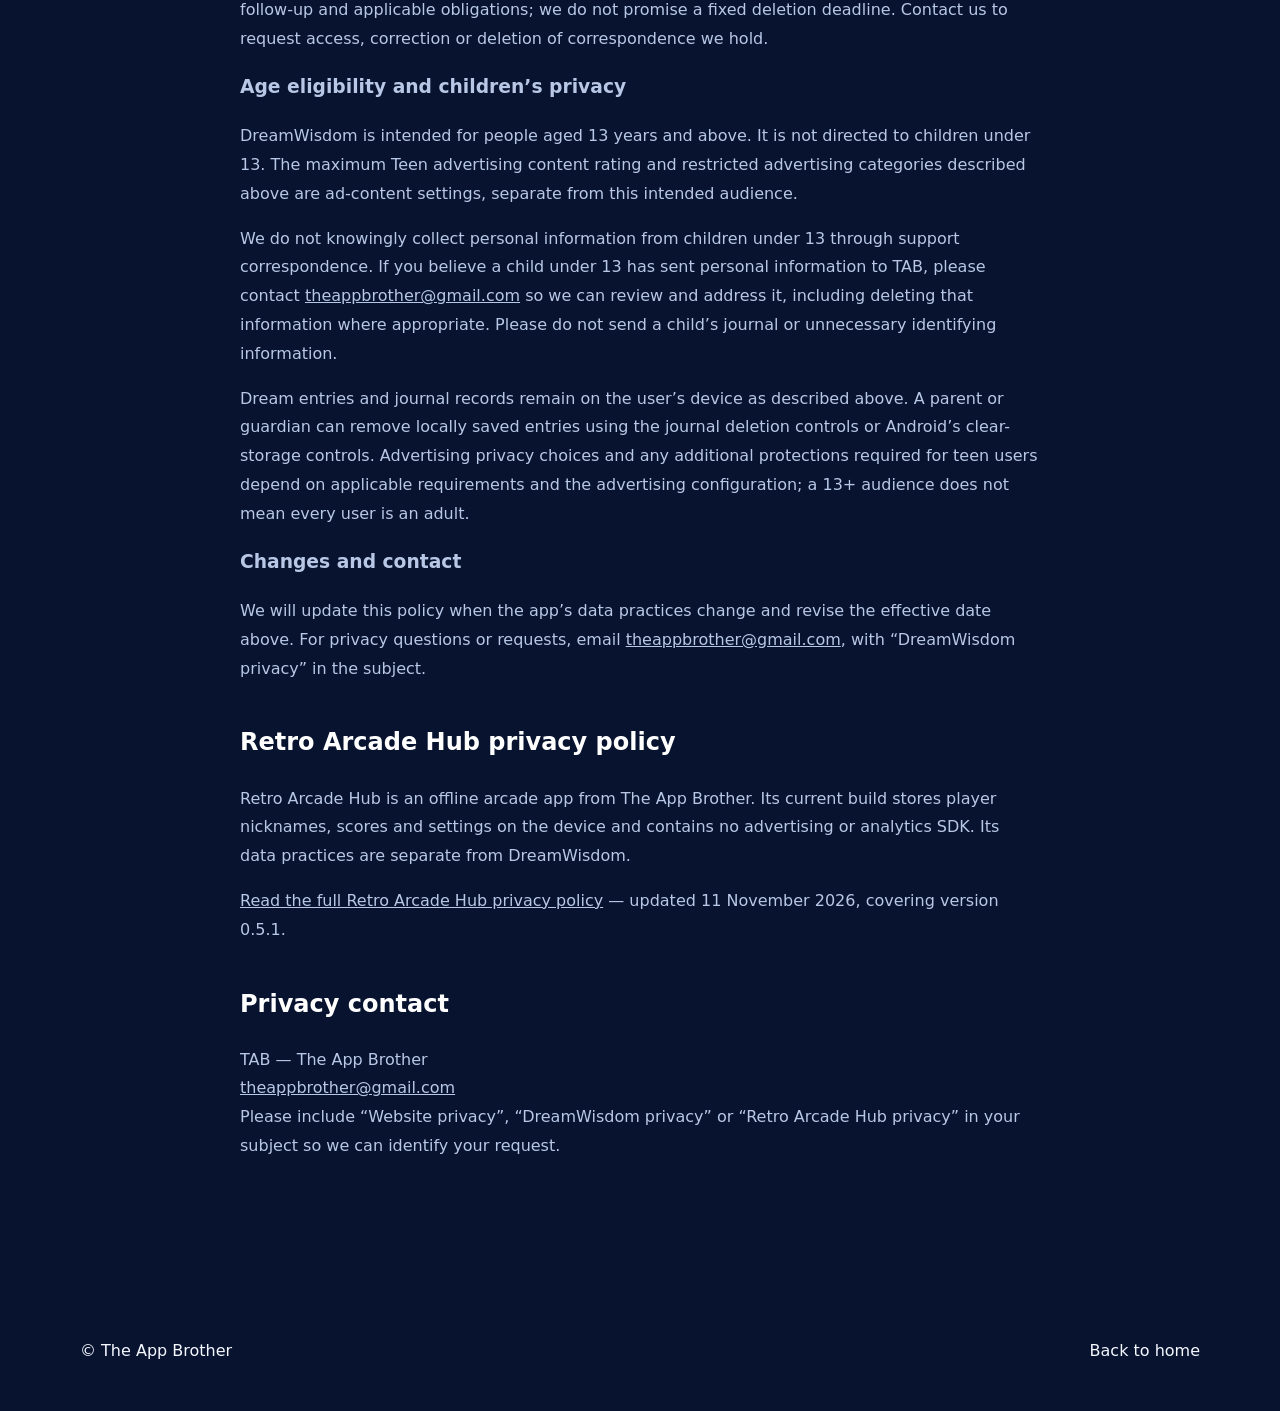
==== commit 211d13f5: "Publish Retro Arcade Hub privacy policy and directory link" ====
--- a/privacy.html
+++ b/privacy.html
@@ -1,6 +1,6 @@
 <!doctype html>
 <html lang="en">
-<head><meta charset="utf-8"><meta name="viewport" content="width=device-width,initial-scale=1"><meta name="description" content="Privacy policy for DreamWisdom and the TAB — The App Brother website."><title>Privacy Policy — TAB / The App Brother</title><link rel="icon" href="favicon.svg" type="image/svg+xml"><link rel="stylesheet" href="styles.css"><script async src="https://pagead2.googlesyndication.com/pagead/js/adsbygoogle.js?client=ca-pub-8502510907211006"
+<head><meta charset="utf-8"><meta name="viewport" content="width=device-width,initial-scale=1"><meta name="description" content="Privacy policies for DreamWisdom, Retro Arcade Hub and the TAB — The App Brother website."><title>Privacy Policy — TAB / The App Brother</title><link rel="icon" href="favicon.svg" type="image/svg+xml"><link rel="stylesheet" href="styles.css"><script async src="https://pagead2.googlesyndication.com/pagead/js/adsbygoogle.js?client=ca-pub-8502510907211006"
      crossorigin="anonymous"></script>
 </head>
 <body>
@@ -8,9 +8,10 @@
 <main class="legal">
 <h1>Privacy Policy</h1>
 <p><strong>TAB — The App Brother</strong><br>Website notice updated: 5 November 2026</p>
-<nav aria-label="Privacy sections"><a href="#website">Website policy</a> · <a href="#dreamwiser">DreamWisdom policy</a> · <a href="#contact">Privacy contact</a></nav>
+<nav aria-label="Privacy sections"><a href="#website">Website policy</a> · <a href="#dreamwiser">DreamWisdom policy</a> · <a href="retro-arcade-hub-privacy.html">Retro Arcade Hub policy</a> · <a href="#contact">Privacy contact</a></nav>
+<p>App policy directory updated: 11 November 2026</p>
 <h2 id="scope">Scope</h2>
-<p>This page contains separate privacy policies for the TAB studio website and the DreamWisdom Android app. TAB — The App Brother is the app developer. The app policy below describes version 0.1.0, including its local journal, advertising services and intended audience of ages 13 and above.</p>
+<p>This page contains separate privacy information for the TAB studio website, the DreamWisdom Android app and Retro Arcade Hub. TAB — The App Brother is the app developer. The app policy below describes version 0.1.0, including its local journal, advertising services and intended audience of ages 13 and above.</p>
 <section id="website" aria-labelledby="website-heading">
 <h2 id="website-heading">Website privacy policy</h2>
 <p>This section describes the static studio website hosted at <a href="https://theappbrother.onrender.com">theappbrother.onrender.com</a>, based on its current published source.</p>
@@ -58,7 +59,12 @@
 <h3>Changes and contact</h3>
 <p>We will update this policy when the app’s data practices change and revise the effective date above. For privacy questions or requests, email <a href="mailto:theappbrother@gmail.com?subject=DreamWisdom%20privacy%20question">theappbrother@gmail.com</a>, with “DreamWisdom privacy” in the subject.</p>
 </section>
-<section id="contact"><h2>Privacy contact</h2><p>TAB — The App Brother<br><a href="mailto:theappbrother@gmail.com">theappbrother@gmail.com</a><br>Please include “Website privacy” or “DreamWisdom privacy” in your subject so we can identify your request.</p></section>
+<section id="retro-arcade-hub" aria-labelledby="retro-arcade-hub-heading">
+<h2 id="retro-arcade-hub-heading">Retro Arcade Hub privacy policy</h2>
+<p>Retro Arcade Hub is an offline arcade app from The App Brother. Its current build stores player nicknames, scores and settings on the device and contains no advertising or analytics SDK. Its data practices are separate from DreamWisdom.</p>
+<p><a href="retro-arcade-hub-privacy.html">Read the full Retro Arcade Hub privacy policy</a> — updated 11 November 2026, covering version 0.5.1.</p>
+</section>
+<section id="contact"><h2>Privacy contact</h2><p>TAB — The App Brother<br><a href="mailto:theappbrother@gmail.com">theappbrother@gmail.com</a><br>Please include “Website privacy”, “DreamWisdom privacy” or “Retro Arcade Hub privacy” in your subject so we can identify your request.</p></section>
 </main>
 <footer class="wrap"><span>© The App Brother</span><a href="index.html">Back to home</a></footer>
 </body></html>
--- a/styles.css
+++ b/styles.css
@@ -1 +1,3 @@
-:root{--bg:#07132f;--ink:#f5f8ff;--muted:#aebcdb;--cyan:#00d6ff;--violet:#a348ff;--blue:#0084ff}*{box-sizing:border-box}html{scroll-behavior:smooth}body{margin:0;background:var(--bg);color:var(--ink);font-family:Inter,ui-sans-serif,system-ui,-apple-system,BlinkMacSystemFont,'Segoe UI',sans-serif}a{color:inherit;text-decoration:none}.wrap{max-width:1180px;margin:auto;padding-left:30px;padding-right:30px}.nav{height:92px;display:flex;justify-content:space-between;align-items:center;border-bottom:1px solid #ffffff1c}.brand,.footerbrand{display:flex;align-items:center;gap:15px}.symbol{font-weight:1000;letter-spacing:-.12em;font-size:32px;padding-right:6px;background:linear-gradient(115deg,#00e4e9 5%,#0084ff 50%,#e044f9 100%);background-clip:text;color:transparent;font-style:italic}.brandname{font-size:11px;letter-spacing:.18em;font-weight:800;line-height:1.4}.nav nav{display:flex;gap:32px}.nav nav a{font-size:14px;color:#c5cce1}.nav nav a:hover,.footerlinks a:hover{color:var(--cyan)}.hero{min-height:740px;position:relative;overflow:hidden;padding-top:120px;padding-bottom:100px}.eyebrow,.kicker{font-size:12px;letter-spacing:.2em;font-weight:800;color:#76dfff}.eyebrow{display:flex;align-items:center;gap:12px}.dot{width:8px;height:8px;border-radius:50%;background:#00e9c6;box-shadow:0 0 16px #00e9c6}h1,h2,h3,p{margin-top:0}h1{font-size:clamp(55px,7.5vw,105px);line-height:1.02;letter-spacing:-.075em;margin:24px 0 30px;position:relative;z-index:2}h1 span{background:linear-gradient(100deg,#00d6ff,#558bff,#b45aff);background-clip:text;color:transparent}.hero>p{font-size:19px;line-height:1.8;color:var(--muted);max-width:540px;position:relative;z-index:2}.actions{display:flex;gap:13px;margin-top:32px;position:relative;z-index:2}.btn{display:inline-flex;gap:25px;align-items:center;justify-content:center;border-radius:12px;padding:17px 23px;font-weight:750;font-size:14px}.primary{background:linear-gradient(110deg,#00bfe8,#4078ff);color:#fff;box-shadow:0 12px 35px #0078ff40}.secondary{border:1px solid #ffffff45;color:#e9edff}.hero-art{position:absolute;right:-75px;top:140px;width:550px;height:480px;pointer-events:none}.orb{position:absolute;border-radius:50%;filter:blur(2px)}.orb1{width:370px;height:370px;background:radial-gradient(circle at 30% 25%,#1ac8ff,#2a2bba 52%,#6311a7 80%,transparent);right:40px;top:0;opacity:.7}.orb2{width:230px;height:230px;background:#b42df5;filter:blur(95px);bottom:10px;right:0;opacity:.6}.glass{position:absolute;top:90px;right:80px;width:345px;height:275px;border:1px solid #ffffff50;border-radius:35px;transform:rotate(-12deg);background:linear-gradient(145deg,#ffffff28,#ffffff05);backdrop-filter:blur(16px);box-shadow:0 40px 80px #0008;display:flex;flex-direction:column;align-items:center;justify-content:center}.glasslogo{font-size:108px;font-weight:1000;font-style:italic;letter-spacing:-.13em;padding-right:20px;background:linear-gradient(110deg,#00f5ec,#279bff,#f45bee);background-clip:text;color:transparent}.glasscaption{font-size:10px;letter-spacing:.2em;color:#f7edff}.glasscaption i{color:var(--cyan)}.apps-section{background:#f6f8ff;color:#0b1834;padding:110px 0}.sectiontop{display:flex;justify-content:space-between;align-items:end;gap:40px;margin-bottom:44px}.sectiontop h2,.about h2,.contact h2{font-size:clamp(38px,4.7vw,60px);letter-spacing:-.06em;line-height:1.1;margin:14px 0}.sectiontop p{max-width:320px;line-height:1.7;color:#60708c}.apps-section .kicker{color:#007ac8}.cards{display:grid;grid-template-columns:repeat(3,1fr);gap:22px}.appcard{background:#fff;border:1px solid #e4e9f5;border-radius:22px;overflow:hidden;box-shadow:0 12px 36px #10204c0a}.art{height:210px;display:grid;place-items:center;font-size:105px;color:white}.art1{background:radial-gradient(circle at 30% 20%,#ffb778,#ff6194 55%,#7743d9)}.art2{background:radial-gradient(circle at 40% 20%,#385eb7,#161c5d 65%,#5a268d)}.art3{background:radial-gradient(circle at 30% 20%,#44dcd8,#1387d1 60%,#343cb7)}.cardbody{padding:25px}.type{color:#6175a5;font-size:10px;letter-spacing:.2em;font-weight:850}.cardbody h3{font-size:23px;letter-spacing:-.035em;margin:10px 0}.cardbody p{color:#64728d;line-height:1.65;min-height:76px}.status{display:inline-block;border-radius:100px;background:#eaf1ff;color:#3158a6;padding:8px 13px;font-size:12px;font-weight:750}.note{margin:25px 0 0;color:#75829b;font-size:13px}.about{padding-top:125px;padding-bottom:125px;display:grid;grid-template-columns:1fr 1fr;gap:80px}.about em{font-style:normal;color:#77cfff}.about p{font-size:18px;color:var(--muted);line-height:1.8}.about strong{color:white}.values{display:flex;gap:12px;flex-wrap:wrap;margin-top:30px}.values span{border:1px solid #ffffff36;border-radius:100px;padding:10px 17px;font-size:13px}.contact-section{background:radial-gradient(ellipse at 90% 90%,#3b207c,#0d2453 48%,#07132f);border-top:1px solid #ffffff22}.contact{text-align:center;padding-top:110px;padding-bottom:110px}.contact p{color:var(--muted);font-size:18px}.contact .btn{margin:20px 0}.contact small{display:block;color:#9cafd5;font-size:12px}footer{min-height:120px;display:flex;align-items:center;justify-content:space-between;gap:20px}footer .footerbrand span:last-child{font-size:13px;font-weight:700}.footerlinks{display:flex;gap:22px;font-size:13px;color:#c6d1e8}.copyright{font-size:12px;color:#8394b9}.legal{max-width:850px;margin:80px auto 130px;padding:0 25px;line-height:1.8;color:#b8c7e5}.legal h1{font-size:55px}.legal h2{font-size:24px;margin-top:38px;color:white}.legal a{text-decoration:underline}@media(max-width:900px){.hero-art{opacity:.3;right:-230px}.cards{grid-template-columns:1fr 1fr}.about{gap:30px}}@media(max-width:650px){.nav{height:78px}.nav nav{gap:14px}.nav nav a{font-size:12px}.nav nav a:nth-child(2){display:none}.hero{padding-top:105px;min-height:650px}.hero-art{top:210px;right:-320px;opacity:.23}.hero>p{font-size:16px}.sectiontop{display:block}.cards,.about{grid-template-columns:1fr}.apps-section,.about{padding-top:80px;padding-bottom:80px}.about{gap:20px}footer{padding-top:30px;padding-bottom:30px;flex-wrap:wrap}.copyright{width:100%}.actions{flex-wrap:wrap}}+:root{--bg:#07132f;--ink:#f5f8ff;--muted:#aebcdb;--cyan:#00d6ff;--violet:#a348ff;--blue:#0084ff}*{box-sizing:border-box}html{scroll-behavior:smooth}body{margin:0;background:var(--bg);color:var(--ink);font-family:Inter,ui-sans-serif,system-ui,-apple-system,BlinkMacSystemFont,'Segoe UI',sans-serif}a{color:inherit;text-decoration:none}.wrap{max-width:1180px;margin:auto;padding-left:30px;padding-right:30px}.nav{height:92px;display:flex;justify-content:space-between;align-items:center;border-bottom:1px solid #ffffff1c}.brand,.footerbrand{display:flex;align-items:center;gap:15px}.symbol{font-weight:1000;letter-spacing:-.12em;font-size:32px;padding-right:6px;background:linear-gradient(115deg,#00e4e9 5%,#0084ff 50%,#e044f9 100%);background-clip:text;color:transparent;font-style:italic}.brandname{font-size:11px;letter-spacing:.18em;font-weight:800;line-height:1.4}.nav nav{display:flex;gap:32px}.nav nav a{font-size:14px;color:#c5cce1}.nav nav a:hover,.footerlinks a:hover{color:var(--cyan)}.hero{min-height:740px;position:relative;overflow:hidden;padding-top:120px;padding-bottom:100px}.eyebrow,.kicker{font-size:12px;letter-spacing:.2em;font-weight:800;color:#76dfff}.eyebrow{display:flex;align-items:center;gap:12px}.dot{width:8px;height:8px;border-radius:50%;background:#00e9c6;box-shadow:0 0 16px #00e9c6}h1,h2,h3,p{margin-top:0}h1{font-size:clamp(55px,7.5vw,105px);line-height:1.02;letter-spacing:-.075em;margin:24px 0 30px;position:relative;z-index:2}h1 span{background:linear-gradient(100deg,#00d6ff,#558bff,#b45aff);background-clip:text;color:transparent}.hero>p{font-size:19px;line-height:1.8;color:var(--muted);max-width:540px;position:relative;z-index:2}.actions{display:flex;gap:13px;margin-top:32px;position:relative;z-index:2}.btn{display:inline-flex;gap:25px;align-items:center;justify-content:center;border-radius:12px;padding:17px 23px;font-weight:750;font-size:14px}.primary{background:linear-gradient(110deg,#00bfe8,#4078ff);color:#fff;box-shadow:0 12px 35px #0078ff40}.secondary{border:1px solid #ffffff45;color:#e9edff}.hero-art{position:absolute;right:-75px;top:140px;width:550px;height:480px;pointer-events:none}.orb{position:absolute;border-radius:50%;filter:blur(2px)}.orb1{width:370px;height:370px;background:radial-gradient(circle at 30% 25%,#1ac8ff,#2a2bba 52%,#6311a7 80%,transparent);right:40px;top:0;opacity:.7}.orb2{width:230px;height:230px;background:#b42df5;filter:blur(95px);bottom:10px;right:0;opacity:.6}.glass{position:absolute;top:90px;right:80px;width:345px;height:275px;border:1px solid #ffffff50;border-radius:35px;transform:rotate(-12deg);background:linear-gradient(145deg,#ffffff28,#ffffff05);backdrop-filter:blur(16px);box-shadow:0 40px 80px #0008;display:flex;flex-direction:column;align-items:center;justify-content:center}.glasslogo{font-size:108px;font-weight:1000;font-style:italic;letter-spacing:-.13em;padding-right:20px;background:linear-gradient(110deg,#00f5ec,#279bff,#f45bee);background-clip:text;color:transparent}.glasscaption{font-size:10px;letter-spacing:.2em;color:#f7edff}.glasscaption i{color:var(--cyan)}.apps-section{background:#f6f8ff;color:#0b1834;padding:110px 0}.sectiontop{display:flex;justify-content:space-between;align-items:end;gap:40px;margin-bottom:44px}.sectiontop h2,.about h2,.contact h2{font-size:clamp(38px,4.7vw,60px);letter-spacing:-.06em;line-height:1.1;margin:14px 0}.sectiontop p{max-width:320px;line-height:1.7;color:#60708c}.apps-section .kicker{color:#007ac8}.cards{display:grid;grid-template-columns:repeat(3,1fr);gap:22px}.appcard{background:#fff;border:1px solid #e4e9f5;border-radius:22px;overflow:hidden;box-shadow:0 12px 36px #10204c0a}.art{height:210px;display:grid;place-items:center;font-size:105px;color:white}.art1{background:radial-gradient(circle at 30% 20%,#ffb778,#ff6194 55%,#7743d9)}.art2{background:radial-gradient(circle at 40% 20%,#385eb7,#161c5d 65%,#5a268d)}.art3{background:radial-gradient(circle at 30% 20%,#44dcd8,#1387d1 60%,#343cb7)}.cardbody{padding:25px}.type{color:#6175a5;font-size:10px;letter-spacing:.2em;font-weight:850}.cardbody h3{font-size:23px;letter-spacing:-.035em;margin:10px 0}.cardbody p{color:#64728d;line-height:1.65;min-height:76px}.status{display:inline-block;border-radius:100px;background:#eaf1ff;color:#3158a6;padding:8px 13px;font-size:12px;font-weight:750}.note{margin:25px 0 0;color:#75829b;font-size:13px}.about{padding-top:125px;padding-bottom:125px;display:grid;grid-template-columns:1fr 1fr;gap:80px}.about em{font-style:normal;color:#77cfff}.about p{font-size:18px;color:var(--muted);line-height:1.8}.about strong{color:white}.values{display:flex;gap:12px;flex-wrap:wrap;margin-top:30px}.values span{border:1px solid #ffffff36;border-radius:100px;padding:10px 17px;font-size:13px}.contact-section{background:radial-gradient(ellipse at 90% 90%,#3b207c,#0d2453 48%,#07132f);border-top:1px solid #ffffff22}.contact{text-align:center;padding-top:110px;padding-bottom:110px}.contact p{color:var(--muted);font-size:18px}.contact .btn{margin:20px 0}.contact small{display:block;color:#9cafd5;font-size:12px}footer{min-height:120px;display:flex;align-items:center;justify-content:space-between;gap:20px}footer .footerbrand span:last-child{font-size:13px;font-weight:700}.footerlinks{display:flex;gap:22px;font-size:13px;color:#c6d1e8}.copyright{font-size:12px;color:#8394b9}.legal{max-width:850px;margin:80px auto 130px;padding:0 25px;line-height:1.8;color:#b8c7e5}.legal h1{font-size:55px}.legal h2{font-size:24px;margin-top:38px;color:white}.legal a{text-decoration:underline}@media(max-width:900px){.hero-art{opacity:.3;right:-230px}.cards{grid-template-columns:1fr 1fr}.about{gap:30px}}@media(max-width:650px){.nav{height:78px}.nav nav{gap:14px}.nav nav a{font-size:12px}.nav nav a:nth-child(2){display:none}.hero{padding-top:105px;min-height:650px}.hero-art{top:210px;right:-320px;opacity:.23}.hero>p{font-size:16px}.sectiontop{display:block}.cards,.about{grid-template-columns:1fr}.apps-section,.about{padding-top:80px;padding-bottom:80px}.about{gap:20px}footer{padding-top:30px;padding-bottom:30px;flex-wrap:wrap}.copyright{width:100%}.actions{flex-wrap:wrap}}
+/* Keep app artwork and content aligned across the row. */
+.appcard{display:flex;flex-direction:column}.appcard>.app-artwork{display:flex;height:210px;align-items:center;justify-content:center;background:#062831;overflow:hidden}.app-artwork img{display:block;width:100%;height:100%;object-fit:contain}.cardbody{display:grid;grid-template-rows:auto auto minmax(132px,1fr) 36px 52px;gap:10px;flex:1}.cardbody .type{grid-row:1}.cardbody h3{grid-row:2;margin:0}.cardbody>p:first-of-type{grid-row:3;min-height:0;margin:0}.cardbody>.status,.cardbody>p:has(.status){grid-row:4;align-self:start;justify-self:start;margin:0;min-height:0}.cardbody>.btn{grid-row:5;align-self:end;justify-self:start;gap:14px;padding:16px 18px}.cardbody>p:has(.status){line-height:1}.cardbody>p .status{line-height:20px}
